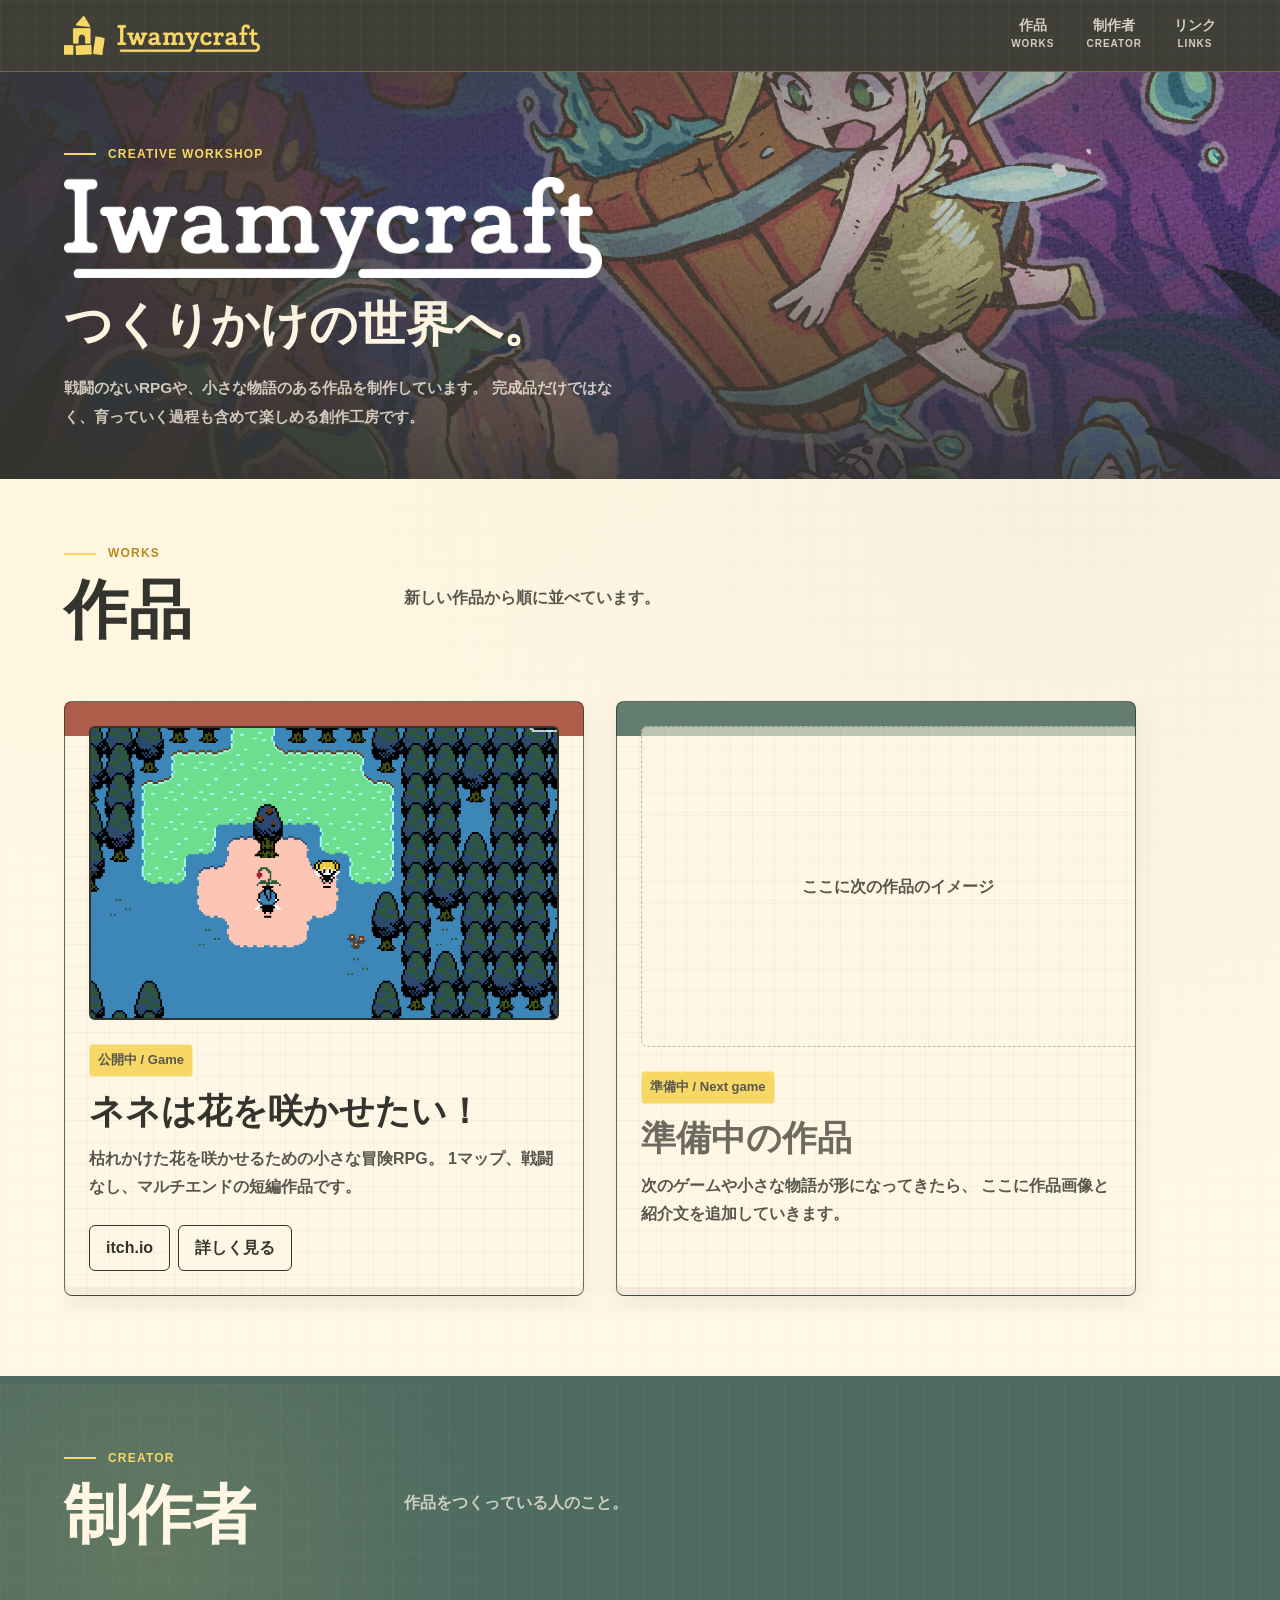
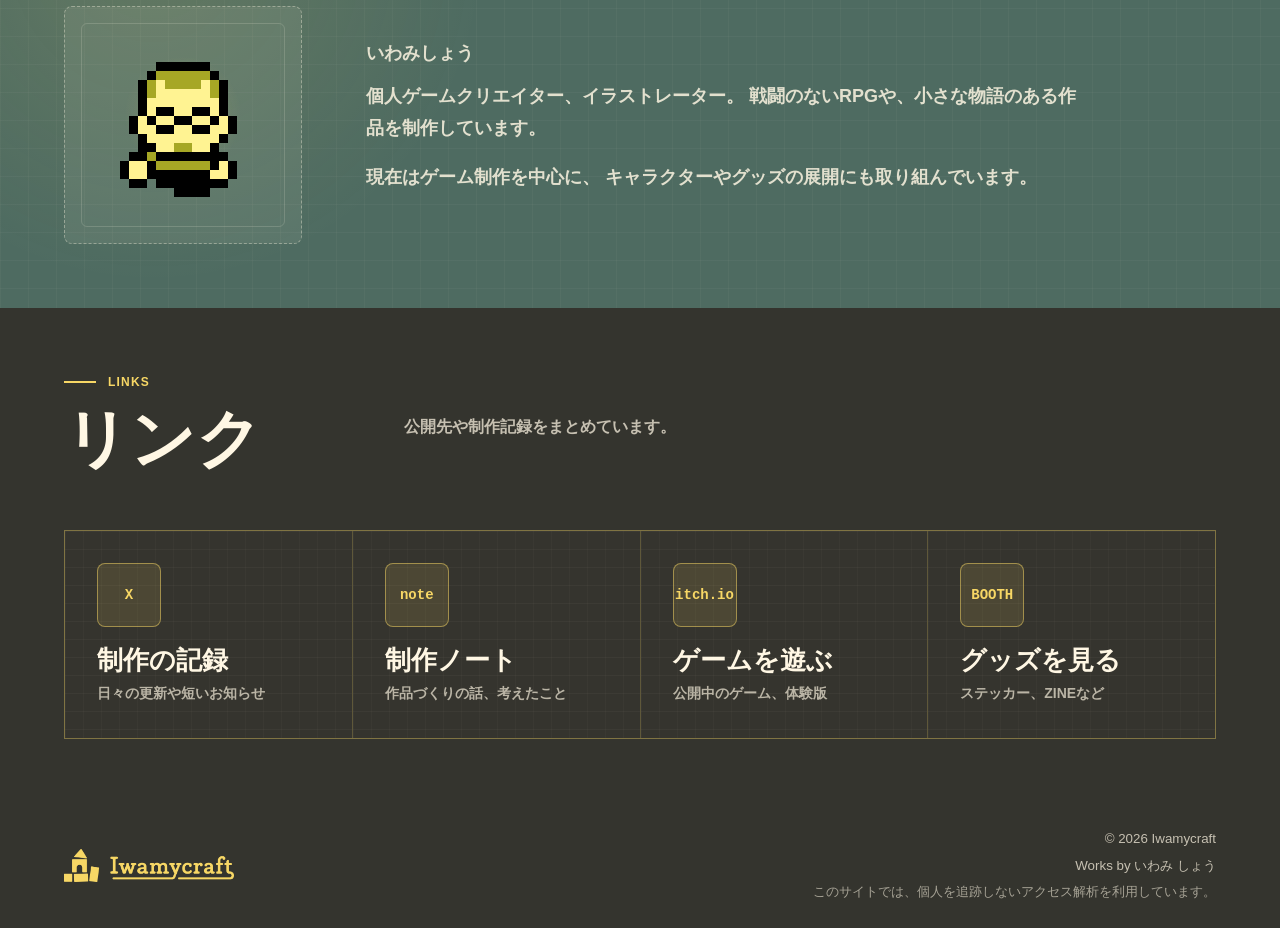
==== index.html @ f00e5c95 "update" ====
<!doctype html>
<html lang="ja">
  <head>
    <meta charset="utf-8">
    <meta name="viewport" content="width=device-width, initial-scale=1">
    <meta
      name="description"
      content="Iwamycraftは、ゲーム、キャラクター、イラスト、ドット絵などを制作する個人の創作工房です。"
    >
    <meta property="og:type" content="website">
    <meta property="og:title" content="Iwamycraft | つくりかけの世界へ">
    <meta
      property="og:description"
      content="完成品だけではなく、育っていく過程も含めて楽しめる創作工房ブランドです。"
    >
    <meta property="og:image" content="assets/ogp-logo-base.png">
    <meta name="twitter:card" content="summary_large_image">
    <title>Iwamycraft | つくりかけの世界へ</title>
    <link rel="icon" href="assets/favicon.ico" sizes="any">
    <link rel="icon" href="assets/favicon-16.png" type="image/png" sizes="16x16">
    <link rel="icon" href="assets/favicon-32.png" type="image/png" sizes="32x32">
    <link rel="icon" href="assets/favicon-192.png" type="image/png" sizes="192x192">
    <link rel="apple-touch-icon" href="assets/apple-touch-icon.png">
    <link rel="stylesheet" href="styles.css?v=20260613-design-system">
  </head>
  <body class="brand-site">
    <header class="site-header">
      <a class="brand" href="#top" aria-label="Iwamycraft home">
        <img src="assets/iwamycraft_logo_light.png" alt="Iwamycraft">
      </a>
      <nav class="site-nav" aria-label="主要ナビゲーション">
        <a href="#works"><span>作品</span><small>Works</small></a>
        <a href="#creator"><span>制作者</span><small>Creator</small></a>
        <a href="#links"><span>リンク</span><small>Links</small></a>
      </nav>
    </header>

    <main id="top">
      <section class="hero" aria-labelledby="hero-title">
        <figure class="hero-image" aria-labelledby="main-visual-title">
          <img src="assets/nene-flower-quest-main-visual.jpg" alt="ネネは花を咲かせたい！のメインビジュアル">
          <figcaption id="main-visual-title">ネネは花を咲かせたい！のメインビジュアル</figcaption>
        </figure>
        <div class="hero-copy">
          <p class="eyebrow">Creative workshop</p>
          <h1 id="hero-title" class="hero-title-logo">
            <img src="assets/iwamycraft_logotype_white.png" alt="Iwamycraft">
          </h1>
          <p class="tagline">つくりかけの世界へ。</p>
          <p class="lead">
            戦闘のないRPGや、小さな物語のある作品を制作しています。
            完成品だけではなく、育っていく過程も含めて楽しめる創作工房です。
          </p>
        </div>
      </section>

      <section class="section works" id="works" aria-labelledby="works-title">
        <div class="section-head">
          <p class="eyebrow">Works</p>
          <h2 id="works-title">作品</h2>
          <p>新しい作品から順に並べています。</p>
        </div>
        <div class="games-list" aria-label="ゲーム作品一覧">
          <article class="game-entry">
            <figure class="game-image has-image">
              <img src="assets/nene-flower-quest-gameplay.png" alt="ネネは花を咲かせたい！のゲーム画面">
            </figure>
            <div class="game-copy">
              <p class="status">公開中 / Game</p>
              <h3>ネネは花を咲かせたい！</h3>
              <p>
                枯れかけた花を咲かせるための小さな冒険RPG。
                1マップ、戦闘なし、マルチエンドの短編作品です。
              </p>
              <div class="game-actions" aria-label="作品リンク">
                <a class="text-link" href="#links">itch.io</a>
                <a class="text-link secondary" href="works/nene-flower-quest.html">詳しく見る</a>
              </div>
            </div>
          </article>
          <article class="game-entry is-upcoming">
            <figure class="game-image placeholder-image">
              <figcaption>ここに次の作品のイメージ</figcaption>
            </figure>
            <div class="game-copy">
              <p class="status">準備中 / Next game</p>
              <h3>準備中の作品</h3>
              <p>
                次のゲームや小さな物語が形になってきたら、
                ここに作品画像と紹介文を追加していきます。
              </p>
            </div>
          </article>
        </div>
      </section>

      <section class="section creator" id="creator" aria-labelledby="creator-title">
        <div class="section-head">
          <p class="eyebrow">Creator</p>
          <h2 id="creator-title">制作者</h2>
          <p>作品をつくっている人のこと。</p>
        </div>
        <div class="creator-body">
          <figure class="creator-portrait sprite-portrait" aria-label="いわみしょうの歩行ドット絵">
            <span class="creator-sprite" aria-hidden="true"></span>
            <figcaption>歩行ドット絵</figcaption>
          </figure>
          <div class="creator-copy">
            <p class="creator-name">いわみしょう</p>
            <p>
              個人ゲームクリエイター、イラストレーター。
              戦闘のないRPGや、小さな物語のある作品を制作しています。
            </p>
            <p>
              現在はゲーム制作を中心に、
              キャラクターやグッズの展開にも取り組んでいます。
            </p>
          </div>
        </div>
      </section>

      <section class="section follow" id="links" aria-labelledby="links-title">
        <div class="section-head">
          <p class="eyebrow">Links</p>
          <h2 id="links-title">リンク</h2>
          <p>公開先や制作記録をまとめています。</p>
        </div>
        <div class="follow-list" aria-label="外部リンク一覧">
          <a href="#links" aria-label="Xのリンクは準備中です">
            <span class="link-badge">X</span>
            <span class="link-copy">
              <strong>制作の記録</strong>
              <small>日々の更新や短いお知らせ</small>
            </span>
          </a>
          <a href="#links" aria-label="noteのリンクは準備中です">
            <span class="link-badge">note</span>
            <span class="link-copy">
              <strong>制作ノート</strong>
              <small>作品づくりの話、考えたこと</small>
            </span>
          </a>
          <a href="#links" aria-label="itch.ioのリンクは準備中です">
            <span class="link-badge">itch.io</span>
            <span class="link-copy">
              <strong>ゲームを遊ぶ</strong>
              <small>公開中のゲーム、体験版</small>
            </span>
          </a>
          <a href="#links" aria-label="BOOTHのリンクは準備中です">
            <span class="link-badge">BOOTH</span>
            <span class="link-copy">
              <strong>グッズを見る</strong>
              <small>ステッカー、ZINEなど</small>
            </span>
          </a>
        </div>
      </section>
    </main>

    <footer class="site-footer">
      <img src="assets/iwamycraft_logo_light.png" alt="Iwamycraft">
      <div class="footer-copy">
        <small>&copy; 2026 Iwamycraft</small>
        <small>Works by いわみ しょう</small>
        <small class="analytics-note">このサイトでは、個人を追跡しないアクセス解析を利用しています。</small>
      </div>
    </footer>

    <script>
      document.body.classList.add("js-ready");

      const revealTargets = document.querySelectorAll(
        ".section-head, .creator-portrait, .creator-copy, .follow-list a"
      );

      revealTargets.forEach((target) => {
        target.setAttribute("data-reveal", "");
      });

      const observer = new IntersectionObserver(
        (entries) => {
          entries.forEach((entry) => {
            if (entry.isIntersecting) {
              entry.target.classList.add("is-visible");
              observer.unobserve(entry.target);
            }
          });
        },
        { rootMargin: "0px 0px -12% 0px", threshold: 0.16 }
      );

      revealTargets.forEach((target) => observer.observe(target));
    </script>
    <!-- Cloudflare Web Analytics -->
    <script defer src="https://static.cloudflareinsights.com/beacon.min.js" data-cf-beacon='{"token":"ad9c7e18a9a74dd8a6b2a23b549dd7f2"}'></script>
    <!-- End Cloudflare Web Analytics -->
  </body>
</html>
---- styles.css ----
/* Hallmark · design-system apply: P4 H4 E4 S5 R4 V4 */
:root {
  color-scheme: light;

  --color-bg: #fff7e4;
  --color-paper: #f0dca9;
  --color-text: #34342e;
  --color-main: #f7d765;
  --color-accent-red: #a04432;
  --color-accent-green: #4e6b61;
  --color-white: #ffffff;
  --color-black: #000000;

  --ink: var(--color-text);
  --ink-rgb: 52 52 46;
  --ink-soft: #57574e;
  --paper: var(--color-bg);
  --paper-rgb: 255 247 228;
  --paper-soft: #fffdf7;
  --paper-aged: var(--color-paper);
  --mustard: var(--color-main);
  --mustard-rgb: 247 215 101;
  --mustard-deep: #b88921;
  --ochre: #72551a;
  --ochre-rgb: 184 137 33;
  --rust: var(--color-accent-red);
  --rust-rgb: 160 68 50;
  --moss: var(--color-accent-green);
  --moss-rgb: 78 107 97;
  --line: rgb(var(--ink-rgb) / 0.18);
  --line-strong: rgb(var(--ink-rgb) / 0.32);
  --shadow-soft: 0 18px 54px rgb(var(--ink-rgb) / 0.12);

  --space-1: 0.25rem;
  --space-2: 0.5rem;
  --space-3: 0.75rem;
  --space-4: 1rem;
  --space-6: 1.5rem;
  --space-8: 2rem;
  --space-10: 2.5rem;
  --space-12: 3rem;
  --space-16: 4rem;
  --space-24: 6rem;

  --space-xs: var(--space-2);
  --space-sm: var(--space-3);
  --space-md: var(--space-4);
  --space-lg: var(--space-6);
  --space-xl: var(--space-8);

  --radius-small: 4px;
  --radius-medium: 6px;
  --radius-large: 8px;
  --radius: var(--radius-large);
  --radius-inner: var(--radius-medium);

  --type-label: 0.75rem;
  --type-caption: 0.8125rem;
  --type-body-small: 0.875rem;
  --type-body: 1rem;
  --type-lead: 1.125rem;
  --type-heading-small: 1.25rem;
  --type-heading: 1.75rem;
  --type-heading-large: 2.5rem;
  --type-hero: 3.5rem;

  --layout-text: 720px;
  --layout-content: 1080px;
  --layout-wide: 1200px;
  --layout-narrow: 560px;

  --section-x: clamp(var(--space-4), 5vw, var(--space-16));
  --section-y: clamp(var(--space-12), 6vw, var(--space-16));
  --measure: var(--layout-wide);
  --font-body: -apple-system, BlinkMacSystemFont, "Hiragino Sans", "Noto Sans JP", "Segoe UI", sans-serif;
  --font-round: "Hiragino Maru Gothic ProN", "Yu Gothic", var(--font-body);
  --font-mono: ui-monospace, SFMono-Regular, Menlo, Consolas, monospace;
}

* {
  box-sizing: border-box;
}

html {
  overflow-x: clip;
  scroll-behavior: smooth;
  scroll-padding-top: 88px;
}

body {
  overflow-x: clip;
  margin: 0;
  color: var(--ink);
  background: var(--paper);
  font-family: var(--font-body);
  font-size: var(--type-body);
  line-height: 1.75;
}

a {
  color: inherit;
  text-decoration: none;
}

img {
  display: block;
  max-width: 100%;
}

h1,
h2,
h3,
p {
  margin-top: 0;
}

::selection {
  background: var(--mustard);
  color: var(--ink);
}

@keyframes maker-walk {
  from {
    background-position: 0 0;
  }

  to {
    background-position: -192px 0;
  }
}

.brand-site {
  padding-top: 72px;
  background:
    radial-gradient(circle at 14% 8%, rgb(var(--mustard-rgb) / 0.14), transparent 28%),
    radial-gradient(circle at 84% 18%, rgb(var(--moss-rgb) / 0.09), transparent 32%),
    linear-gradient(rgb(var(--ink-rgb) / 0.03) 1px, transparent 1px),
    linear-gradient(90deg, rgb(var(--ink-rgb) / 0.03) 1px, transparent 1px),
    var(--paper);
  background-size: auto, auto, 28px 28px, 28px 28px, auto;
}

.site-header {
  position: fixed;
  inset: 0 0 auto;
  z-index: 10;
  display: flex;
  align-items: center;
  justify-content: space-between;
  gap: var(--space-lg);
  min-height: 72px;
  padding:
    var(--space-2) max(var(--section-x), calc((100vw - var(--measure)) / 2));
  border-bottom: 1px solid rgb(var(--mustard-rgb) / 0.28);
  background:
    linear-gradient(rgb(var(--paper-rgb) / 0.035) 1px, transparent 1px),
    linear-gradient(90deg, rgb(var(--paper-rgb) / 0.035) 1px, transparent 1px),
    rgb(var(--ink-rgb) / 0.94);
  background-size: 18px 18px;
  backdrop-filter: blur(18px);
}

.brand img {
  width: min(196px, 44vw);
  height: auto;
}

.site-nav {
  display: flex;
  min-width: 0;
  justify-content: flex-end;
  gap: clamp(var(--space-4), 2.6vw, var(--space-8));
  color: rgb(var(--paper-rgb) / 0.78);
  font-weight: 900;
  white-space: nowrap;
}

.site-nav a {
  display: grid;
  justify-items: center;
  padding: var(--space-2) 0;
  border-bottom: 2px solid transparent;
  text-align: center;
  transition:
    border-color 140ms ease,
    color 140ms ease;
}

.site-nav span {
  font-size: var(--type-body-small);
  line-height: 1.35;
}

.site-nav small {
  font-size: 0.625rem;
  letter-spacing: 0.1em;
  text-transform: uppercase;
}

.site-nav a:hover,
.site-nav a:focus-visible {
  color: var(--mustard);
  border-color: var(--mustard);
  outline: none;
}

.section,
.site-footer {
  padding-right: max(var(--section-x), calc((100vw - var(--measure)) / 2));
  padding-left: max(var(--section-x), calc((100vw - var(--measure)) / 2));
}

.hero {
  position: relative;
  display: grid;
  min-height: clamp(320px, 42svh, 460px);
  align-items: center;
  overflow: hidden;
  padding:
    clamp(var(--space-8), 5vw, var(--space-16))
    max(var(--section-x), calc((100vw - var(--measure)) / 2))
    clamp(var(--space-6), 4vw, var(--space-12));
  color: var(--paper);
}

.hero::after {
  position: absolute;
  inset: 0;
  z-index: 1;
  pointer-events: none;
  background:
    linear-gradient(90deg, rgb(var(--ink-rgb) / 0.86) 0%, rgb(var(--ink-rgb) / 0.48) 43%, rgb(var(--ink-rgb) / 0.12) 100%),
    linear-gradient(180deg, rgb(var(--ink-rgb) / 0.26) 0%, transparent 32%, rgb(var(--ink-rgb) / 0.74) 100%),
    linear-gradient(rgb(var(--paper-rgb) / 0.04) 1px, transparent 1px),
    linear-gradient(90deg, rgb(var(--paper-rgb) / 0.035) 1px, transparent 1px);
  background-size: auto, auto, 10px 10px, 10px 10px;
  content: "";
}

.hero-image {
  position: absolute;
  inset: 0;
  margin: 0;
}

.hero-image img {
  width: 100%;
  height: 100%;
  object-fit: cover;
  image-rendering: auto;
}

.hero-image figcaption,
.sprite-portrait figcaption {
  position: absolute;
  width: 1px;
  height: 1px;
  overflow: hidden;
  clip: rect(0 0 0 0);
  white-space: nowrap;
}

.hero-copy {
  position: relative;
  z-index: 2;
  max-width: var(--layout-text);
}

.eyebrow {
  display: inline-flex;
  align-items: center;
  gap: var(--space-sm);
  margin-bottom: var(--space-3);
  color: var(--mustard-deep);
  font-size: var(--type-label);
  font-weight: 900;
  letter-spacing: 0.1em;
  text-transform: uppercase;
}

.eyebrow::before {
  width: var(--space-8);
  height: 2px;
  background: var(--mustard);
  content: "";
}

.hero .eyebrow {
  color: var(--mustard);
  text-shadow: 0 1px 16px rgb(var(--ink-rgb) / 0.42);
}

h1 {
  margin-bottom: var(--space-2);
  font-size: clamp(3.8rem, 8vw, 7rem);
  line-height: 0.96;
  letter-spacing: 0;
}

.hero-title-logo {
  margin-bottom: var(--space-4);
}

.hero-title-logo img {
  width: clamp(280px, 42vw, 620px);
  height: auto;
  filter: drop-shadow(0 10px 28px rgb(var(--ink-rgb) / 0.34));
}

h2 {
  margin-bottom: var(--space-4);
  font-size: clamp(var(--type-heading-large), 5vw, 4.5rem);
  line-height: 1.08;
  letter-spacing: 0;
  word-break: keep-all;
}

h3 {
  margin-bottom: var(--space-3);
  font-size: clamp(var(--type-heading), 3vw, 2.25rem);
  line-height: 1.25;
  letter-spacing: 0;
}

.tagline {
  margin: 0 0 var(--space-4);
  font-family: var(--font-round);
  font-size: clamp(1.65rem, 3.9vw, 3rem);
  font-weight: 800;
  line-height: 1.3;
}

.lead {
  width: min(36em, 100%);
  margin-bottom: 0;
  color: rgb(var(--paper-rgb) / 0.76);
  font-size: clamp(var(--type-body-small), 1.2vw, var(--type-body));
  font-weight: 600;
  line-height: 1.9;
}

.text-link {
  display: inline-flex;
  min-height: 40px;
  align-items: center;
  justify-content: center;
  padding: var(--space-2) var(--space-4);
  border: 1px solid var(--ink);
  border-radius: var(--radius-medium);
  font-weight: 900;
  white-space: nowrap;
  transition:
    background-color 140ms ease,
    color 140ms ease;
}

.text-link:hover,
.text-link:focus-visible {
  background: var(--ink);
  color: var(--paper);
  outline: none;
}

.section {
  position: relative;
  padding-top: var(--section-y);
  padding-bottom: var(--section-y);
}

.section-head {
  display: grid;
  grid-template-columns: minmax(210px, 0.34fr) minmax(0, 1fr);
  column-gap: clamp(var(--space-8), 5vw, var(--space-16));
  align-items: start;
  margin-bottom: clamp(var(--space-6), 4vw, var(--space-10));
}

.section-head .eyebrow {
  grid-column: 1 / -1;
}

.section-head p:last-child {
  max-width: 46em;
  margin-top: var(--space-2);
  color: var(--ink-soft);
  font-weight: 800;
}

.works {
  background: rgb(var(--paper-rgb) / 0.42);
  padding-bottom: clamp(var(--space-10), 5vw, var(--space-16));
}

.works + .creator {
  border-top: var(--space-2) solid var(--moss);
}

.games-list {
  display: flex;
  gap: clamp(var(--space-4), 3vw, var(--space-8));
  overflow-x: auto;
  overflow-y: hidden;
  overscroll-behavior-x: contain;
  padding-bottom: var(--space-4);
  scroll-padding-inline: 1px;
  scroll-snap-type: x mandatory;
  scrollbar-color: var(--mustard-deep) rgb(var(--ink-rgb) / 0.12);
}

.game-entry {
  position: relative;
  display: grid;
  grid-template-columns: 1fr;
  flex: 0 0 min(520px, 78vw);
  gap: clamp(var(--space-3), 2.4vw, var(--space-6));
  align-items: stretch;
  overflow: hidden;
  padding: clamp(var(--space-4), 2.4vw, var(--space-6));
  border: 1px solid rgb(var(--ink-rgb) / 0.72);
  border-radius: var(--radius-large);
  background:
    linear-gradient(180deg, rgb(var(--rust-rgb) / 0.86) 0 34px, transparent 34px),
    linear-gradient(rgb(var(--ink-rgb) / 0.035) 1px, transparent 1px),
    linear-gradient(90deg, rgb(var(--ink-rgb) / 0.035) 1px, transparent 1px),
    rgb(var(--paper-rgb) / 0.82);
  background-size: auto, 22px 22px, 22px 22px, auto;
  box-shadow:
    inset 0 -8px 0 rgb(var(--ink-rgb) / 0.05),
    0 10px 28px rgb(var(--ink-rgb) / 0.08);
  scroll-snap-align: start;
}

.games-list::-webkit-scrollbar {
  height: 10px;
}

.games-list::-webkit-scrollbar-track {
  background: rgb(var(--ink-rgb) / 0.08);
}

.games-list::-webkit-scrollbar-thumb {
  border: 2px solid var(--paper);
  border-radius: 999px;
  background: var(--mustard-deep);
}

.game-entry.is-upcoming {
  color: rgb(var(--ink-rgb) / 0.72);
  background:
    linear-gradient(180deg, rgb(var(--moss-rgb) / 0.88) 0 34px, transparent 34px),
    linear-gradient(rgb(var(--ink-rgb) / 0.035) 1px, transparent 1px),
    linear-gradient(90deg, rgb(var(--ink-rgb) / 0.035) 1px, transparent 1px),
    rgb(var(--paper-rgb) / 0.72);
  background-size: auto, 22px 22px, 22px 22px, auto;
}

.game-image {
  aspect-ratio: 16 / 10;
  overflow: hidden;
  margin: 0;
  border: 2px solid rgb(var(--ink-rgb) / 0.72);
  border-radius: var(--radius-medium);
  background: var(--ink);
}

.has-image img {
  width: 100%;
  height: 100%;
  object-fit: cover;
  image-rendering: pixelated;
}

.placeholder-image {
  display: grid;
  place-items: center;
  border: 1px dashed var(--line-strong);
  background:
    linear-gradient(rgb(var(--ink-rgb) / 0.035) 1px, transparent 1px),
    linear-gradient(90deg, rgb(var(--ink-rgb) / 0.035) 1px, transparent 1px),
    rgb(var(--paper-rgb) / 0.58);
  background-size: 22px 22px;
  color: var(--ink-soft);
  font-weight: 900;
  text-align: center;
}

.game-copy {
  position: relative;
  z-index: 2;
}

.game-copy p,
.creator-copy p:not(.eyebrow) {
  color: var(--ink-soft);
  font-weight: 700;
}

.game-copy h3 {
  font-size: clamp(var(--type-heading), 3vw, 2.2rem);
}

.game-actions {
  display: flex;
  flex-wrap: wrap;
  gap: var(--space-2);
  margin-top: clamp(var(--space-3), 2vw, var(--space-6));
}

.status {
  display: inline-flex;
  margin-bottom: var(--space-3);
  padding: var(--space-1) var(--space-2);
  border: 1px solid rgb(var(--paper-rgb) / 0.54);
  border-radius: var(--radius-small);
  background: var(--mustard);
  color: var(--ink);
  font-size: var(--type-caption);
  font-weight: 900;
}

.text-link.secondary {
  background: rgb(var(--paper-rgb) / 0.46);
  color: var(--ink);
}

.work-page {
  background:
    radial-gradient(circle at 16% 10%, rgb(var(--mustard-rgb) / 0.14), transparent 28%),
    linear-gradient(rgb(var(--ink-rgb) / 0.03) 1px, transparent 1px),
    linear-gradient(90deg, rgb(var(--ink-rgb) / 0.03) 1px, transparent 1px),
    var(--paper);
  background-size: auto, 28px 28px, 28px 28px, auto;
}

.work-hero,
.work-section {
  padding-right: max(var(--section-x), calc((100vw - var(--measure)) / 2));
  padding-left: max(var(--section-x), calc((100vw - var(--measure)) / 2));
}

.work-hero {
  display: grid;
  grid-template-columns: minmax(0, 1.02fr) minmax(320px, 0.72fr);
  gap: clamp(var(--space-8), 5vw, var(--space-16));
  align-items: end;
  padding-top: clamp(var(--space-10), 6vw, var(--space-24));
  padding-bottom: clamp(var(--space-12), 7vw, var(--space-24));
  border-bottom: 1px solid var(--line);
}

.work-hero-media {
  margin: 0;
  overflow: hidden;
  border: 1px solid var(--line-strong);
  border-radius: var(--radius);
  background: var(--ink);
  box-shadow: var(--shadow-soft);
}

.work-hero-media img {
  width: 100%;
  height: 100%;
  aspect-ratio: 4 / 3;
  object-fit: cover;
}

.work-hero-copy {
  min-width: 0;
}

.work-hero-copy h1 {
  margin-bottom: var(--space-4);
  font-size: clamp(var(--type-heading-large), 6.4vw, 5.25rem);
  line-height: 1.04;
  overflow-wrap: anywhere;
}

.work-hero-copy .lead {
  color: var(--ink-soft);
  font-weight: 800;
}

.back-link {
  display: inline-flex;
  margin-bottom: var(--space-8);
  color: var(--mustard-deep);
  font-size: var(--type-body-small);
  font-weight: 900;
}

.back-link:hover,
.back-link:focus-visible {
  color: var(--rust);
  outline: none;
}

.work-section {
  padding-top: var(--section-y);
  padding-bottom: var(--section-y);
}

.work-summary {
  background: rgb(var(--paper-rgb) / 0.46);
}

.summary-grid {
  display: grid;
  grid-template-columns: minmax(0, 0.9fr) minmax(280px, 0.7fr);
  gap: clamp(var(--space-8), 5vw, var(--space-16));
  align-items: start;
  border-top: 1px solid var(--line);
  padding-top: clamp(var(--space-6), 4vw, var(--space-10));
}

.summary-grid p {
  color: var(--ink-soft);
  font-weight: 700;
}

.spec-list {
  display: grid;
  margin: 0;
  border-top: 1px solid var(--line);
}

.spec-list div {
  display: grid;
  grid-template-columns: 90px minmax(0, 1fr);
  gap: var(--space-4);
  padding: var(--space-3) 0;
  border-bottom: 1px solid var(--line);
}

.spec-list dt {
  color: var(--mustard-deep);
  font-weight: 900;
}

.spec-list dd {
  margin: 0;
  color: var(--ink-soft);
  font-weight: 700;
}

.work-screens {
  background: var(--paper);
}

.screen-grid {
  display: grid;
  grid-template-columns: repeat(2, minmax(0, 1fr));
  gap: clamp(var(--space-4), 3vw, var(--space-8));
}

.screen-grid figure {
  margin: 0;
}

.screen-grid img {
  width: 100%;
  aspect-ratio: 16 / 10;
  object-fit: cover;
  border: 1px solid var(--line-strong);
  border-radius: var(--radius);
  background: var(--ink);
  image-rendering: pixelated;
}

.screen-grid figcaption {
  margin-top: var(--space-2);
  color: var(--ink-soft);
  font-size: var(--type-body-small);
  font-weight: 900;
}

.work-manual {
  background: var(--paper-aged);
}

.manual-placeholder {
  display: grid;
  min-height: clamp(260px, 36vw, 430px);
  place-items: center;
  align-content: center;
  gap: var(--space-2);
  padding: clamp(var(--space-6), 6vw, var(--space-16));
  border: 1px dashed rgb(var(--ink-rgb) / 0.42);
  border-radius: var(--radius);
  background:
    linear-gradient(rgb(var(--paper-rgb) / 0.44) 1px, transparent 1px),
    linear-gradient(90deg, rgb(var(--paper-rgb) / 0.38) 1px, transparent 1px),
    rgb(var(--paper-rgb) / 0.34);
  background-size: 22px 22px;
  text-align: center;
}

.manual-placeholder p {
  margin-bottom: 0;
  font-size: clamp(var(--type-heading-small), 3vw, 2rem);
  font-weight: 900;
}

.manual-placeholder small {
  color: var(--ink-soft);
  font-weight: 800;
}

.creator {
  background:
    radial-gradient(circle at 12% 32%, rgb(var(--mustard-rgb) / 0.12), transparent 28%),
    linear-gradient(rgb(var(--paper-rgb) / 0.035) 1px, transparent 1px),
    linear-gradient(90deg, rgb(var(--paper-rgb) / 0.03) 1px, transparent 1px),
    var(--moss);
  background-size: auto, 28px 28px, 28px 28px, auto;
  color: var(--paper);
}

.creator .eyebrow {
  color: var(--mustard);
}

.creator .section-head p:last-child {
  color: rgb(var(--paper-rgb) / 0.72);
}

.creator-body {
  display: grid;
  grid-template-columns: minmax(220px, 0.28fr) minmax(0, 1fr);
  gap: clamp(var(--space-8), 6vw, var(--space-16));
  align-items: center;
}

.sprite-portrait {
  position: relative;
  display: grid;
  place-items: center;
  aspect-ratio: 1;
  width: min(100%, 300px);
  margin: 0;
  overflow: hidden;
  border: 1px dashed rgb(var(--paper-rgb) / 0.36);
  border-radius: var(--radius);
  background:
    radial-gradient(circle at 50% 46%, rgb(var(--mustard-rgb) / 0.2), transparent 34%),
    rgb(var(--paper-rgb) / 0.08);
}

.sprite-portrait::before {
  position: absolute;
  inset: var(--space-4);
  border: 1px solid rgb(var(--paper-rgb) / 0.16);
  border-radius: var(--radius-inner);
  content: "";
}

.creator-sprite {
  position: relative;
  z-index: 1;
  display: block;
  width: 64px;
  height: 64px;
  background-image: url("assets/iwamy-sho-walk-sprite.png");
  background-position: 0 0;
  background-repeat: no-repeat;
  background-size: 192px 256px;
  image-rendering: pixelated;
  transform: scale(2.25);
  transform-origin: center;
  animation: maker-walk 0.72s steps(3) infinite;
}

.creator-copy {
  max-width: var(--layout-text);
}

.creator-copy h2 {
  font-size: clamp(3rem, 7vw, 5.2rem);
}

.creator-name {
  margin-bottom: var(--space-3);
  color: var(--mustard);
  font-size: var(--type-heading-small);
  font-weight: 900;
}

.creator-copy p:not(.eyebrow) {
  color: rgb(var(--paper-rgb) / 0.84);
  font-size: var(--type-lead);
}

.follow {
  position: relative;
  background: var(--ink);
  color: var(--paper);
}

.follow .eyebrow {
  color: var(--mustard);
}

.follow .section-head p:last-child {
  color: rgb(var(--paper-rgb) / 0.72);
}

.follow-list {
  display: grid;
  grid-template-columns: repeat(4, minmax(0, 1fr));
  gap: 1px;
  border: 1px solid rgb(var(--mustard-rgb) / 0.22);
  background: rgb(var(--mustard-rgb) / 0.22);
}

.follow-list a {
  display: grid;
  align-content: start;
  gap: var(--space-4);
  min-height: 190px;
  padding: clamp(var(--space-4), 3vw, var(--space-8));
  background:
    linear-gradient(rgb(var(--paper-rgb) / 0.035) 1px, transparent 1px),
    linear-gradient(90deg, rgb(var(--paper-rgb) / 0.025) 1px, transparent 1px),
    rgb(var(--ink-rgb) / 0.96);
  background-size: 18px 18px;
  transition:
    background-color 140ms ease,
    color 140ms ease;
}

.link-badge {
  display: inline-grid;
  width: var(--space-16);
  height: var(--space-16);
  place-items: center;
  border: 1px solid rgb(var(--mustard-rgb) / 0.5);
  border-radius: var(--radius);
  background: rgb(var(--mustard-rgb) / 0.12);
  color: var(--mustard);
  font-family: var(--font-mono);
  font-size: var(--type-body-small);
  font-weight: 900;
}

.link-copy {
  display: grid;
  gap: var(--space-1);
}

.follow-list strong {
  font-size: clamp(var(--type-heading-small), 2.2vw, 1.625rem);
  line-height: 1.35;
}

.follow-list small {
  color: rgb(var(--paper-rgb) / 0.66);
  font-size: var(--type-body-small);
  font-weight: 800;
  line-height: 1.7;
}

.follow-list a:hover,
.follow-list a:focus-visible {
  background-color: rgb(var(--mustard-rgb) / 0.08);
  color: var(--mustard);
  outline: none;
}

.site-footer {
  display: flex;
  align-items: center;
  justify-content: space-between;
  gap: var(--space-6);
  padding-top: var(--space-6);
  padding-bottom: var(--space-6);
  background: var(--ink);
  color: rgb(var(--paper-rgb) / 0.72);
}

.site-footer img {
  width: 170px;
}

.footer-copy {
  display: grid;
  gap: var(--space-1);
  justify-items: end;
  text-align: right;
}

.analytics-note {
  color: rgb(var(--paper-rgb) / 0.56);
  font-size: var(--type-caption);
}

.js-ready [data-reveal] {
  opacity: 0;
  transform: translateY(18px);
  transition:
    opacity 520ms ease,
    transform 520ms ease;
}

.js-ready [data-reveal].is-visible {
  opacity: 1;
  transform: translateY(0);
}

@media (max-width: 980px) {
  .work-hero,
  .summary-grid {
    grid-template-columns: 1fr;
  }

  .work-hero {
    align-items: start;
  }

  .work-hero-media {
    order: 2;
  }

  .creator-body {
    grid-template-columns: 1fr;
  }

  .section-head {
    grid-template-columns: minmax(130px, 0.36fr) minmax(0, 1fr);
    column-gap: clamp(var(--space-4), 4vw, var(--space-10));
  }

  .section-head .eyebrow {
    grid-column: 1 / -1;
  }

  .game-entry {
    flex-basis: min(460px, 82vw);
  }

  .hero {
    min-height: 360px;
    padding-bottom: var(--space-8);
  }

  .follow-list {
    grid-template-columns: repeat(2, minmax(0, 1fr));
  }
}

@media (max-width: 680px) {
  html {
    scroll-padding-top: 64px;
  }

  .brand-site {
    padding-top: 64px;
  }

  .site-header {
    gap: var(--space-2);
    min-height: 64px;
    padding: var(--space-2) var(--space-3);
  }

  .brand img {
    width: 128px;
  }

  .site-nav {
    gap: clamp(var(--space-2), 3vw, var(--space-4));
  }

  .site-nav span {
    font-size: var(--type-label);
  }

  .site-nav small {
    font-size: 0.5rem;
  }

  .hero {
    min-height: 360px;
    padding-top: var(--space-8);
    padding-bottom: var(--space-6);
  }

  .hero::after {
    background:
      linear-gradient(90deg, rgb(var(--ink-rgb) / 0.84) 0%, rgb(var(--ink-rgb) / 0.58) 58%, rgb(var(--ink-rgb) / 0.18) 100%),
      linear-gradient(180deg, rgb(var(--ink-rgb) / 0.18) 0%, transparent 28%, rgb(var(--ink-rgb) / 0.78) 100%),
      linear-gradient(rgb(var(--paper-rgb) / 0.04) 1px, transparent 1px),
      linear-gradient(90deg, rgb(var(--paper-rgb) / 0.035) 1px, transparent 1px);
    background-size: auto, auto, 10px 10px, 10px 10px;
  }

  h1 {
    font-size: 3.25rem;
  }

  .hero-title-logo img {
    width: min(86vw, 390px);
  }

  .tagline {
    font-size: 1.72rem;
  }

  .lead {
    line-height: 1.8;
  }

  .work-hero {
    gap: var(--space-6);
    padding-top: var(--space-8);
    padding-bottom: var(--space-10);
  }

  .work-hero-copy h1 {
    font-size: clamp(2.25rem, 11vw, 3.4rem);
  }

  .screen-grid {
    grid-template-columns: 1fr;
  }

  .spec-list div {
    grid-template-columns: 1fr;
    gap: var(--space-1);
  }

  .section-head {
    grid-template-columns: 1fr;
    row-gap: var(--space-2);
  }

  .section-head p:last-child {
    max-width: 22em;
    margin-top: 0;
    font-size: var(--type-body-small);
    line-height: 1.75;
  }

  .follow-list {
    grid-template-columns: 1fr;
  }

  .follow-list a {
    grid-template-columns: var(--space-16) minmax(0, 1fr);
    min-height: 0;
    align-items: center;
    gap: var(--space-4);
    padding: var(--space-4);
  }

  .link-badge {
    width: 56px;
    height: 56px;
    font-size: var(--type-caption);
  }

  .sprite-portrait {
    width: min(100%, 240px);
  }

  .creator-sprite {
    transform: scale(2);
  }

  .site-footer {
    align-items: flex-start;
    flex-direction: column;
  }

  .footer-copy {
    justify-items: start;
    text-align: left;
  }
}

@media (max-width: 360px) {
  .brand img {
    width: 112px;
  }

  .site-nav {
    gap: var(--space-1);
  }

  .site-nav span {
    font-size: 0.6875rem;
  }

  .site-nav small {
    display: none;
  }
}

@media (prefers-reduced-motion: reduce) {
  *,
  *::before,
  *::after {
    animation-duration: 1ms !important;
    scroll-behavior: auto !important;
    transition-duration: 1ms !important;
  }

  .creator-sprite {
    animation: none !important;
    background-position: -64px 0;
  }
}

.tone-page {
  padding-top: 0;
  background:
    linear-gradient(rgb(var(--ink-rgb) / 0.045) 1px, transparent 1px),
    linear-gradient(90deg, rgb(var(--ink-rgb) / 0.045) 1px, transparent 1px),
    var(--paper);
  background-size: 28px 28px;
}

.tone-hero,
.tone-section {
  padding: clamp(48px, 7vw, 96px) clamp(20px, 7vw, 108px);
}

.tone-hero {
  min-height: 72vh;
  display: grid;
  align-content: center;
  border-bottom: 1px solid var(--line);
}

.tone-back {
  position: absolute;
  left: clamp(20px, 7vw, 108px);
  top: 26px;
  font-weight: 900;
}

.tone-hero p:last-child {
  width: min(680px, 100%);
  color: var(--ink-soft);
  font-size: 1.16rem;
  font-weight: 800;
}

.palette-grid {
  display: grid;
  grid-template-columns: repeat(3, minmax(0, 1fr));
  gap: 16px;
  width: min(1120px, 100%);
  margin: 0 auto;
}

.color-card {
  min-height: 260px;
  display: grid;
  align-content: end;
  gap: 10px;
  padding: 20px;
  border: 1px solid var(--line);
  border-radius: var(--radius);
  background:
    linear-gradient(to bottom, var(--swatch) 0 44%, var(--paper-soft) 44% 100%);
  box-shadow: var(--shadow-soft);
}

.color-card span {
  color: var(--rust);
  font-family: var(--font-mono);
  font-weight: 900;
}

.color-card h3 {
  margin-bottom: 0;
  font-size: 1.34rem;
}

.color-card code {
  width: fit-content;
  padding: 4px 8px;
  border-radius: 6px;
  background: var(--ink);
  color: var(--paper);
  font-family: var(--font-mono);
  font-weight: 900;
}

.tone-notes {
  display: grid;
  grid-template-columns: minmax(220px, 0.6fr) minmax(0, 1fr);
  gap: clamp(28px, 6vw, 72px);
  background: var(--ink);
  color: var(--paper);
}

.tone-notes .eyebrow {
  color: var(--mustard);
}

.tone-notes ul {
  margin: 0;
  padding: 0;
  list-style: none;
}

.tone-notes li {
  padding: 16px 0;
  border-top: 1px solid rgb(var(--paper-rgb) / 0.18);
  color: rgb(var(--paper-rgb) / 0.82);
  font-weight: 800;
}

@media (max-width: 980px) {
  .palette-grid,
  .tone-notes {
    grid-template-columns: 1fr;
  }
}
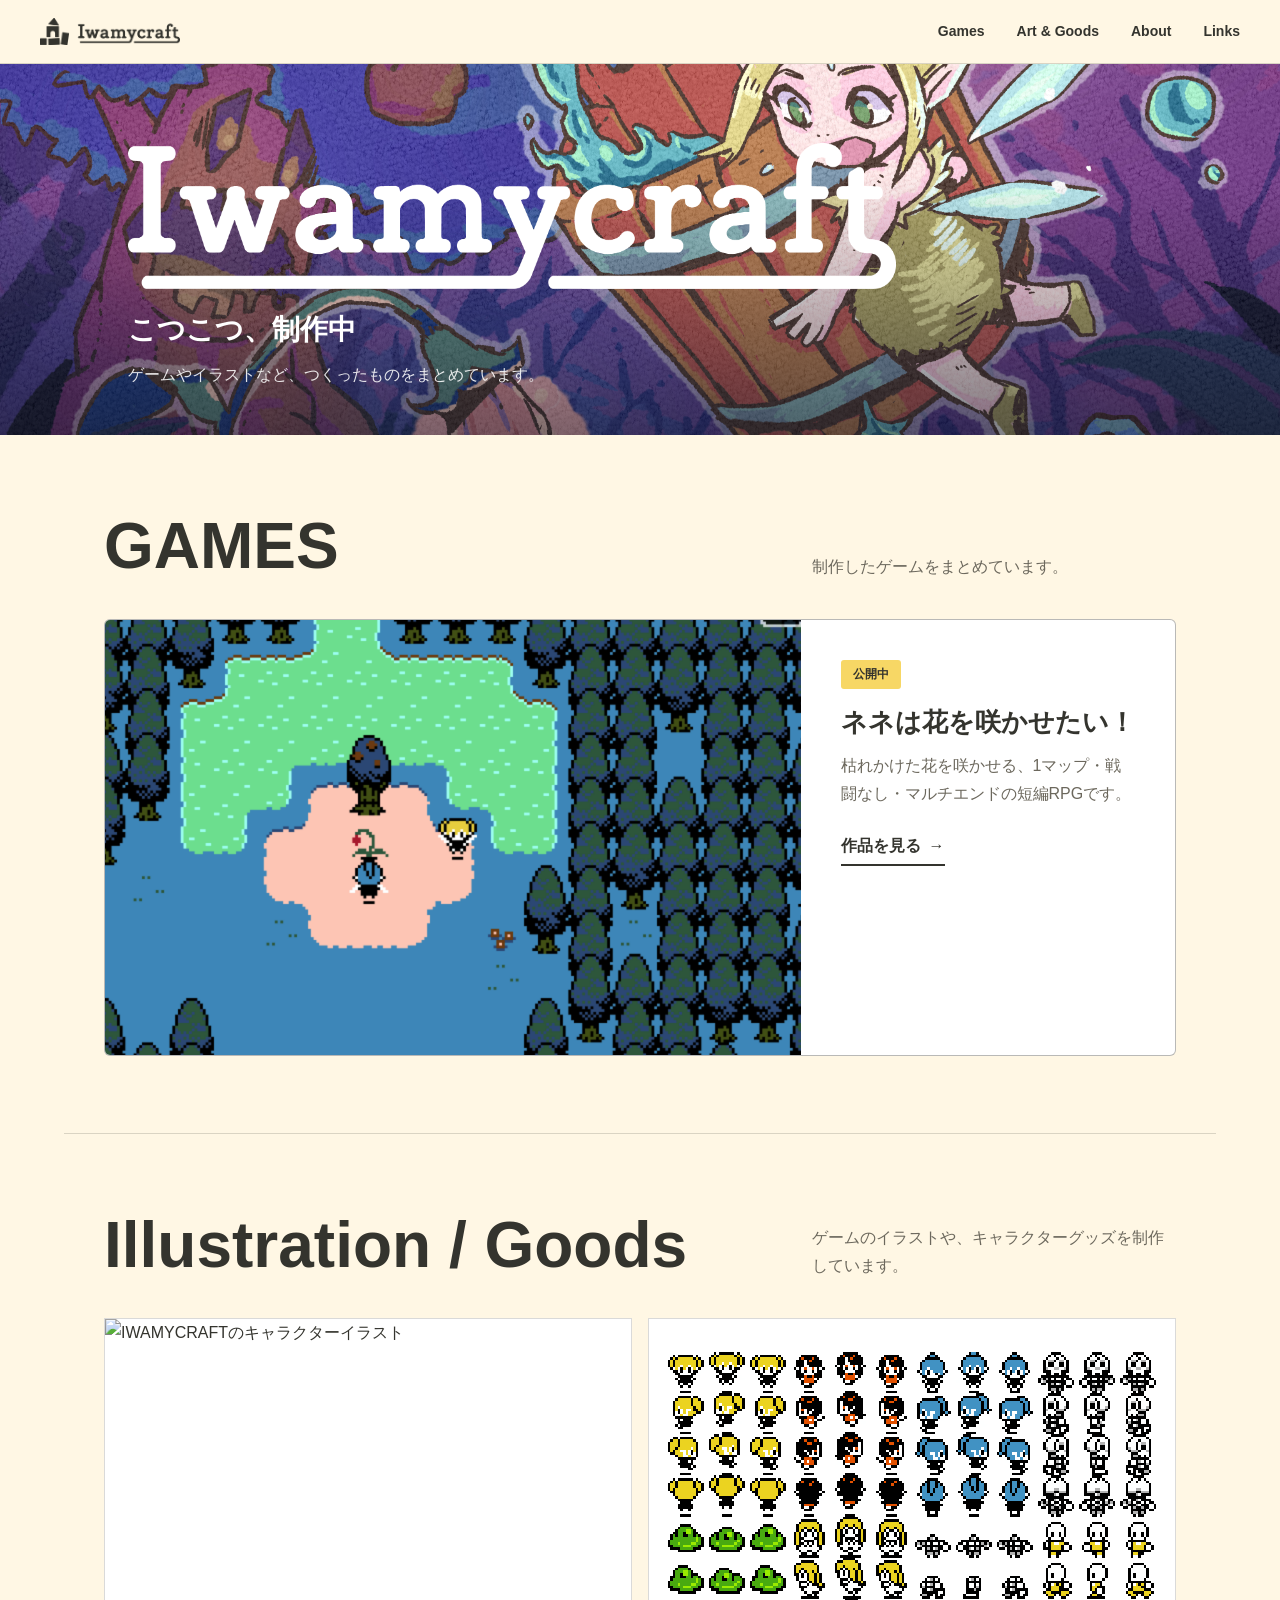
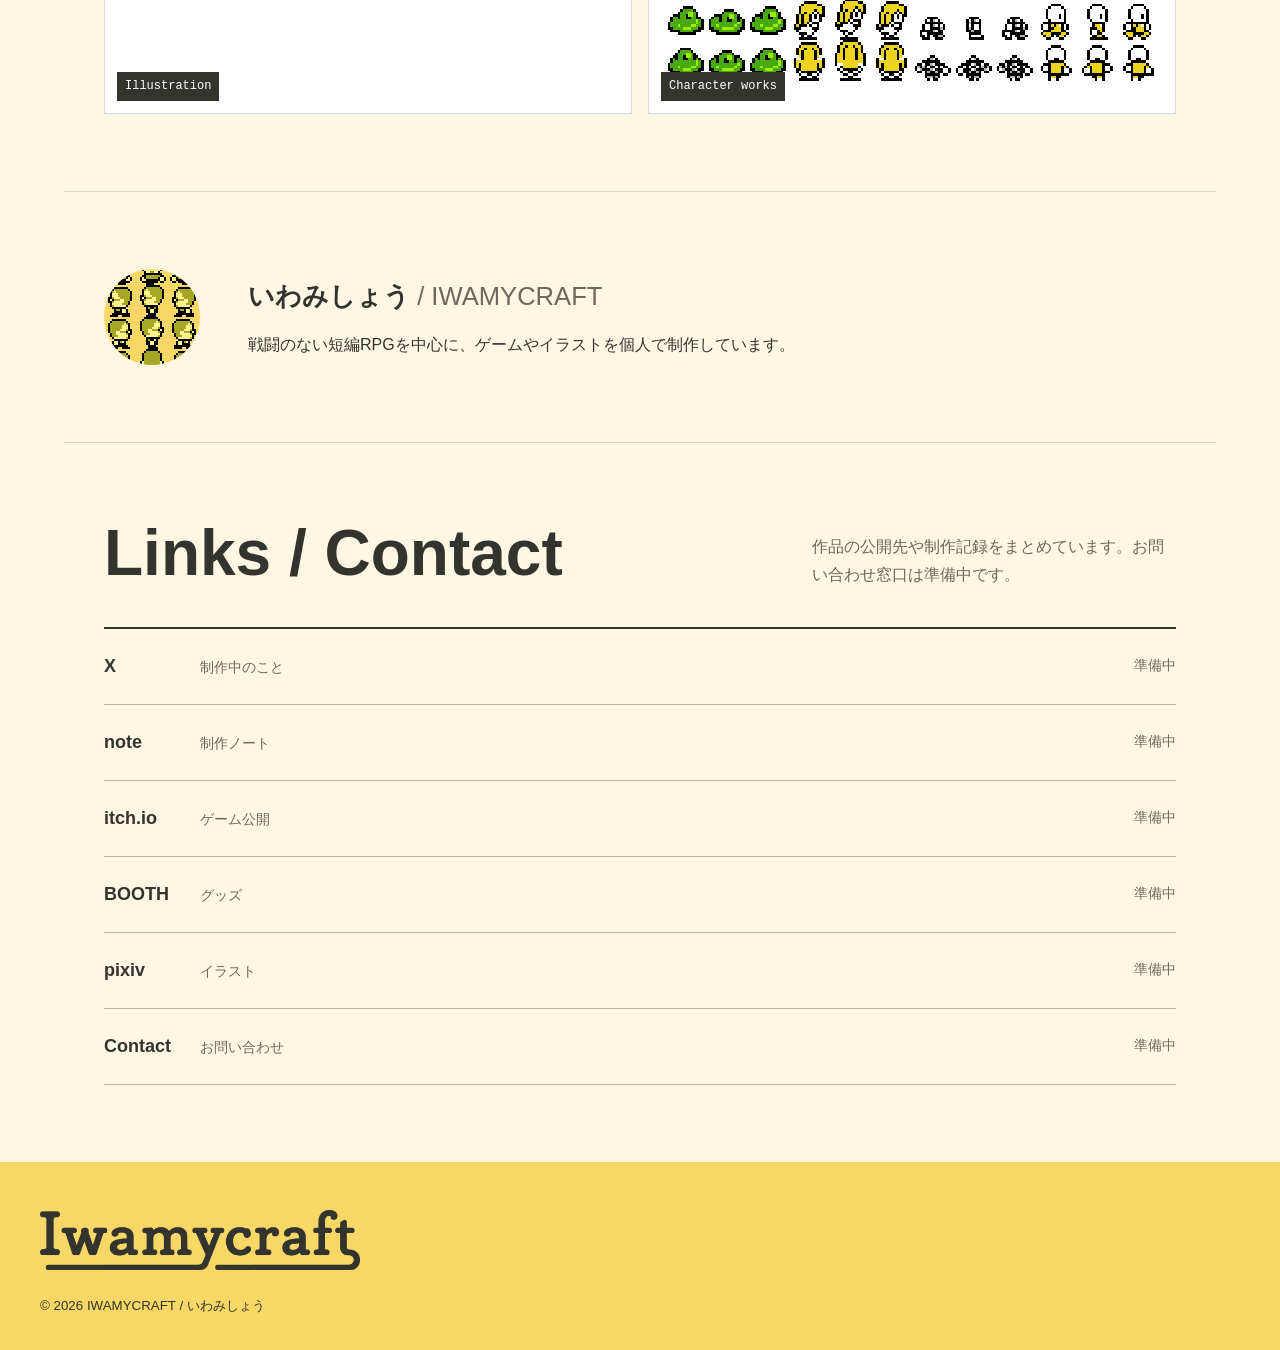
==== commit e909e3d4: "Redesign IWAMYCRAFT official site" ====
--- a/index.html
+++ b/index.html
@@ -2,198 +2,122 @@
 <html lang="ja">
   <head>
     <meta charset="utf-8">
-    <meta name="viewport" content="width=device-width, initial-scale=1">
-    <meta
-      name="description"
-      content="Iwamycraftは、ゲーム、キャラクター、イラスト、ドット絵などを制作する個人の創作工房です。"
-    >
+    <meta name="viewport" content="width=device-width, initial-scale=1, viewport-fit=cover">
+    <meta name="description" content="IWAMYCRAFTは、いわみしょうが個人でゲームやイラストを制作する活動名です。戦闘のない短編RPGを中心に制作しています。">
     <meta property="og:type" content="website">
-    <meta property="og:title" content="Iwamycraft | つくりかけの世界へ">
-    <meta
-      property="og:description"
-      content="完成品だけではなく、育っていく過程も含めて楽しめる創作工房ブランドです。"
-    >
+    <meta property="og:title" content="IWAMYCRAFT | こつこつ、制作中">
+    <meta property="og:description" content="戦闘のない短編RPGを中心に、ゲームやイラストを個人で制作しています。">
     <meta property="og:image" content="assets/ogp-logo-base.png">
     <meta name="twitter:card" content="summary_large_image">
-    <title>Iwamycraft | つくりかけの世界へ</title>
+    <title>IWAMYCRAFT | こつこつ、制作中</title>
     <link rel="icon" href="assets/favicon.ico" sizes="any">
-    <link rel="icon" href="assets/favicon-16.png" type="image/png" sizes="16x16">
     <link rel="icon" href="assets/favicon-32.png" type="image/png" sizes="32x32">
-    <link rel="icon" href="assets/favicon-192.png" type="image/png" sizes="192x192">
     <link rel="apple-touch-icon" href="assets/apple-touch-icon.png">
-    <link rel="stylesheet" href="styles.css?v=20260613-design-system">
+    <link rel="stylesheet" href="tokens.css?v=20260921">
+    <link rel="stylesheet" href="styles.css?v=20260921">
+    <script defer src="games-data.js?v=20260921"></script>
+    <script defer src="site.js?v=20260921"></script>
   </head>
-  <body class="brand-site">
+  <body>
+    <a class="skip-link" href="#main">本文へ移動</a>
     <header class="site-header">
-      <a class="brand" href="#top" aria-label="Iwamycraft home">
-        <img src="assets/iwamycraft_logo_light.png" alt="Iwamycraft">
+      <a class="brand" href="#top" aria-label="IWAMYCRAFT トップ">
+        <img src="assets/iwamycraft_logo_dark.png" width="772" height="292" alt="IWAMYCRAFT">
       </a>
       <nav class="site-nav" aria-label="主要ナビゲーション">
-        <a href="#works"><span>作品</span><small>Works</small></a>
-        <a href="#creator"><span>制作者</span><small>Creator</small></a>
-        <a href="#links"><span>リンク</span><small>Links</small></a>
+        <a href="#works">Games</a>
+        <a href="#art-goods">Art &amp; Goods</a>
+        <a href="#about">About</a>
+        <a href="#links">Links</a>
       </nav>
     </header>
 
-    <main id="top">
-      <section class="hero" aria-labelledby="hero-title">
-        <figure class="hero-image" aria-labelledby="main-visual-title">
-          <img src="assets/nene-flower-quest-main-visual.jpg" alt="ネネは花を咲かせたい！のメインビジュアル">
-          <figcaption id="main-visual-title">ネネは花を咲かせたい！のメインビジュアル</figcaption>
-        </figure>
+    <main id="main">
+      <section class="hero" id="top" aria-labelledby="hero-title">
+        <picture class="hero-media">
+          <source srcset="assets/hero-main.jpg" media="(min-width: 1px)" type="image/jpeg">
+          <img src="assets/nene-flower-quest-main-visual.jpg" width="4093" height="2894" alt="IWAMYCRAFTのメインビジュアル">
+        </picture>
+        <div class="hero-shade" aria-hidden="true"></div>
         <div class="hero-copy">
-          <p class="eyebrow">Creative workshop</p>
           <h1 id="hero-title" class="hero-title-logo">
-            <img src="assets/iwamycraft_logotype_white.png" alt="Iwamycraft">
+            <img src="assets/iwamycraft_logotype_white.png" width="2400" height="455" alt="IWAMYCRAFT">
           </h1>
-          <p class="tagline">つくりかけの世界へ。</p>
-          <p class="lead">
-            戦闘のないRPGや、小さな物語のある作品を制作しています。
-            完成品だけではなく、育っていく過程も含めて楽しめる創作工房です。
-          </p>
+          <p class="hero-tagline">こつこつ、制作中</p>
+          <p class="hero-intro">ゲームやイラストなど、つくったものをまとめています。</p>
         </div>
       </section>
 
-      <section class="section works" id="works" aria-labelledby="works-title">
-        <div class="section-head">
-          <p class="eyebrow">Works</p>
-          <h2 id="works-title">作品</h2>
-          <p>新しい作品から順に並べています。</p>
-        </div>
-        <div class="games-list" aria-label="ゲーム作品一覧">
-          <article class="game-entry">
-            <figure class="game-image has-image">
-              <img src="assets/nene-flower-quest-gameplay.png" alt="ネネは花を咲かせたい！のゲーム画面">
-            </figure>
-            <div class="game-copy">
-              <p class="status">公開中 / Game</p>
-              <h3>ネネは花を咲かせたい！</h3>
-              <p>
-                枯れかけた花を咲かせるための小さな冒険RPG。
-                1マップ、戦闘なし、マルチエンドの短編作品です。
-              </p>
-              <div class="game-actions" aria-label="作品リンク">
-                <a class="text-link" href="#links">itch.io</a>
-                <a class="text-link secondary" href="works/nene-flower-quest.html">詳しく見る</a>
+      <section class="section works-section" id="works" aria-labelledby="works-title">
+        <header class="section-heading">
+          <h2 id="works-title">Games</h2>
+          <p>制作したゲームをまとめています。</p>
+        </header>
+        <div class="games-grid" id="games-grid" aria-live="polite">
+          <article class="game-card game-card-static">
+            <a class="game-card-link" href="works/nene-flower-quest.html" aria-label="ネネは花を咲かせたい！の詳細を見る">
+              <figure class="game-card-media">
+                <img src="assets/nene-flower-quest-gameplay.png" width="1508" height="1112" alt="ネネは花を咲かせたい！のゲーム画面">
+              </figure>
+              <div class="game-card-copy">
+                <span class="status-label">公開中</span>
+                <h3>ネネは花を咲かせたい！</h3>
+                <p>枯れかけた花を咲かせる、1マップ・戦闘なし・マルチエンドの短編RPGです。</p>
+                <span class="inline-cta">作品を見る <span aria-hidden="true">→</span></span>
               </div>
-            </div>
-          </article>
-          <article class="game-entry is-upcoming">
-            <figure class="game-image placeholder-image">
-              <figcaption>ここに次の作品のイメージ</figcaption>
-            </figure>
-            <div class="game-copy">
-              <p class="status">準備中 / Next game</p>
-              <h3>準備中の作品</h3>
-              <p>
-                次のゲームや小さな物語が形になってきたら、
-                ここに作品画像と紹介文を追加していきます。
-              </p>
-            </div>
+            </a>
           </article>
         </div>
       </section>
 
-      <section class="section creator" id="creator" aria-labelledby="creator-title">
-        <div class="section-head">
-          <p class="eyebrow">Creator</p>
-          <h2 id="creator-title">制作者</h2>
-          <p>作品をつくっている人のこと。</p>
-        </div>
-        <div class="creator-body">
-          <figure class="creator-portrait sprite-portrait" aria-label="いわみしょうの歩行ドット絵">
-            <span class="creator-sprite" aria-hidden="true"></span>
-            <figcaption>歩行ドット絵</figcaption>
+      <section class="section art-section" id="art-goods" aria-labelledby="art-title">
+        <header class="section-heading compact-heading">
+          <h2 id="art-title">Illustration / Goods</h2>
+          <p>ゲームのイラストや、キャラクターグッズを制作しています。</p>
+        </header>
+        <div class="art-layout">
+          <figure class="art-feature">
+            <img src="assets/洞窟殺人事件イメージ.jpg" width="2000" height="2000" loading="lazy" alt="IWAMYCRAFTのキャラクターイラスト">
+            <figcaption>Illustration</figcaption>
           </figure>
-          <div class="creator-copy">
-            <p class="creator-name">いわみしょう</p>
-            <p>
-              個人ゲームクリエイター、イラストレーター。
-              戦闘のないRPGや、小さな物語のある作品を制作しています。
-            </p>
-            <p>
-              現在はゲーム制作を中心に、
-              キャラクターやグッズの展開にも取り組んでいます。
-            </p>
-          </div>
+          <figure class="art-detail">
+            <img src="assets/nene-flower-quest-character-sprites.png" width="768" height="512" loading="lazy" alt="ネネは花を咲かせたい！のキャラクタースプライト">
+            <figcaption>Character works</figcaption>
+          </figure>
         </div>
       </section>
 
-      <section class="section follow" id="links" aria-labelledby="links-title">
-        <div class="section-head">
-          <p class="eyebrow">Links</p>
-          <h2 id="links-title">リンク</h2>
-          <p>公開先や制作記録をまとめています。</p>
+      <section class="section about-section" id="about" aria-labelledby="about-title">
+        <div class="about-mark" aria-hidden="true">
+          <img src="assets/iwamy-sho-walk-sprite.png" width="256" height="256" alt="">
         </div>
-        <div class="follow-list" aria-label="外部リンク一覧">
-          <a href="#links" aria-label="Xのリンクは準備中です">
-            <span class="link-badge">X</span>
-            <span class="link-copy">
-              <strong>制作の記録</strong>
-              <small>日々の更新や短いお知らせ</small>
-            </span>
-          </a>
-          <a href="#links" aria-label="noteのリンクは準備中です">
-            <span class="link-badge">note</span>
-            <span class="link-copy">
-              <strong>制作ノート</strong>
-              <small>作品づくりの話、考えたこと</small>
-            </span>
-          </a>
-          <a href="#links" aria-label="itch.ioのリンクは準備中です">
-            <span class="link-badge">itch.io</span>
-            <span class="link-copy">
-              <strong>ゲームを遊ぶ</strong>
-              <small>公開中のゲーム、体験版</small>
-            </span>
-          </a>
-          <a href="#links" aria-label="BOOTHのリンクは準備中です">
-            <span class="link-badge">BOOTH</span>
-            <span class="link-copy">
-              <strong>グッズを見る</strong>
-              <small>ステッカー、ZINEなど</small>
-            </span>
-          </a>
+        <div class="about-copy">
+          <h2 id="about-title">いわみしょう <span>/ IWAMYCRAFT</span></h2>
+          <p>戦闘のない短編RPGを中心に、ゲームやイラストを個人で制作しています。</p>
         </div>
+      </section>
+
+      <section class="section links-section" id="links" aria-labelledby="links-title">
+        <header class="section-heading compact-heading">
+          <h2 id="links-title">Links / Contact</h2>
+          <p>作品の公開先や制作記録をまとめています。お問い合わせ窓口は準備中です。</p>
+        </header>
+        <ul class="link-list" aria-label="外部サービス一覧">
+          <li><span><strong>X</strong><small>制作中のこと</small></span><em>準備中</em></li>
+          <li><span><strong>note</strong><small>制作ノート</small></span><em>準備中</em></li>
+          <li><span><strong>itch.io</strong><small>ゲーム公開</small></span><em>準備中</em></li>
+          <li><span><strong>BOOTH</strong><small>グッズ</small></span><em>準備中</em></li>
+          <li><span><strong>pixiv</strong><small>イラスト</small></span><em>準備中</em></li>
+          <li><span><strong>Contact</strong><small>お問い合わせ</small></span><em>準備中</em></li>
+        </ul>
       </section>
     </main>
 
     <footer class="site-footer">
-      <img src="assets/iwamycraft_logo_light.png" alt="Iwamycraft">
-      <div class="footer-copy">
-        <small>&copy; 2026 Iwamycraft</small>
-        <small>Works by いわみ しょう</small>
-        <small class="analytics-note">このサイトでは、個人を追跡しないアクセス解析を利用しています。</small>
-      </div>
+      <img src="assets/iwamycraft_logotype_dark.png" width="1129" height="323" alt="IWAMYCRAFT">
+      <small>&copy; 2026 IWAMYCRAFT / いわみしょう</small>
     </footer>
 
-    <script>
-      document.body.classList.add("js-ready");
-
-      const revealTargets = document.querySelectorAll(
-        ".section-head, .creator-portrait, .creator-copy, .follow-list a"
-      );
-
-      revealTargets.forEach((target) => {
-        target.setAttribute("data-reveal", "");
-      });
-
-      const observer = new IntersectionObserver(
-        (entries) => {
-          entries.forEach((entry) => {
-            if (entry.isIntersecting) {
-              entry.target.classList.add("is-visible");
-              observer.unobserve(entry.target);
-            }
-          });
-        },
-        { rootMargin: "0px 0px -12% 0px", threshold: 0.16 }
-      );
-
-      revealTargets.forEach((target) => observer.observe(target));
-    </script>
-    <!-- Cloudflare Web Analytics -->
     <script defer src="https://static.cloudflareinsights.com/beacon.min.js" data-cf-beacon='{"token":"ad9c7e18a9a74dd8a6b2a23b549dd7f2"}'></script>
-    <!-- End Cloudflare Web Analytics -->
   </body>
 </html>
--- a/tokens.css
+++ b/tokens.css
@@ -0,0 +1,52 @@
+/* IWAMYCRAFT design tokens · neutral frame · warm yellow anchor */
+:root {
+  color-scheme: light;
+  --color-background: oklch(97.73% 0.0264 87.85);
+  --color-surface: oklch(100% 0 0);
+  --color-surface-warm: oklch(89.85% 0.0696 89.13);
+  --color-ink: oklch(32.3% 0.0103 106.97);
+  --color-muted: oklch(51.76% 0.0176 90.34);
+  --color-accent: oklch(88.44% 0.1372 93.74);
+  --color-accent-ink: oklch(32.3% 0.0103 106.97);
+  --color-rust: oklch(50.51% 0.1266 32.79);
+  --color-green: oklch(50.18% 0.0376 171.48);
+  --color-line: oklch(32.3% 0.0103 106.97 / 18%);
+  --color-line-strong: oklch(32.3% 0.0103 106.97 / 34%);
+  --color-overlay: oklch(18% 0.025 275 / 52%);
+  --color-focus: oklch(50.51% 0.1266 32.79);
+  --font-display: "Hiragino Maru Gothic ProN", "Hiragino Sans", "Yu Gothic", sans-serif;
+  --font-body: "Hiragino Sans", "Yu Gothic", -apple-system, BlinkMacSystemFont, "Segoe UI", sans-serif;
+  --font-editorial: "Hiragino Maru Gothic ProN", "Hiragino Sans", "Yu Gothic", sans-serif;
+  --font-mono: ui-monospace, SFMono-Regular, Menlo, Consolas, monospace;
+  --space-1: 0.25rem;
+  --space-2: 0.5rem;
+  --space-3: 0.75rem;
+  --space-4: 1rem;
+  --space-6: 1.5rem;
+  --space-8: 2rem;
+  --space-10: 2.5rem;
+  --space-12: 3rem;
+  --space-16: 4rem;
+  --space-20: 5rem;
+  --space-24: 6rem;
+  --text-xs: 0.75rem;
+  --text-sm: 0.875rem;
+  --text-body: 1rem;
+  --text-lead: 1.125rem;
+  --text-h3: clamp(1.25rem, 2vw, 1.625rem);
+  --text-h2: clamp(2rem, 5vw, 4.5rem);
+  --text-hero: clamp(2.5rem, 8vw, 7rem);
+  --radius-sm: 3px;
+  --radius-md: 6px;
+  --radius-lg: 8px;
+  --rule-thin: 1px;
+  --rule-bold: 2px;
+  --layout-content: 72rem;
+  --layout-text: 42rem;
+  --header-height: 4rem;
+  --ease-out: cubic-bezier(0.16, 1, 0.3, 1);
+  --ease-in: cubic-bezier(0.7, 0, 0.84, 0);
+  --ease-in-out: cubic-bezier(0.65, 0, 0.35, 1);
+  --dur-fast: 140ms;
+  --dur-normal: 240ms;
+}
--- a/styles.css
+++ b/styles.css
@@ -1,1219 +1,210 @@
-/* Hallmark · design-system apply: P4 H4 E4 S5 R4 V4 */
-:root {
-  color-scheme: light;
-
-  --color-bg: #fff7e4;
-  --color-paper: #f0dca9;
-  --color-text: #34342e;
-  --color-main: #f7d765;
-  --color-accent-red: #a04432;
-  --color-accent-green: #4e6b61;
-  --color-white: #ffffff;
-  --color-black: #000000;
-
-  --ink: var(--color-text);
-  --ink-rgb: 52 52 46;
-  --ink-soft: #57574e;
-  --paper: var(--color-bg);
-  --paper-rgb: 255 247 228;
-  --paper-soft: #fffdf7;
-  --paper-aged: var(--color-paper);
-  --mustard: var(--color-main);
-  --mustard-rgb: 247 215 101;
-  --mustard-deep: #b88921;
-  --ochre: #72551a;
-  --ochre-rgb: 184 137 33;
-  --rust: var(--color-accent-red);
-  --rust-rgb: 160 68 50;
-  --moss: var(--color-accent-green);
-  --moss-rgb: 78 107 97;
-  --line: rgb(var(--ink-rgb) / 0.18);
-  --line-strong: rgb(var(--ink-rgb) / 0.32);
-  --shadow-soft: 0 18px 54px rgb(var(--ink-rgb) / 0.12);
-
-  --space-1: 0.25rem;
-  --space-2: 0.5rem;
-  --space-3: 0.75rem;
-  --space-4: 1rem;
-  --space-6: 1.5rem;
-  --space-8: 2rem;
-  --space-10: 2.5rem;
-  --space-12: 3rem;
-  --space-16: 4rem;
-  --space-24: 6rem;
-
-  --space-xs: var(--space-2);
-  --space-sm: var(--space-3);
-  --space-md: var(--space-4);
-  --space-lg: var(--space-6);
-  --space-xl: var(--space-8);
-
-  --radius-small: 4px;
-  --radius-medium: 6px;
-  --radius-large: 8px;
-  --radius: var(--radius-large);
-  --radius-inner: var(--radius-medium);
-
-  --type-label: 0.75rem;
-  --type-caption: 0.8125rem;
-  --type-body-small: 0.875rem;
-  --type-body: 1rem;
-  --type-lead: 1.125rem;
-  --type-heading-small: 1.25rem;
-  --type-heading: 1.75rem;
-  --type-heading-large: 2.5rem;
-  --type-hero: 3.5rem;
-
-  --layout-text: 720px;
-  --layout-content: 1080px;
-  --layout-wide: 1200px;
-  --layout-narrow: 560px;
-
-  --section-x: clamp(var(--space-4), 5vw, var(--space-16));
-  --section-y: clamp(var(--space-12), 6vw, var(--space-16));
-  --measure: var(--layout-wide);
-  --font-body: -apple-system, BlinkMacSystemFont, "Hiragino Sans", "Noto Sans JP", "Segoe UI", sans-serif;
-  --font-round: "Hiragino Maru Gothic ProN", "Yu Gothic", var(--font-body);
-  --font-mono: ui-monospace, SFMono-Regular, Menlo, Consolas, monospace;
-}
-
-* {
-  box-sizing: border-box;
-}
-
-html {
-  overflow-x: clip;
-  scroll-behavior: smooth;
-  scroll-padding-top: 88px;
-}
-
+/* Hallmark · macrostructure: Portfolio Grid · tone: quiet independent label · anchor hue: warm yellow
+ * critique: P5 H5 E4 S5 R5 V4 · contrast: pass · nav: N9 · footer: Ft6 · mobile: pass (320/375/414/768)
+ */
+@import url("tokens.css");
+
+*, *::before, *::after { box-sizing: border-box; }
+html, body { overflow-x: clip; }
+html { scroll-behavior: smooth; scroll-padding-top: calc(var(--header-height) + var(--space-4)); }
 body {
-  overflow-x: clip;
   margin: 0;
-  color: var(--ink);
-  background: var(--paper);
+  color: var(--color-ink);
+  background: var(--color-background);
   font-family: var(--font-body);
-  font-size: var(--type-body);
+  font-size: var(--text-body);
   line-height: 1.75;
 }
-
-a {
-  color: inherit;
-  text-decoration: none;
-}
-
-img {
-  display: block;
-  max-width: 100%;
-}
-
-h1,
-h2,
-h3,
-p {
-  margin-top: 0;
-}
-
-::selection {
-  background: var(--mustard);
-  color: var(--ink);
-}
-
-@keyframes maker-walk {
-  from {
-    background-position: 0 0;
-  }
-
-  to {
-    background-position: -192px 0;
-  }
-}
-
-.brand-site {
-  padding-top: 72px;
-  background:
-    radial-gradient(circle at 14% 8%, rgb(var(--mustard-rgb) / 0.14), transparent 28%),
-    radial-gradient(circle at 84% 18%, rgb(var(--moss-rgb) / 0.09), transparent 32%),
-    linear-gradient(rgb(var(--ink-rgb) / 0.03) 1px, transparent 1px),
-    linear-gradient(90deg, rgb(var(--ink-rgb) / 0.03) 1px, transparent 1px),
-    var(--paper);
-  background-size: auto, auto, 28px 28px, 28px 28px, auto;
-}
+img { display: block; max-width: 100%; height: auto; }
+a { color: inherit; text-decoration: none; }
+button, a { -webkit-tap-highlight-color: transparent; }
+figure, h1, h2, h3, p, ul, dl, dd { margin: 0; }
+ul { padding: 0; list-style: none; }
+h1, h2, h3 { min-width: 0; overflow-wrap: anywhere; font-family: var(--font-display); font-weight: 700; letter-spacing: 0; }
+::selection { color: var(--color-accent-ink); background: var(--color-accent); }
+
+.skip-link {
+  position: fixed;
+  inset-block-start: var(--space-2);
+  inset-inline-start: var(--space-2);
+  z-index: 100;
+  padding: var(--space-2) var(--space-4);
+  color: var(--color-accent-ink);
+  background: var(--color-accent);
+  transform: translateY(-160%);
+}
+.skip-link:focus { transform: translateY(0); }
+:focus-visible { outline: 3px solid var(--color-focus); outline-offset: 4px; }
 
 .site-header {
-  position: fixed;
-  inset: 0 0 auto;
-  z-index: 10;
+  position: sticky;
+  inset-block-start: 0;
+  z-index: 20;
+  min-height: var(--header-height);
   display: flex;
   align-items: center;
   justify-content: space-between;
-  gap: var(--space-lg);
-  min-height: 72px;
-  padding:
-    var(--space-2) max(var(--section-x), calc((100vw - var(--measure)) / 2));
-  border-bottom: 1px solid rgb(var(--mustard-rgb) / 0.28);
-  background:
-    linear-gradient(rgb(var(--paper-rgb) / 0.035) 1px, transparent 1px),
-    linear-gradient(90deg, rgb(var(--paper-rgb) / 0.035) 1px, transparent 1px),
-    rgb(var(--ink-rgb) / 0.94);
-  background-size: 18px 18px;
-  backdrop-filter: blur(18px);
-}
-
-.brand img {
-  width: min(196px, 44vw);
-  height: auto;
-}
-
-.site-nav {
-  display: flex;
-  min-width: 0;
-  justify-content: flex-end;
-  gap: clamp(var(--space-4), 2.6vw, var(--space-8));
-  color: rgb(var(--paper-rgb) / 0.78);
-  font-weight: 900;
+  gap: var(--space-4);
+  padding-inline: clamp(var(--space-4), 4vw, var(--space-10));
+  background: var(--color-background);
+  border-block-end: var(--rule-thin) solid var(--color-line);
+}
+.brand { flex: 0 0 auto; padding-block: var(--space-2); }
+.brand img { width: 8.75rem; height: 2.5rem; object-fit: contain; object-position: left center; }
+.site-nav { display: flex; align-items: center; gap: clamp(var(--space-3), 3vw, var(--space-8)); overflow-x: auto; scrollbar-width: none; }
+.site-nav::-webkit-scrollbar { display: none; }
+.site-nav a {
+  position: relative;
+  min-height: 2.75rem;
+  display: inline-flex;
+  align-items: center;
+  font-size: var(--text-sm);
+  font-weight: 700;
   white-space: nowrap;
 }
-
-.site-nav a {
-  display: grid;
-  justify-items: center;
-  padding: var(--space-2) 0;
-  border-bottom: 2px solid transparent;
-  text-align: center;
-  transition:
-    border-color 140ms ease,
-    color 140ms ease;
-}
-
-.site-nav span {
-  font-size: var(--type-body-small);
-  line-height: 1.35;
-}
-
-.site-nav small {
-  font-size: 0.625rem;
-  letter-spacing: 0.1em;
-  text-transform: uppercase;
-}
-
-.site-nav a:hover,
-.site-nav a:focus-visible {
-  color: var(--mustard);
-  border-color: var(--mustard);
-  outline: none;
-}
-
-.section,
-.site-footer {
-  padding-right: max(var(--section-x), calc((100vw - var(--measure)) / 2));
-  padding-left: max(var(--section-x), calc((100vw - var(--measure)) / 2));
+.site-nav a::after {
+  content: "";
+  position: absolute;
+  inset: auto 0 0;
+  height: var(--rule-bold);
+  background: var(--color-rust);
+  transform: scaleX(0);
+  transform-origin: right;
+  transition: transform var(--dur-normal) var(--ease-out);
 }
 
 .hero {
   position: relative;
+  height: clamp(18rem, 29vw, 24rem);
+  min-height: 0;
   display: grid;
-  min-height: clamp(320px, 42svh, 460px);
-  align-items: center;
-  overflow: hidden;
-  padding:
-    clamp(var(--space-8), 5vw, var(--space-16))
-    max(var(--section-x), calc((100vw - var(--measure)) / 2))
-    clamp(var(--space-6), 4vw, var(--space-12));
-  color: var(--paper);
-}
-
-.hero::after {
-  position: absolute;
-  inset: 0;
-  z-index: 1;
-  pointer-events: none;
-  background:
-    linear-gradient(90deg, rgb(var(--ink-rgb) / 0.86) 0%, rgb(var(--ink-rgb) / 0.48) 43%, rgb(var(--ink-rgb) / 0.12) 100%),
-    linear-gradient(180deg, rgb(var(--ink-rgb) / 0.26) 0%, transparent 32%, rgb(var(--ink-rgb) / 0.74) 100%),
-    linear-gradient(rgb(var(--paper-rgb) / 0.04) 1px, transparent 1px),
-    linear-gradient(90deg, rgb(var(--paper-rgb) / 0.035) 1px, transparent 1px);
-  background-size: auto, auto, 10px 10px, 10px 10px;
-  content: "";
-}
-
-.hero-image {
-  position: absolute;
-  inset: 0;
-  margin: 0;
-}
-
-.hero-image img {
-  width: 100%;
-  height: 100%;
-  object-fit: cover;
-  image-rendering: auto;
-}
-
-.hero-image figcaption,
-.sprite-portrait figcaption {
-  position: absolute;
-  width: 1px;
-  height: 1px;
-  overflow: hidden;
-  clip: rect(0 0 0 0);
-  white-space: nowrap;
-}
-
+  align-items: end;
+  isolation: isolate;
+  color: var(--color-surface);
+  background: var(--color-ink);
+}
+.hero-media, .hero-media img, .hero-shade { position: absolute; inset: 0; width: 100%; height: 100%; }
+.hero-media { z-index: -2; overflow: hidden; }
+.hero-media img { object-fit: cover; object-position: 54% 42%; }
+.hero-shade { z-index: -1; background: linear-gradient(to top, var(--color-overlay), transparent 70%); }
 .hero-copy {
-  position: relative;
-  z-index: 2;
-  max-width: var(--layout-text);
-}
-
-.eyebrow {
-  display: inline-flex;
-  align-items: center;
-  gap: var(--space-sm);
-  margin-bottom: var(--space-3);
-  color: var(--mustard-deep);
-  font-size: var(--type-label);
-  font-weight: 900;
-  letter-spacing: 0.1em;
-  text-transform: uppercase;
-}
-
-.eyebrow::before {
-  width: var(--space-8);
-  height: 2px;
-  background: var(--mustard);
-  content: "";
-}
-
-.hero .eyebrow {
-  color: var(--mustard);
-  text-shadow: 0 1px 16px rgb(var(--ink-rgb) / 0.42);
-}
-
-h1 {
-  margin-bottom: var(--space-2);
-  font-size: clamp(3.8rem, 8vw, 7rem);
-  line-height: 0.96;
-  letter-spacing: 0;
-}
-
-.hero-title-logo {
-  margin-bottom: var(--space-4);
-}
-
-.hero-title-logo img {
-  width: clamp(280px, 42vw, 620px);
-  height: auto;
-  filter: drop-shadow(0 10px 28px rgb(var(--ink-rgb) / 0.34));
-}
-
-h2 {
-  margin-bottom: var(--space-4);
-  font-size: clamp(var(--type-heading-large), 5vw, 4.5rem);
-  line-height: 1.08;
-  letter-spacing: 0;
-  word-break: keep-all;
-}
-
-h3 {
-  margin-bottom: var(--space-3);
-  font-size: clamp(var(--type-heading), 3vw, 2.25rem);
-  line-height: 1.25;
-  letter-spacing: 0;
-}
-
-.tagline {
-  margin: 0 0 var(--space-4);
-  font-family: var(--font-round);
-  font-size: clamp(1.65rem, 3.9vw, 3rem);
-  font-weight: 800;
-  line-height: 1.3;
-}
-
-.lead {
-  width: min(36em, 100%);
-  margin-bottom: 0;
-  color: rgb(var(--paper-rgb) / 0.76);
-  font-size: clamp(var(--type-body-small), 1.2vw, var(--type-body));
-  font-weight: 600;
-  line-height: 1.9;
-}
-
-.text-link {
-  display: inline-flex;
-  min-height: 40px;
-  align-items: center;
-  justify-content: center;
-  padding: var(--space-2) var(--space-4);
-  border: 1px solid var(--ink);
-  border-radius: var(--radius-medium);
-  font-weight: 900;
-  white-space: nowrap;
-  transition:
-    background-color 140ms ease,
-    color 140ms ease;
-}
-
-.text-link:hover,
-.text-link:focus-visible {
-  background: var(--ink);
-  color: var(--paper);
-  outline: none;
-}
-
-.section {
-  position: relative;
-  padding-top: var(--section-y);
-  padding-bottom: var(--section-y);
-}
-
-.section-head {
-  display: grid;
-  grid-template-columns: minmax(210px, 0.34fr) minmax(0, 1fr);
-  column-gap: clamp(var(--space-8), 5vw, var(--space-16));
-  align-items: start;
-  margin-bottom: clamp(var(--space-6), 4vw, var(--space-10));
-}
-
-.section-head .eyebrow {
-  grid-column: 1 / -1;
-}
-
-.section-head p:last-child {
-  max-width: 46em;
-  margin-top: var(--space-2);
-  color: var(--ink-soft);
-  font-weight: 800;
-}
-
-.works {
-  background: rgb(var(--paper-rgb) / 0.42);
-  padding-bottom: clamp(var(--space-10), 5vw, var(--space-16));
-}
-
-.works + .creator {
-  border-top: var(--space-2) solid var(--moss);
-}
-
-.games-list {
-  display: flex;
-  gap: clamp(var(--space-4), 3vw, var(--space-8));
-  overflow-x: auto;
-  overflow-y: hidden;
-  overscroll-behavior-x: contain;
-  padding-bottom: var(--space-4);
-  scroll-padding-inline: 1px;
-  scroll-snap-type: x mandatory;
-  scrollbar-color: var(--mustard-deep) rgb(var(--ink-rgb) / 0.12);
-}
-
-.game-entry {
-  position: relative;
-  display: grid;
-  grid-template-columns: 1fr;
-  flex: 0 0 min(520px, 78vw);
-  gap: clamp(var(--space-3), 2.4vw, var(--space-6));
-  align-items: stretch;
-  overflow: hidden;
-  padding: clamp(var(--space-4), 2.4vw, var(--space-6));
-  border: 1px solid rgb(var(--ink-rgb) / 0.72);
-  border-radius: var(--radius-large);
-  background:
-    linear-gradient(180deg, rgb(var(--rust-rgb) / 0.86) 0 34px, transparent 34px),
-    linear-gradient(rgb(var(--ink-rgb) / 0.035) 1px, transparent 1px),
-    linear-gradient(90deg, rgb(var(--ink-rgb) / 0.035) 1px, transparent 1px),
-    rgb(var(--paper-rgb) / 0.82);
-  background-size: auto, 22px 22px, 22px 22px, auto;
-  box-shadow:
-    inset 0 -8px 0 rgb(var(--ink-rgb) / 0.05),
-    0 10px 28px rgb(var(--ink-rgb) / 0.08);
-  scroll-snap-align: start;
-}
-
-.games-list::-webkit-scrollbar {
-  height: 10px;
-}
-
-.games-list::-webkit-scrollbar-track {
-  background: rgb(var(--ink-rgb) / 0.08);
-}
-
-.games-list::-webkit-scrollbar-thumb {
-  border: 2px solid var(--paper);
-  border-radius: 999px;
-  background: var(--mustard-deep);
-}
-
-.game-entry.is-upcoming {
-  color: rgb(var(--ink-rgb) / 0.72);
-  background:
-    linear-gradient(180deg, rgb(var(--moss-rgb) / 0.88) 0 34px, transparent 34px),
-    linear-gradient(rgb(var(--ink-rgb) / 0.035) 1px, transparent 1px),
-    linear-gradient(90deg, rgb(var(--ink-rgb) / 0.035) 1px, transparent 1px),
-    rgb(var(--paper-rgb) / 0.72);
-  background-size: auto, 22px 22px, 22px 22px, auto;
-}
-
-.game-image {
-  aspect-ratio: 16 / 10;
-  overflow: hidden;
-  margin: 0;
-  border: 2px solid rgb(var(--ink-rgb) / 0.72);
-  border-radius: var(--radius-medium);
-  background: var(--ink);
-}
-
-.has-image img {
-  width: 100%;
-  height: 100%;
-  object-fit: cover;
-  image-rendering: pixelated;
-}
-
-.placeholder-image {
-  display: grid;
-  place-items: center;
-  border: 1px dashed var(--line-strong);
-  background:
-    linear-gradient(rgb(var(--ink-rgb) / 0.035) 1px, transparent 1px),
-    linear-gradient(90deg, rgb(var(--ink-rgb) / 0.035) 1px, transparent 1px),
-    rgb(var(--paper-rgb) / 0.58);
-  background-size: 22px 22px;
-  color: var(--ink-soft);
-  font-weight: 900;
-  text-align: center;
-}
-
-.game-copy {
-  position: relative;
-  z-index: 2;
-}
-
-.game-copy p,
-.creator-copy p:not(.eyebrow) {
-  color: var(--ink-soft);
-  font-weight: 700;
-}
-
-.game-copy h3 {
-  font-size: clamp(var(--type-heading), 3vw, 2.2rem);
-}
-
-.game-actions {
-  display: flex;
-  flex-wrap: wrap;
-  gap: var(--space-2);
-  margin-top: clamp(var(--space-3), 2vw, var(--space-6));
-}
-
-.status {
-  display: inline-flex;
-  margin-bottom: var(--space-3);
-  padding: var(--space-1) var(--space-2);
-  border: 1px solid rgb(var(--paper-rgb) / 0.54);
-  border-radius: var(--radius-small);
-  background: var(--mustard);
-  color: var(--ink);
-  font-size: var(--type-caption);
-  font-weight: 900;
-}
-
-.text-link.secondary {
-  background: rgb(var(--paper-rgb) / 0.46);
-  color: var(--ink);
-}
-
-.work-page {
-  background:
-    radial-gradient(circle at 16% 10%, rgb(var(--mustard-rgb) / 0.14), transparent 28%),
-    linear-gradient(rgb(var(--ink-rgb) / 0.03) 1px, transparent 1px),
-    linear-gradient(90deg, rgb(var(--ink-rgb) / 0.03) 1px, transparent 1px),
-    var(--paper);
-  background-size: auto, 28px 28px, 28px 28px, auto;
-}
-
-.work-hero,
-.work-section {
-  padding-right: max(var(--section-x), calc((100vw - var(--measure)) / 2));
-  padding-left: max(var(--section-x), calc((100vw - var(--measure)) / 2));
-}
-
-.work-hero {
-  display: grid;
-  grid-template-columns: minmax(0, 1.02fr) minmax(320px, 0.72fr);
-  gap: clamp(var(--space-8), 5vw, var(--space-16));
-  align-items: end;
-  padding-top: clamp(var(--space-10), 6vw, var(--space-24));
-  padding-bottom: clamp(var(--space-12), 7vw, var(--space-24));
-  border-bottom: 1px solid var(--line);
-}
-
-.work-hero-media {
-  margin: 0;
-  overflow: hidden;
-  border: 1px solid var(--line-strong);
-  border-radius: var(--radius);
-  background: var(--ink);
-  box-shadow: var(--shadow-soft);
-}
-
-.work-hero-media img {
-  width: 100%;
-  height: 100%;
-  aspect-ratio: 4 / 3;
-  object-fit: cover;
-}
-
-.work-hero-copy {
-  min-width: 0;
-}
-
-.work-hero-copy h1 {
-  margin-bottom: var(--space-4);
-  font-size: clamp(var(--type-heading-large), 6.4vw, 5.25rem);
-  line-height: 1.04;
-  overflow-wrap: anywhere;
-}
-
-.work-hero-copy .lead {
-  color: var(--ink-soft);
-  font-weight: 800;
-}
-
-.back-link {
-  display: inline-flex;
-  margin-bottom: var(--space-8);
-  color: var(--mustard-deep);
-  font-size: var(--type-body-small);
-  font-weight: 900;
-}
-
-.back-link:hover,
-.back-link:focus-visible {
-  color: var(--rust);
-  outline: none;
-}
-
-.work-section {
-  padding-top: var(--section-y);
-  padding-bottom: var(--section-y);
-}
-
-.work-summary {
-  background: rgb(var(--paper-rgb) / 0.46);
-}
-
-.summary-grid {
-  display: grid;
-  grid-template-columns: minmax(0, 0.9fr) minmax(280px, 0.7fr);
-  gap: clamp(var(--space-8), 5vw, var(--space-16));
-  align-items: start;
-  border-top: 1px solid var(--line);
-  padding-top: clamp(var(--space-6), 4vw, var(--space-10));
-}
-
-.summary-grid p {
-  color: var(--ink-soft);
-  font-weight: 700;
-}
-
-.spec-list {
-  display: grid;
-  margin: 0;
-  border-top: 1px solid var(--line);
-}
-
-.spec-list div {
-  display: grid;
-  grid-template-columns: 90px minmax(0, 1fr);
-  gap: var(--space-4);
-  padding: var(--space-3) 0;
-  border-bottom: 1px solid var(--line);
-}
-
-.spec-list dt {
-  color: var(--mustard-deep);
-  font-weight: 900;
-}
-
-.spec-list dd {
-  margin: 0;
-  color: var(--ink-soft);
-  font-weight: 700;
-}
-
-.work-screens {
-  background: var(--paper);
-}
-
-.screen-grid {
-  display: grid;
-  grid-template-columns: repeat(2, minmax(0, 1fr));
-  gap: clamp(var(--space-4), 3vw, var(--space-8));
-}
-
-.screen-grid figure {
-  margin: 0;
-}
-
-.screen-grid img {
-  width: 100%;
-  aspect-ratio: 16 / 10;
-  object-fit: cover;
-  border: 1px solid var(--line-strong);
-  border-radius: var(--radius);
-  background: var(--ink);
-  image-rendering: pixelated;
-}
-
-.screen-grid figcaption {
-  margin-top: var(--space-2);
-  color: var(--ink-soft);
-  font-size: var(--type-body-small);
-  font-weight: 900;
-}
-
-.work-manual {
-  background: var(--paper-aged);
-}
-
-.manual-placeholder {
-  display: grid;
-  min-height: clamp(260px, 36vw, 430px);
-  place-items: center;
-  align-content: center;
-  gap: var(--space-2);
-  padding: clamp(var(--space-6), 6vw, var(--space-16));
-  border: 1px dashed rgb(var(--ink-rgb) / 0.42);
-  border-radius: var(--radius);
-  background:
-    linear-gradient(rgb(var(--paper-rgb) / 0.44) 1px, transparent 1px),
-    linear-gradient(90deg, rgb(var(--paper-rgb) / 0.38) 1px, transparent 1px),
-    rgb(var(--paper-rgb) / 0.34);
-  background-size: 22px 22px;
-  text-align: center;
-}
-
-.manual-placeholder p {
-  margin-bottom: 0;
-  font-size: clamp(var(--type-heading-small), 3vw, 2rem);
-  font-weight: 900;
-}
-
-.manual-placeholder small {
-  color: var(--ink-soft);
-  font-weight: 800;
-}
-
-.creator {
-  background:
-    radial-gradient(circle at 12% 32%, rgb(var(--mustard-rgb) / 0.12), transparent 28%),
-    linear-gradient(rgb(var(--paper-rgb) / 0.035) 1px, transparent 1px),
-    linear-gradient(90deg, rgb(var(--paper-rgb) / 0.03) 1px, transparent 1px),
-    var(--moss);
-  background-size: auto, 28px 28px, 28px 28px, auto;
-  color: var(--paper);
-}
-
-.creator .eyebrow {
-  color: var(--mustard);
-}
-
-.creator .section-head p:last-child {
-  color: rgb(var(--paper-rgb) / 0.72);
-}
-
-.creator-body {
-  display: grid;
-  grid-template-columns: minmax(220px, 0.28fr) minmax(0, 1fr);
-  gap: clamp(var(--space-8), 6vw, var(--space-16));
-  align-items: center;
-}
-
-.sprite-portrait {
-  position: relative;
-  display: grid;
-  place-items: center;
-  aspect-ratio: 1;
-  width: min(100%, 300px);
-  margin: 0;
-  overflow: hidden;
-  border: 1px dashed rgb(var(--paper-rgb) / 0.36);
-  border-radius: var(--radius);
-  background:
-    radial-gradient(circle at 50% 46%, rgb(var(--mustard-rgb) / 0.2), transparent 34%),
-    rgb(var(--paper-rgb) / 0.08);
-}
-
-.sprite-portrait::before {
-  position: absolute;
-  inset: var(--space-4);
-  border: 1px solid rgb(var(--paper-rgb) / 0.16);
-  border-radius: var(--radius-inner);
-  content: "";
-}
-
-.creator-sprite {
-  position: relative;
-  z-index: 1;
-  display: block;
-  width: 64px;
-  height: 64px;
-  background-image: url("assets/iwamy-sho-walk-sprite.png");
-  background-position: 0 0;
-  background-repeat: no-repeat;
-  background-size: 192px 256px;
-  image-rendering: pixelated;
-  transform: scale(2.25);
-  transform-origin: center;
-  animation: maker-walk 0.72s steps(3) infinite;
-}
-
-.creator-copy {
-  max-width: var(--layout-text);
-}
-
-.creator-copy h2 {
-  font-size: clamp(3rem, 7vw, 5.2rem);
-}
-
-.creator-name {
-  margin-bottom: var(--space-3);
-  color: var(--mustard);
-  font-size: var(--type-heading-small);
-  font-weight: 900;
-}
-
-.creator-copy p:not(.eyebrow) {
-  color: rgb(var(--paper-rgb) / 0.84);
-  font-size: var(--type-lead);
-}
-
-.follow {
-  position: relative;
-  background: var(--ink);
-  color: var(--paper);
-}
-
-.follow .eyebrow {
-  color: var(--mustard);
-}
-
-.follow .section-head p:last-child {
-  color: rgb(var(--paper-rgb) / 0.72);
-}
-
-.follow-list {
-  display: grid;
-  grid-template-columns: repeat(4, minmax(0, 1fr));
-  gap: 1px;
-  border: 1px solid rgb(var(--mustard-rgb) / 0.22);
-  background: rgb(var(--mustard-rgb) / 0.22);
-}
-
-.follow-list a {
-  display: grid;
-  align-content: start;
-  gap: var(--space-4);
-  min-height: 190px;
-  padding: clamp(var(--space-4), 3vw, var(--space-8));
-  background:
-    linear-gradient(rgb(var(--paper-rgb) / 0.035) 1px, transparent 1px),
-    linear-gradient(90deg, rgb(var(--paper-rgb) / 0.025) 1px, transparent 1px),
-    rgb(var(--ink-rgb) / 0.96);
-  background-size: 18px 18px;
-  transition:
-    background-color 140ms ease,
-    color 140ms ease;
-}
-
-.link-badge {
-  display: inline-grid;
-  width: var(--space-16);
-  height: var(--space-16);
-  place-items: center;
-  border: 1px solid rgb(var(--mustard-rgb) / 0.5);
-  border-radius: var(--radius);
-  background: rgb(var(--mustard-rgb) / 0.12);
-  color: var(--mustard);
-  font-family: var(--font-mono);
-  font-size: var(--type-body-small);
-  font-weight: 900;
-}
-
-.link-copy {
-  display: grid;
-  gap: var(--space-1);
-}
-
-.follow-list strong {
-  font-size: clamp(var(--type-heading-small), 2.2vw, 1.625rem);
-  line-height: 1.35;
-}
-
-.follow-list small {
-  color: rgb(var(--paper-rgb) / 0.66);
-  font-size: var(--type-body-small);
-  font-weight: 800;
-  line-height: 1.7;
-}
-
-.follow-list a:hover,
-.follow-list a:focus-visible {
-  background-color: rgb(var(--mustard-rgb) / 0.08);
-  color: var(--mustard);
-  outline: none;
-}
-
-.site-footer {
-  display: flex;
-  align-items: center;
-  justify-content: space-between;
-  gap: var(--space-6);
-  padding-top: var(--space-6);
-  padding-bottom: var(--space-6);
-  background: var(--ink);
-  color: rgb(var(--paper-rgb) / 0.72);
-}
-
-.site-footer img {
-  width: 170px;
-}
-
-.footer-copy {
-  display: grid;
-  gap: var(--space-1);
-  justify-items: end;
-  text-align: right;
-}
-
-.analytics-note {
-  color: rgb(var(--paper-rgb) / 0.56);
-  font-size: var(--type-caption);
-}
-
-.js-ready [data-reveal] {
-  opacity: 0;
-  transform: translateY(18px);
-  transition:
-    opacity 520ms ease,
-    transform 520ms ease;
-}
-
-.js-ready [data-reveal].is-visible {
-  opacity: 1;
-  transform: translateY(0);
-}
-
-@media (max-width: 980px) {
-  .work-hero,
-  .summary-grid {
-    grid-template-columns: 1fr;
-  }
-
-  .work-hero {
-    align-items: start;
-  }
-
-  .work-hero-media {
-    order: 2;
-  }
-
-  .creator-body {
-    grid-template-columns: 1fr;
-  }
-
-  .section-head {
-    grid-template-columns: minmax(130px, 0.36fr) minmax(0, 1fr);
-    column-gap: clamp(var(--space-4), 4vw, var(--space-10));
-  }
-
-  .section-head .eyebrow {
-    grid-column: 1 / -1;
-  }
-
-  .game-entry {
-    flex-basis: min(460px, 82vw);
-  }
-
-  .hero {
-    min-height: 360px;
-    padding-bottom: var(--space-8);
-  }
-
-  .follow-list {
-    grid-template-columns: repeat(2, minmax(0, 1fr));
-  }
-}
-
-@media (max-width: 680px) {
-  html {
-    scroll-padding-top: 64px;
-  }
-
-  .brand-site {
-    padding-top: 64px;
-  }
-
-  .site-header {
-    gap: var(--space-2);
-    min-height: 64px;
-    padding: var(--space-2) var(--space-3);
-  }
-
-  .brand img {
-    width: 128px;
-  }
-
-  .site-nav {
-    gap: clamp(var(--space-2), 3vw, var(--space-4));
-  }
-
-  .site-nav span {
-    font-size: var(--type-label);
-  }
-
-  .site-nav small {
-    font-size: 0.5rem;
-  }
-
-  .hero {
-    min-height: 360px;
-    padding-top: var(--space-8);
-    padding-bottom: var(--space-6);
-  }
-
-  .hero::after {
-    background:
-      linear-gradient(90deg, rgb(var(--ink-rgb) / 0.84) 0%, rgb(var(--ink-rgb) / 0.58) 58%, rgb(var(--ink-rgb) / 0.18) 100%),
-      linear-gradient(180deg, rgb(var(--ink-rgb) / 0.18) 0%, transparent 28%, rgb(var(--ink-rgb) / 0.78) 100%),
-      linear-gradient(rgb(var(--paper-rgb) / 0.04) 1px, transparent 1px),
-      linear-gradient(90deg, rgb(var(--paper-rgb) / 0.035) 1px, transparent 1px);
-    background-size: auto, auto, 10px 10px, 10px 10px;
-  }
-
-  h1 {
-    font-size: 3.25rem;
-  }
-
-  .hero-title-logo img {
-    width: min(86vw, 390px);
-  }
-
-  .tagline {
-    font-size: 1.72rem;
-  }
-
-  .lead {
-    line-height: 1.8;
-  }
-
-  .work-hero {
-    gap: var(--space-6);
-    padding-top: var(--space-8);
-    padding-bottom: var(--space-10);
-  }
-
-  .work-hero-copy h1 {
-    font-size: clamp(2.25rem, 11vw, 3.4rem);
-  }
-
-  .screen-grid {
-    grid-template-columns: 1fr;
-  }
-
-  .spec-list div {
-    grid-template-columns: 1fr;
-    gap: var(--space-1);
-  }
-
-  .section-head {
-    grid-template-columns: 1fr;
-    row-gap: var(--space-2);
-  }
-
-  .section-head p:last-child {
-    max-width: 22em;
-    margin-top: 0;
-    font-size: var(--type-body-small);
-    line-height: 1.75;
-  }
-
-  .follow-list {
-    grid-template-columns: 1fr;
-  }
-
-  .follow-list a {
-    grid-template-columns: var(--space-16) minmax(0, 1fr);
-    min-height: 0;
-    align-items: center;
-    gap: var(--space-4);
-    padding: var(--space-4);
-  }
-
-  .link-badge {
-    width: 56px;
-    height: 56px;
-    font-size: var(--type-caption);
-  }
-
-  .sprite-portrait {
-    width: min(100%, 240px);
-  }
-
-  .creator-sprite {
-    transform: scale(2);
-  }
-
-  .site-footer {
-    align-items: flex-start;
-    flex-direction: column;
-  }
-
-  .footer-copy {
-    justify-items: start;
-    text-align: left;
-  }
-}
-
-@media (max-width: 360px) {
-  .brand img {
-    width: 112px;
-  }
-
-  .site-nav {
-    gap: var(--space-1);
-  }
-
-  .site-nav span {
-    font-size: 0.6875rem;
-  }
-
-  .site-nav small {
-    display: none;
-  }
+  width: min(100%, var(--layout-content));
+  margin-inline: auto;
+  padding: var(--space-8) clamp(var(--space-4), 5vw, var(--space-16)) var(--space-12);
+}
+.hero-copy h1 { width: min(48rem, 72vw); max-width: none; line-height: 1; }
+.hero-title-logo img { width: 100%; height: auto; }
+.hero-tagline { margin-block-start: var(--space-4); font-family: var(--font-editorial); font-size: clamp(1.125rem, 3vw, 1.75rem); font-weight: 700; }
+.hero-intro { max-width: 32rem; margin-block-start: var(--space-2); font-size: clamp(var(--text-sm), 1.5vw, var(--text-body)); font-weight: 400; line-height: 1.6; opacity: 0.88; }
+.section { width: min(100%, var(--layout-content)); margin-inline: auto; padding: clamp(var(--space-12), 6vw, var(--space-20)) clamp(var(--space-4), 5vw, var(--space-10)); }
+.section + .section { border-block-start: var(--rule-thin) solid var(--color-line); }
+.section-heading { display: grid; grid-template-columns: minmax(0, 1.3fr) minmax(16rem, 0.7fr); align-items: end; gap: clamp(var(--space-4), 2.5vw, var(--space-8)); margin-block-end: clamp(var(--space-6), 3vw, var(--space-10)); }
+.section-heading h2 { font-size: var(--text-h2); line-height: 1.08; text-transform: uppercase; }
+.section-heading p { max-width: var(--layout-text); color: var(--color-muted); }
+.compact-heading h2 { text-transform: none; }
+
+.games-grid { display: grid; gap: var(--space-8); }
+.game-card { min-width: 0; background: var(--color-surface); border: var(--rule-thin) solid var(--color-line-strong); border-radius: var(--radius-md); overflow: clip; }
+.game-card-link { display: grid; min-width: 0; color: inherit; }
+.game-card-media { min-width: 0; aspect-ratio: 16 / 10; overflow: hidden; background: var(--color-surface-warm); }
+.game-card-media img { width: 100%; height: 100%; object-fit: cover; transition: transform var(--dur-normal) var(--ease-out); }
+.game-card-copy { display: flex; flex-direction: column; align-items: flex-start; padding: clamp(var(--space-6), 4vw, var(--space-10)); }
+.status-label { display: inline-block; margin-block-end: var(--space-4); padding: var(--space-1) var(--space-3); color: var(--color-accent-ink); background: var(--color-accent); border-radius: var(--radius-sm); font-size: var(--text-xs); font-weight: 800; }
+.game-card-copy h3 { font-size: var(--text-h3); line-height: 1.35; }
+.game-card-copy p { max-width: 42rem; margin-block-start: var(--space-3); color: var(--color-muted); }
+.inline-cta { display: inline-flex; align-items: center; gap: var(--space-2); margin-block-start: var(--space-6); padding-block-end: var(--space-1); border-block-end: var(--rule-bold) solid var(--color-ink); font-weight: 800; white-space: nowrap; }
+
+.art-layout { display: grid; gap: var(--space-4); }
+.art-layout figure { min-width: 0; border: var(--rule-thin) solid var(--color-line); background: var(--color-surface); }
+.art-layout figure { position: relative; overflow: clip; }
+.art-layout figure img { width: 100%; height: 100%; object-fit: cover; }
+.art-layout figcaption { position: absolute; inset: auto auto var(--space-3) var(--space-3); padding: var(--space-1) var(--space-2); color: var(--color-surface); background: var(--color-ink); font-family: var(--font-mono); font-size: var(--text-xs); }
+.art-feature { aspect-ratio: 4 / 3; }
+.art-detail { aspect-ratio: 4 / 3; image-rendering: pixelated; }
+.art-detail img { object-fit: contain !important; padding: var(--space-4); }
+.about-section { display: grid; grid-template-columns: auto minmax(0, 1fr); align-items: center; gap: clamp(var(--space-6), 5vw, var(--space-12)); }
+.about-mark { width: 6rem; aspect-ratio: 1; overflow: hidden; border-radius: 50%; background: var(--color-accent); }
+.about-mark img { width: 100%; height: 100%; object-fit: cover; image-rendering: pixelated; }
+.about-copy h2 { font-size: var(--text-h3); }
+.about-copy h2 span { color: var(--color-muted); font-weight: 500; }
+.about-copy p { max-width: var(--layout-text); margin-block-start: var(--space-3); font-family: var(--font-editorial); }
+
+.link-list { border-block-start: var(--rule-bold) solid var(--color-ink); }
+.link-list li { min-height: 4.75rem; display: flex; align-items: center; justify-content: space-between; gap: var(--space-4); padding-block: var(--space-3); border-block-end: var(--rule-thin) solid var(--color-line-strong); }
+.link-list span { display: flex; align-items: baseline; gap: var(--space-4); min-width: 0; }
+.link-list strong { min-width: 5rem; font-size: var(--text-lead); }
+.link-list small, .link-list em { color: var(--color-muted); font-size: var(--text-sm); font-style: normal; }
+.link-list em { flex: 0 0 auto; font-family: var(--font-mono); white-space: nowrap; }
+
+.site-footer { padding: var(--space-12) clamp(var(--space-4), 5vw, var(--space-10)) max(var(--space-8), env(safe-area-inset-bottom)); background: var(--color-accent); color: var(--color-accent-ink); }
+.site-footer img { width: min(20rem, 70vw); }
+.site-footer small { display: block; margin-block-start: var(--space-6); }
+
+.work-page .site-header { position: relative; }
+.work-hero { width: min(100%, var(--layout-content)); margin-inline: auto; padding: var(--space-8) clamp(var(--space-4), 5vw, var(--space-10)) var(--space-16); }
+.work-hero-media { aspect-ratio: 16 / 10; overflow: clip; border-radius: var(--radius-md); background: var(--color-surface-warm); }
+.work-hero-media img { width: 100%; height: 100%; object-fit: cover; }
+.work-hero-copy { max-width: 48rem; margin-block-start: var(--space-8); }
+.back-link, .primary-link, .secondary-link, .text-link { display: inline-flex; align-items: center; min-height: 2.75rem; font-weight: 800; white-space: nowrap; }
+.back-link { margin-block-end: var(--space-6); border-block-end: var(--rule-thin) solid var(--color-line-strong); }
+.work-hero-copy h1 { font-size: clamp(2rem, 6vw, 4.5rem); line-height: 1.08; }
+.work-lead { margin-block-start: var(--space-4); font-size: var(--text-lead); }
+.work-actions { display: flex; flex-wrap: wrap; gap: var(--space-3); margin-block-start: var(--space-8); }
+.primary-link, .text-link { padding-inline: var(--space-5, 1.25rem); color: var(--color-accent-ink); background: var(--color-accent); border: var(--rule-bold) solid var(--color-ink); border-radius: var(--radius-sm); }
+.secondary-link, .text-link.secondary { padding-inline: var(--space-5, 1.25rem); background: transparent; border: var(--rule-thin) solid var(--color-line-strong); border-radius: var(--radius-sm); }
+.work-section { width: min(100%, var(--layout-content)); margin-inline: auto; padding: var(--space-16) clamp(var(--space-4), 5vw, var(--space-10)); border-block-start: var(--rule-thin) solid var(--color-line); }
+.work-section h2 { font-size: clamp(1.75rem, 4vw, 3rem); line-height: 1.15; }
+.summary-grid { display: grid; gap: var(--space-8); }
+.summary-copy { max-width: var(--layout-text); }
+.summary-copy p { margin-block-start: var(--space-4); }
+.spec-list { border-block-start: var(--rule-bold) solid var(--color-ink); }
+.spec-list div { display: grid; grid-template-columns: 6rem minmax(0, 1fr); gap: var(--space-4); padding-block: var(--space-3); border-block-end: var(--rule-thin) solid var(--color-line); }
+.spec-list dt { font-weight: 800; }
+.screen-grid { display: grid; gap: var(--space-4); margin-block-start: var(--space-8); }
+.screen-grid figure { min-width: 0; }
+.screen-grid img { width: 100%; aspect-ratio: 4 / 3; object-fit: cover; border: var(--rule-thin) solid var(--color-line-strong); }
+.screen-grid figcaption { margin-block-start: var(--space-2); color: var(--color-muted); font-size: var(--text-sm); }
+.character-panel { display: grid; gap: var(--space-8); margin-block-start: var(--space-8); padding: var(--space-6); background: var(--color-surface); border: var(--rule-thin) solid var(--color-line); }
+.character-panel img { width: 100%; image-rendering: pixelated; }
+.placeholder-note { margin-block-start: var(--space-6); padding: var(--space-4); border-inline-start: var(--rule-bold) solid var(--color-rust); color: var(--color-muted); }
+
+.not-found { min-height: calc(100svh - var(--header-height)); display: grid; align-items: center; gap: var(--space-8); width: min(100%, var(--layout-content)); margin-inline: auto; padding: var(--space-16) clamp(var(--space-4), 5vw, var(--space-10)); }
+.not-found-copy h1 { font-size: clamp(2rem, 7vw, 5rem); line-height: 1.05; }
+.not-found-copy .lead { margin-block-start: var(--space-4); max-width: var(--layout-text); }
+.game-actions { display: flex; flex-wrap: wrap; gap: var(--space-3); margin-block-start: var(--space-6); }
+.not-found-mark { text-align: center; }
+.not-found-mark img { width: min(12rem, 50vw); margin-inline: auto; }
+.not-found-mark figcaption { font-family: var(--font-mono); font-size: var(--text-h2); font-weight: 900; }
+.eyebrow { color: var(--color-rust); font-family: var(--font-mono); font-size: var(--text-sm); font-weight: 800; }
+
+@media (hover: hover) and (pointer: fine) {
+  .site-nav a:hover::after { transform: scaleX(1); transform-origin: left; }
+  .game-card-link:hover .game-card-media img { transform: scale(1.025); }
+  .game-card-link:hover .inline-cta { color: var(--color-rust); }
+}
+
+@media (min-width: 40rem) {
+  .game-card-link { grid-template-columns: minmax(0, 1.3fr) minmax(18rem, 0.7fr); }
+  .art-layout { grid-template-columns: repeat(2, minmax(0, 1fr)); }
+  .summary-grid, .character-panel { grid-template-columns: minmax(0, 1.2fr) minmax(16rem, 0.8fr); }
+  .screen-grid { grid-template-columns: repeat(2, minmax(0, 1fr)); }
+  .not-found { grid-template-columns: minmax(0, 1.2fr) minmax(12rem, 0.8fr); }
+}
+
+@media (max-width: 47.99rem) {
+  .site-header { align-items: flex-start; flex-direction: column; padding-block: var(--space-2); }
+  .brand img { width: 7.5rem; height: 2rem; }
+  .site-nav { width: 100%; }
+  .site-nav a { min-height: 2.25rem; font-size: var(--text-xs); }
+  .section-heading { grid-template-columns: minmax(0, 1fr); gap: var(--space-3); }
+  .hero { height: clamp(18rem, 88vw, 21rem); min-height: 0; }
+  .hero-media img { object-position: 60% 45%; }
+  .hero-copy { padding-block-start: var(--space-8); padding-block-end: var(--space-10); }
+  .about-section { grid-template-columns: minmax(0, 1fr); }
+  .about-mark { width: 4.5rem; }
+  .link-list span { flex-direction: column; align-items: flex-start; gap: 0; }
 }
 
 @media (prefers-reduced-motion: reduce) {
-  *,
-  *::before,
-  *::after {
-    animation-duration: 1ms !important;
-    scroll-behavior: auto !important;
-    transition-duration: 1ms !important;
-  }
-
-  .creator-sprite {
-    animation: none !important;
-    background-position: -64px 0;
-  }
-}
-
-.tone-page {
-  padding-top: 0;
-  background:
-    linear-gradient(rgb(var(--ink-rgb) / 0.045) 1px, transparent 1px),
-    linear-gradient(90deg, rgb(var(--ink-rgb) / 0.045) 1px, transparent 1px),
-    var(--paper);
-  background-size: 28px 28px;
-}
-
-.tone-hero,
-.tone-section {
-  padding: clamp(48px, 7vw, 96px) clamp(20px, 7vw, 108px);
-}
-
-.tone-hero {
-  min-height: 72vh;
-  display: grid;
-  align-content: center;
-  border-bottom: 1px solid var(--line);
-}
-
-.tone-back {
-  position: absolute;
-  left: clamp(20px, 7vw, 108px);
-  top: 26px;
-  font-weight: 900;
-}
-
-.tone-hero p:last-child {
-  width: min(680px, 100%);
-  color: var(--ink-soft);
-  font-size: 1.16rem;
-  font-weight: 800;
-}
-
-.palette-grid {
-  display: grid;
-  grid-template-columns: repeat(3, minmax(0, 1fr));
-  gap: 16px;
-  width: min(1120px, 100%);
-  margin: 0 auto;
-}
-
-.color-card {
-  min-height: 260px;
-  display: grid;
-  align-content: end;
-  gap: 10px;
-  padding: 20px;
-  border: 1px solid var(--line);
-  border-radius: var(--radius);
-  background:
-    linear-gradient(to bottom, var(--swatch) 0 44%, var(--paper-soft) 44% 100%);
-  box-shadow: var(--shadow-soft);
-}
-
-.color-card span {
-  color: var(--rust);
-  font-family: var(--font-mono);
-  font-weight: 900;
-}
-
-.color-card h3 {
-  margin-bottom: 0;
-  font-size: 1.34rem;
-}
-
-.color-card code {
-  width: fit-content;
-  padding: 4px 8px;
-  border-radius: 6px;
-  background: var(--ink);
-  color: var(--paper);
-  font-family: var(--font-mono);
-  font-weight: 900;
-}
-
-.tone-notes {
-  display: grid;
-  grid-template-columns: minmax(220px, 0.6fr) minmax(0, 1fr);
-  gap: clamp(28px, 6vw, 72px);
-  background: var(--ink);
-  color: var(--paper);
-}
-
-.tone-notes .eyebrow {
-  color: var(--mustard);
-}
-
-.tone-notes ul {
-  margin: 0;
-  padding: 0;
-  list-style: none;
-}
-
-.tone-notes li {
-  padding: 16px 0;
-  border-top: 1px solid rgb(var(--paper-rgb) / 0.18);
-  color: rgb(var(--paper-rgb) / 0.82);
-  font-weight: 800;
-}
-
-@media (max-width: 980px) {
-  .palette-grid,
-  .tone-notes {
-    grid-template-columns: 1fr;
-  }
-}
+  html { scroll-behavior: auto; }
+  *, *::before, *::after { scroll-behavior: auto !important; transition-duration: 0.01ms !important; animation-duration: 0.01ms !important; animation-iteration-count: 1 !important; }
+}
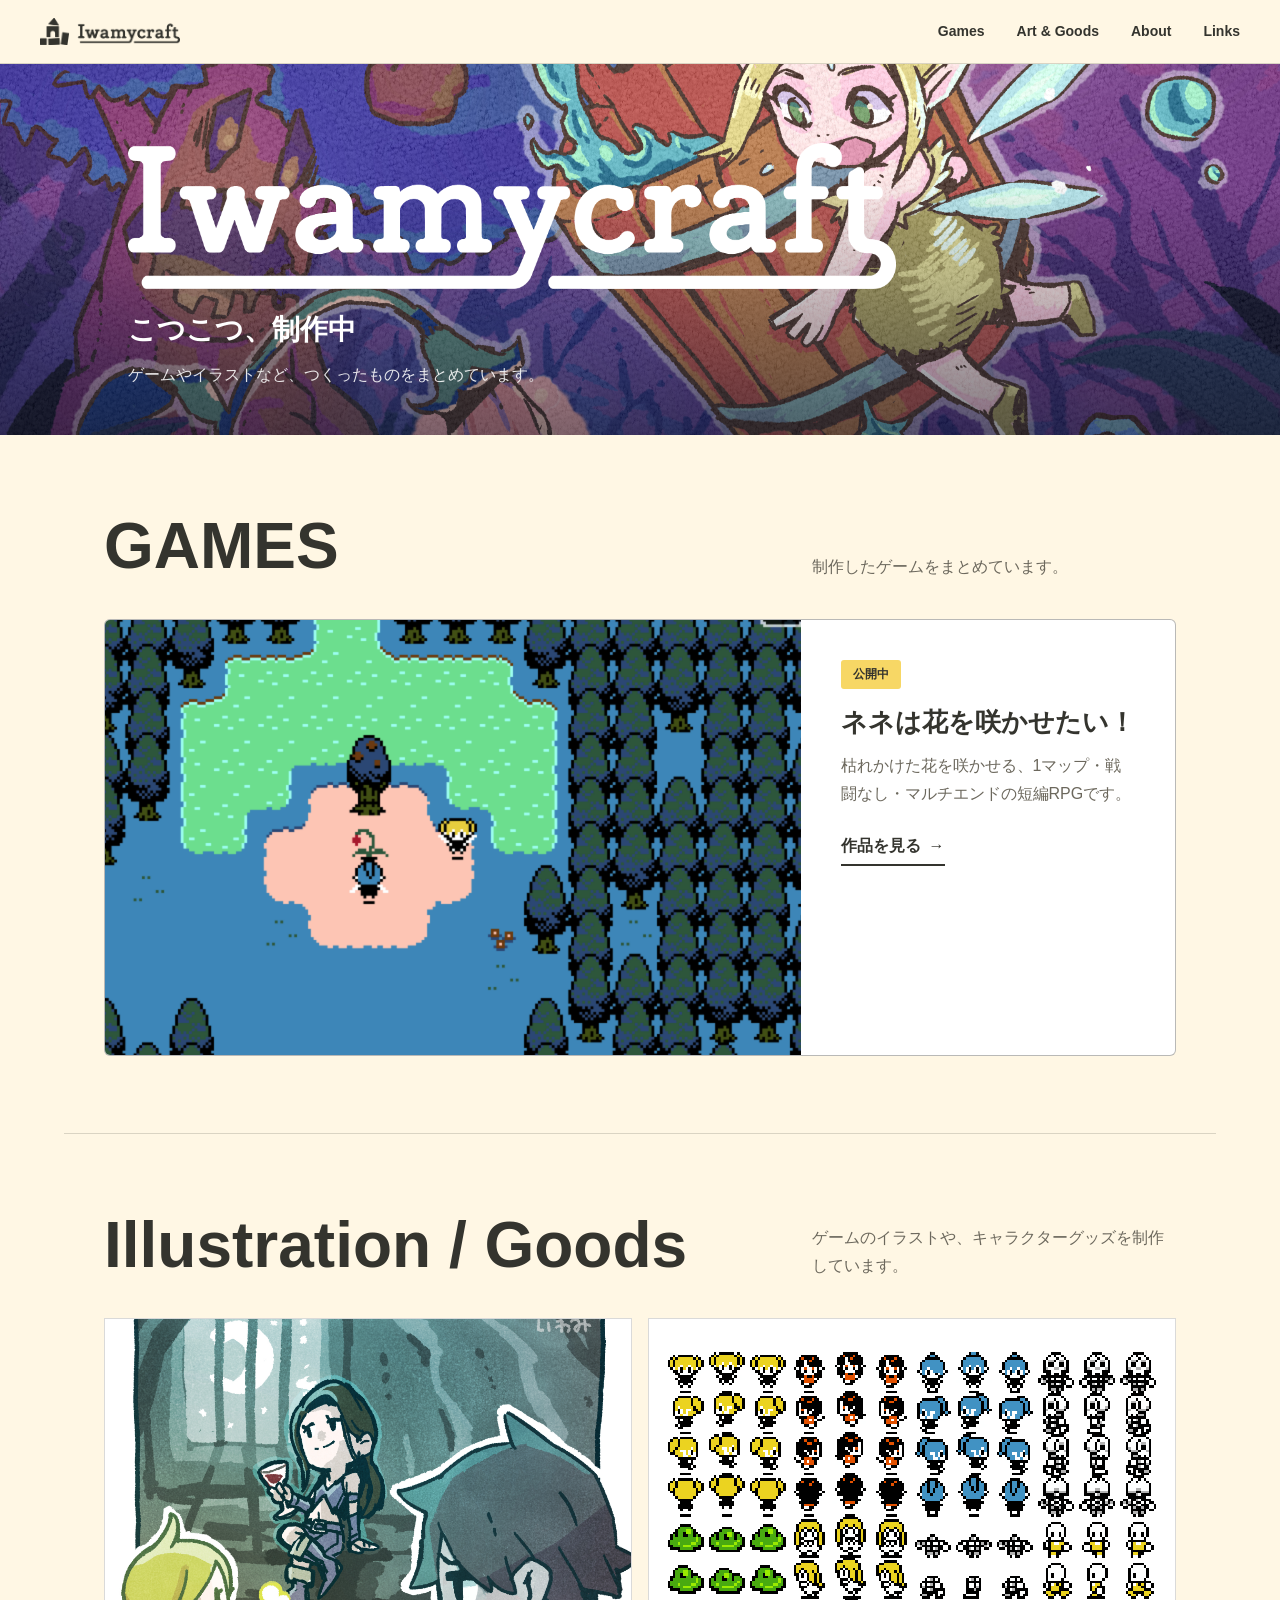
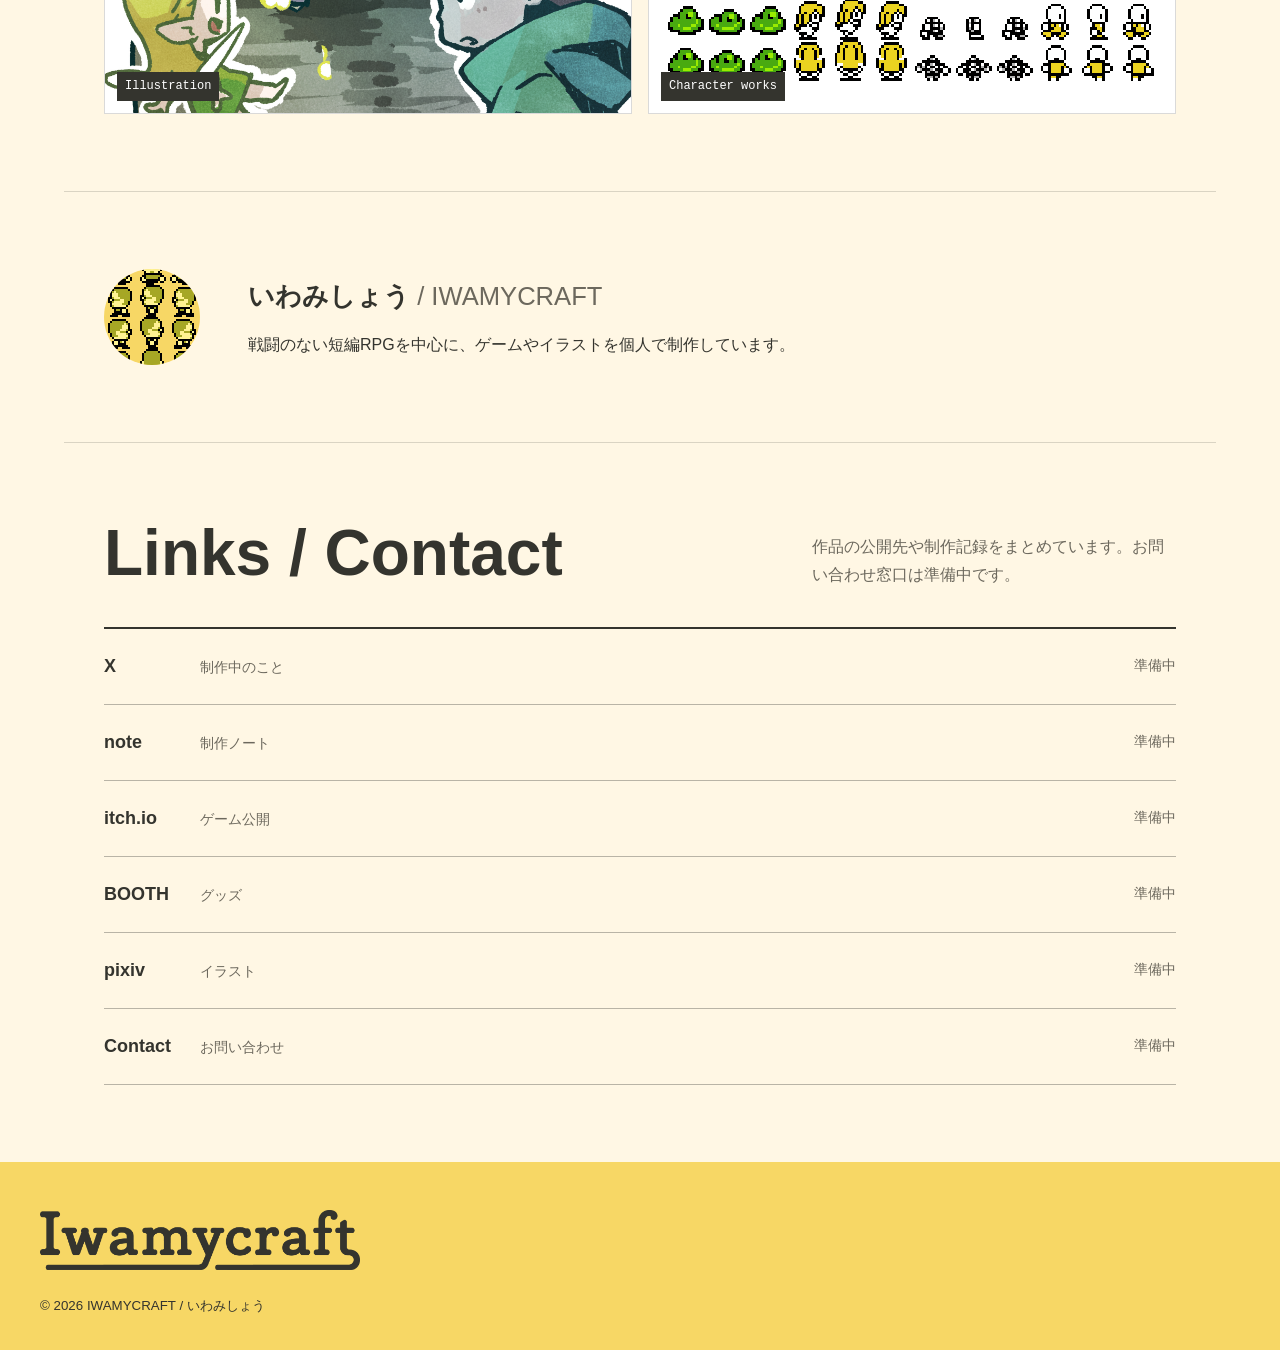
==== commit 95a55030: "Fix illustration asset path" ====
--- a/index.html
+++ b/index.html
@@ -77,7 +77,7 @@
         </header>
         <div class="art-layout">
           <figure class="art-feature">
-            <img src="assets/洞窟殺人事件イメージ.jpg" width="2000" height="2000" loading="lazy" alt="IWAMYCRAFTのキャラクターイラスト">
+            <img src="assets/iwamycraft-character-illustration.jpg" width="2000" height="2000" loading="lazy" alt="IWAMYCRAFTのキャラクターイラスト">
             <figcaption>Illustration</figcaption>
           </figure>
           <figure class="art-detail">
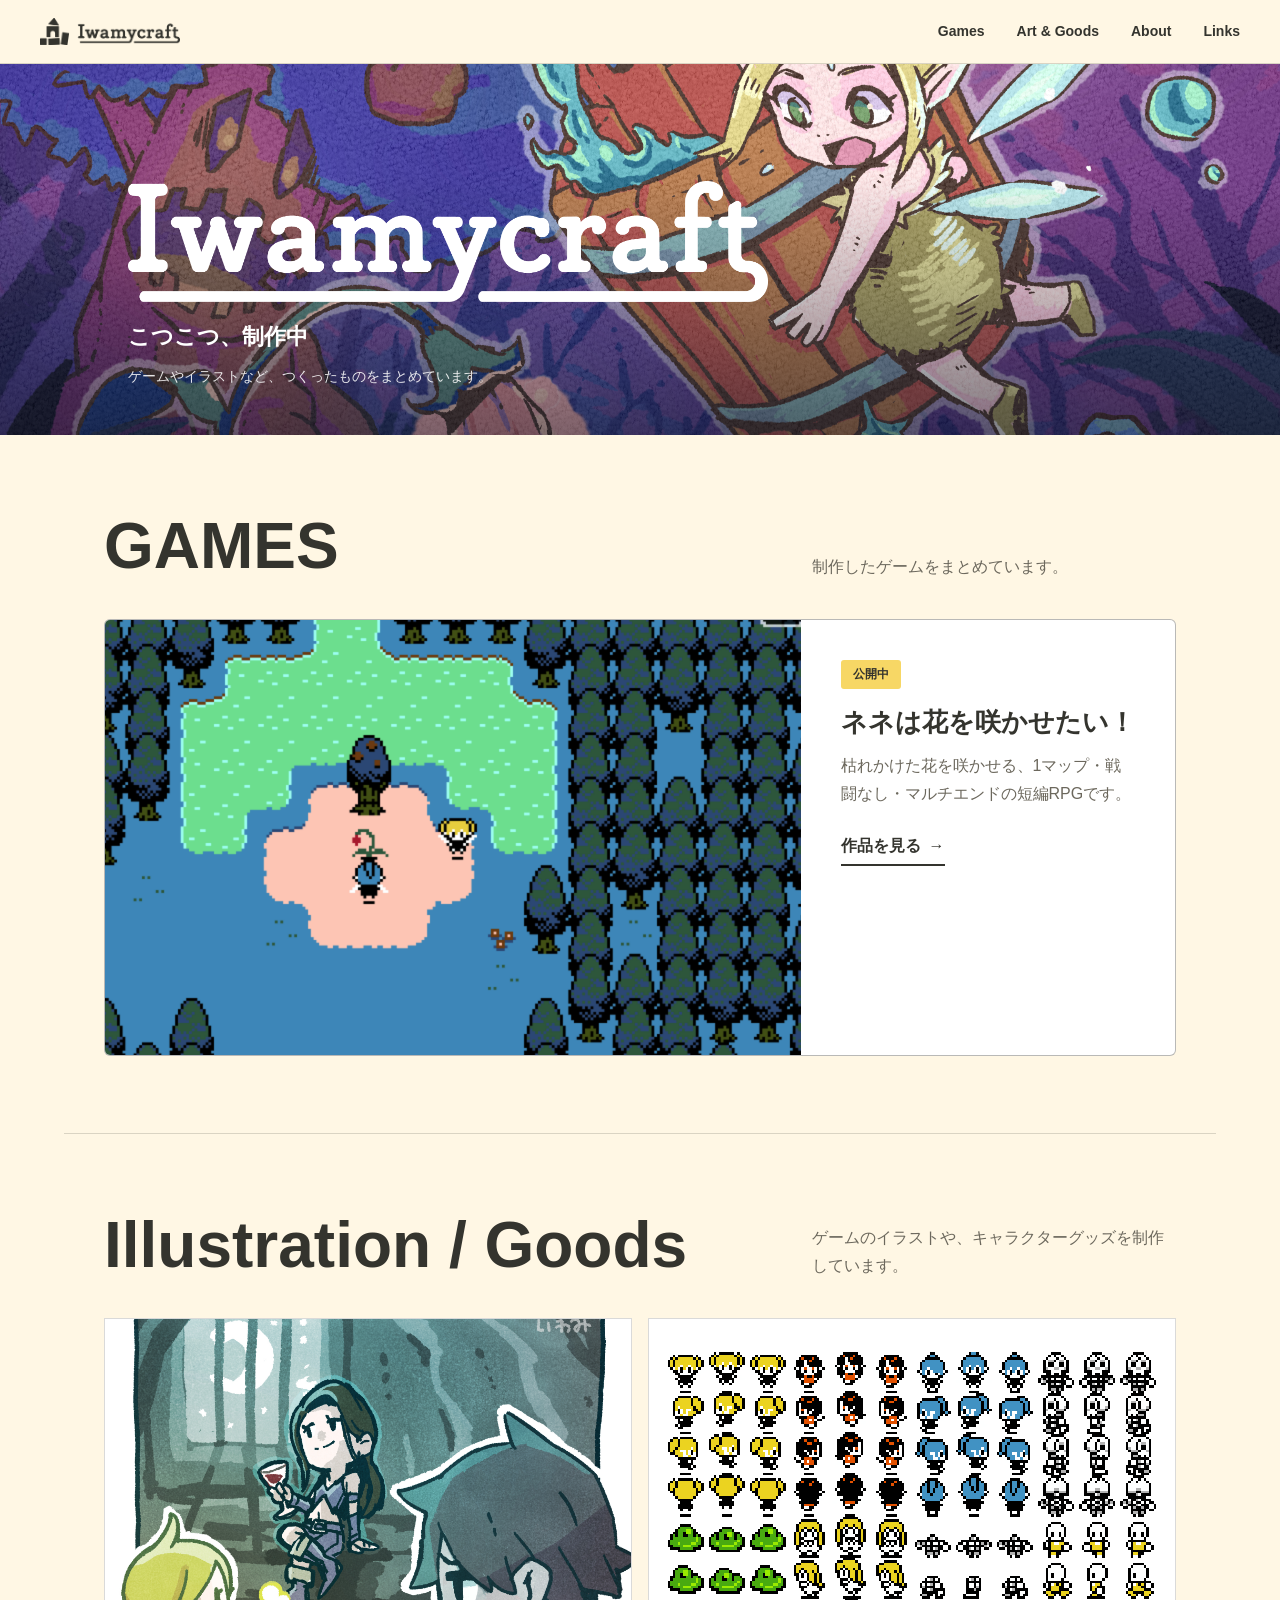
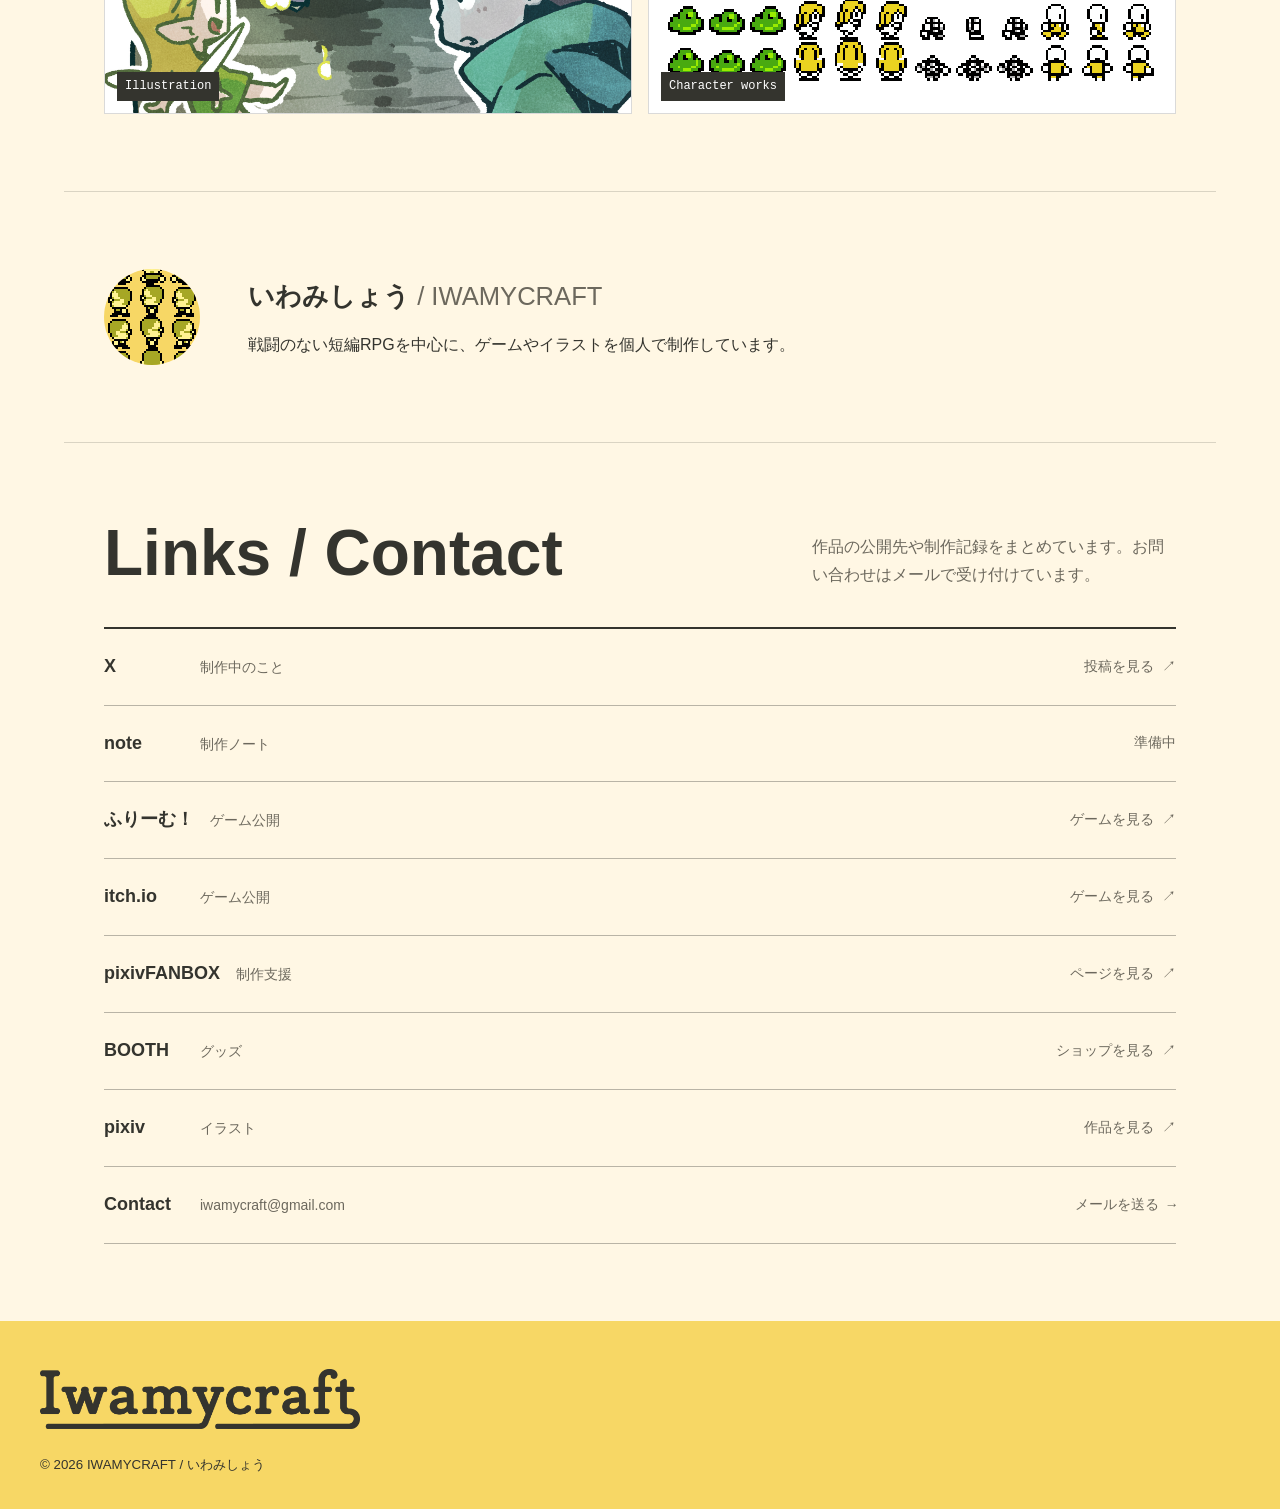
==== commit c6edc80c: "img" ====
--- a/index.html
+++ b/index.html
@@ -100,15 +100,52 @@
       <section class="section links-section" id="links" aria-labelledby="links-title">
         <header class="section-heading compact-heading">
           <h2 id="links-title">Links / Contact</h2>
-          <p>作品の公開先や制作記録をまとめています。お問い合わせ窓口は準備中です。</p>
+          <p>作品の公開先や制作記録をまとめています。お問い合わせはメールで受け付けています。</p>
         </header>
         <ul class="link-list" aria-label="外部サービス一覧">
-          <li><span><strong>X</strong><small>制作中のこと</small></span><em>準備中</em></li>
+          <li class="link-item-active">
+            <a class="link-list-link" href="https://twitter.com/iwamy_s" target="_blank" rel="noopener noreferrer">
+              <span><strong>X</strong><small>制作中のこと</small></span>
+              <em>投稿を見る ↗</em>
+            </a>
+          </li>
           <li><span><strong>note</strong><small>制作ノート</small></span><em>準備中</em></li>
-          <li><span><strong>itch.io</strong><small>ゲーム公開</small></span><em>準備中</em></li>
-          <li><span><strong>BOOTH</strong><small>グッズ</small></span><em>準備中</em></li>
-          <li><span><strong>pixiv</strong><small>イラスト</small></span><em>準備中</em></li>
-          <li><span><strong>Contact</strong><small>お問い合わせ</small></span><em>準備中</em></li>
+          <li class="link-item-active">
+            <a class="link-list-link" href="https://www.freem.ne.jp/brand/13383" target="_blank" rel="noopener noreferrer">
+              <span><strong>ふりーむ！</strong><small>ゲーム公開</small></span>
+              <em>ゲームを見る ↗</em>
+            </a>
+          </li>
+          <li class="link-item-active">
+            <a class="link-list-link" href="https://iwamycraft.itch.io" target="_blank" rel="noopener noreferrer">
+              <span><strong>itch.io</strong><small>ゲーム公開</small></span>
+              <em>ゲームを見る ↗</em>
+            </a>
+          </li>
+          <li class="link-item-active">
+            <a class="link-list-link" href="https://iwamysho.fanbox.cc/" target="_blank" rel="noopener noreferrer">
+              <span><strong>pixivFANBOX</strong><small>制作支援</small></span>
+              <em>ページを見る ↗</em>
+            </a>
+          </li>
+          <li class="link-item-active">
+            <a class="link-list-link" href="https://iwamycraft.booth.pm/" target="_blank" rel="noopener noreferrer">
+              <span><strong>BOOTH</strong><small>グッズ</small></span>
+              <em>ショップを見る ↗</em>
+            </a>
+          </li>
+          <li class="link-item-active">
+            <a class="link-list-link" href="https://www.pixiv.net/users/88117464" target="_blank" rel="noopener noreferrer">
+              <span><strong>pixiv</strong><small>イラスト</small></span>
+              <em>作品を見る ↗</em>
+            </a>
+          </li>
+          <li class="link-item-active">
+            <a class="link-list-link" href="mailto:iwamycraft@gmail.com?subject=IWAMYCRAFT%E3%81%B8%E3%81%AE%E3%81%8A%E5%95%8F%E3%81%84%E5%90%88%E3%82%8F%E3%81%9B">
+              <span><strong>Contact</strong><small>iwamycraft@gmail.com</small></span>
+              <em>メールを送る →</em>
+            </a>
+          </li>
         </ul>
       </section>
     </main>
--- a/styles.css
+++ b/styles.css
@@ -91,10 +91,10 @@
   margin-inline: auto;
   padding: var(--space-8) clamp(var(--space-4), 5vw, var(--space-16)) var(--space-12);
 }
-.hero-copy h1 { width: min(48rem, 72vw); max-width: none; line-height: 1; }
+.hero-copy h1 { width: min(40rem, 58vw); max-width: none; line-height: 1; }
 .hero-title-logo img { width: 100%; height: auto; }
-.hero-tagline { margin-block-start: var(--space-4); font-family: var(--font-editorial); font-size: clamp(1.125rem, 3vw, 1.75rem); font-weight: 700; }
-.hero-intro { max-width: 32rem; margin-block-start: var(--space-2); font-size: clamp(var(--text-sm), 1.5vw, var(--text-body)); font-weight: 400; line-height: 1.6; opacity: 0.88; }
+.hero-tagline { margin-block-start: var(--space-4); font-family: var(--font-editorial); font-size: clamp(1rem, 2vw, 1.375rem); font-weight: 700; }
+.hero-intro { max-width: 28rem; margin-block-start: var(--space-2); font-size: var(--text-sm); font-weight: 400; line-height: 1.6; opacity: 0.88; }
 .section { width: min(100%, var(--layout-content)); margin-inline: auto; padding: clamp(var(--space-12), 6vw, var(--space-20)) clamp(var(--space-4), 5vw, var(--space-10)); }
 .section + .section { border-block-start: var(--rule-thin) solid var(--color-line); }
 .section-heading { display: grid; grid-template-columns: minmax(0, 1.3fr) minmax(16rem, 0.7fr); align-items: end; gap: clamp(var(--space-4), 2.5vw, var(--space-8)); margin-block-end: clamp(var(--space-6), 3vw, var(--space-10)); }
@@ -130,6 +130,8 @@
 
 .link-list { border-block-start: var(--rule-bold) solid var(--color-ink); }
 .link-list li { min-height: 4.75rem; display: flex; align-items: center; justify-content: space-between; gap: var(--space-4); padding-block: var(--space-3); border-block-end: var(--rule-thin) solid var(--color-line-strong); }
+.link-list .link-item-active { padding-block: 0; }
+.link-list-link { width: 100%; min-height: 4.75rem; display: flex; align-items: center; justify-content: space-between; gap: var(--space-4); }
 .link-list span { display: flex; align-items: baseline; gap: var(--space-4); min-width: 0; }
 .link-list strong { min-width: 5rem; font-size: var(--text-lead); }
 .link-list small, .link-list em { color: var(--color-muted); font-size: var(--text-sm); font-style: normal; }
@@ -199,9 +201,11 @@
   .hero { height: clamp(18rem, 88vw, 21rem); min-height: 0; }
   .hero-media img { object-position: 60% 45%; }
   .hero-copy { padding-block-start: var(--space-8); padding-block-end: var(--space-10); }
+  .hero-copy h1 { width: min(26rem, 72vw); }
   .about-section { grid-template-columns: minmax(0, 1fr); }
   .about-mark { width: 4.5rem; }
   .link-list span { flex-direction: column; align-items: flex-start; gap: 0; }
+  .link-list-link { align-items: center; }
 }
 
 @media (prefers-reduced-motion: reduce) {
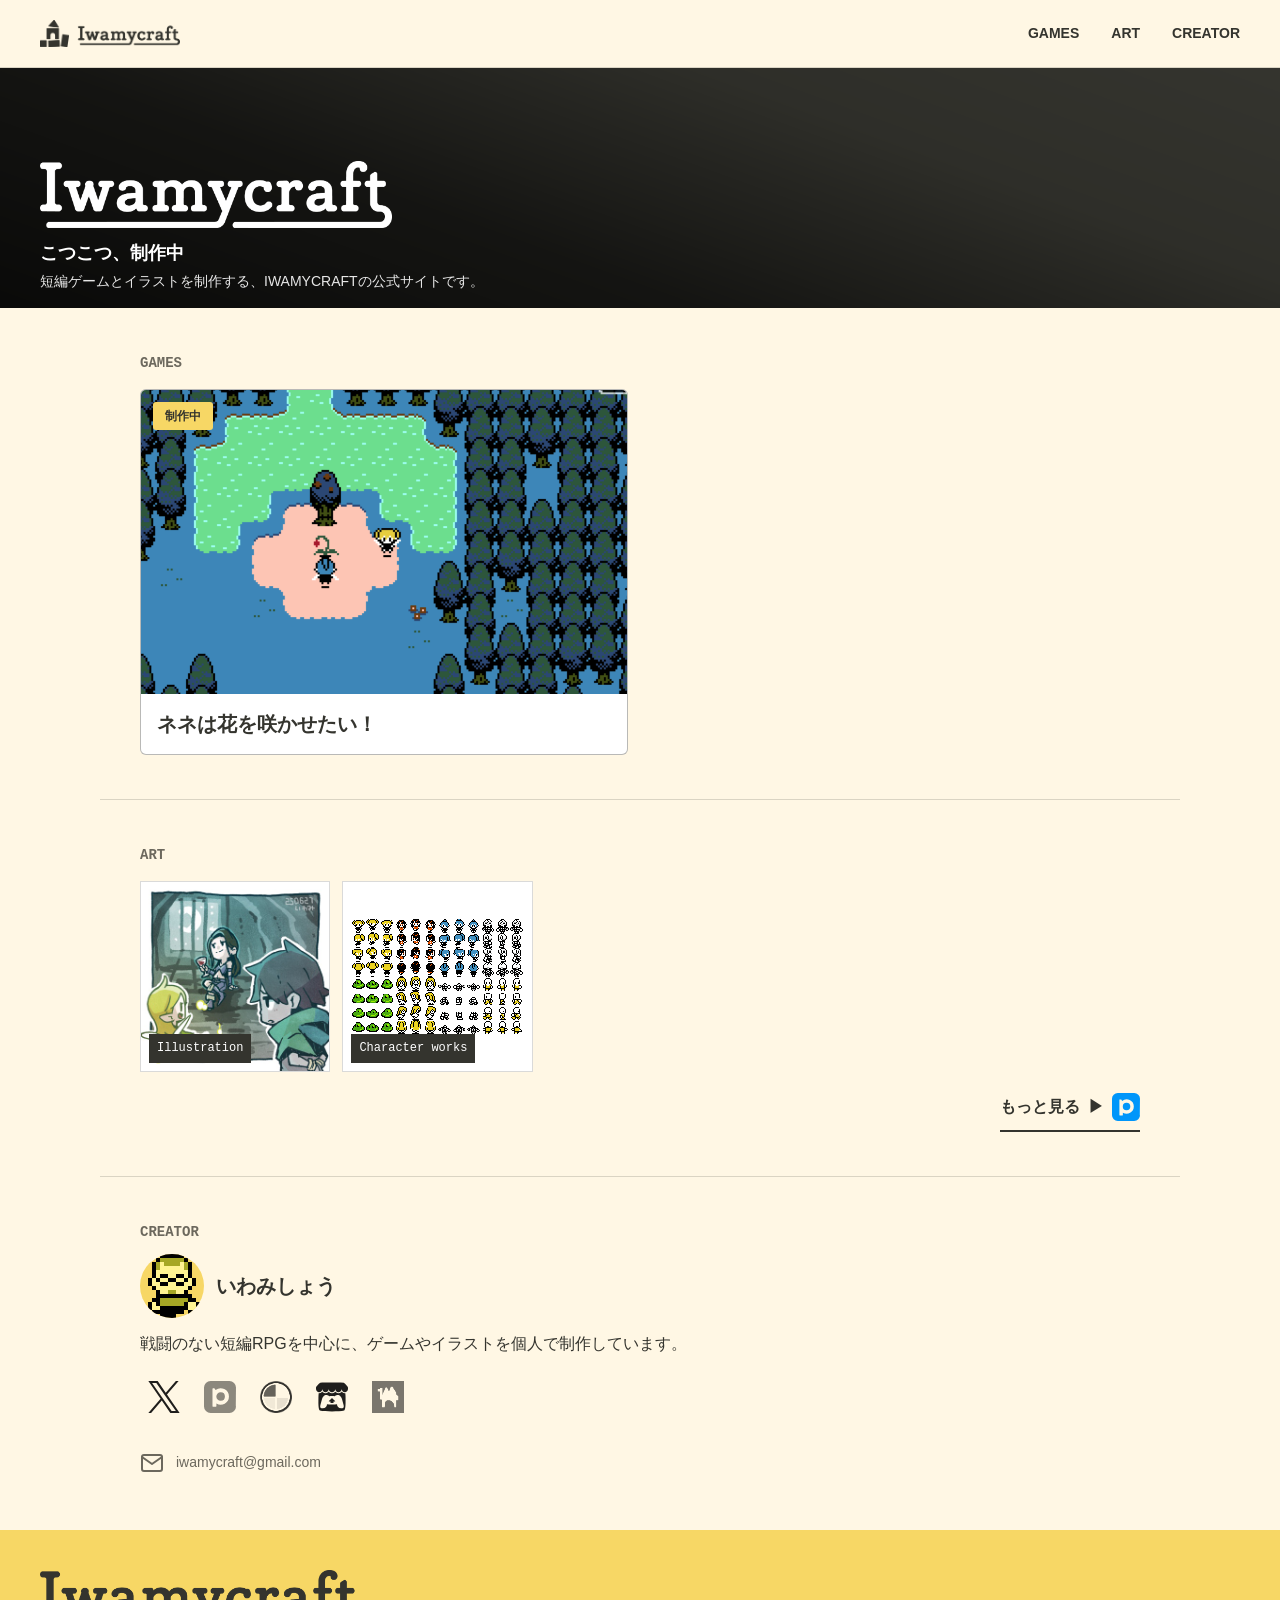
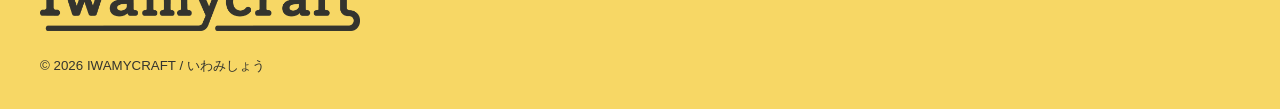
==== commit d346c9c6: "Redesign IWAMYCRAFT homepage" ====
--- a/index.html
+++ b/index.html
@@ -7,16 +7,21 @@
     <meta property="og:type" content="website">
     <meta property="og:title" content="IWAMYCRAFT | こつこつ、制作中">
     <meta property="og:description" content="戦闘のない短編RPGを中心に、ゲームやイラストを個人で制作しています。">
-    <meta property="og:image" content="assets/ogp-logo-base.png">
+    <meta property="og:url" content="https://www.iwamycraft.com/">
+    <meta property="og:image" content="https://www.iwamycraft.com/assets/ogp-logo-base.png">
+    <meta property="og:image:alt" content="IWAMYCRAFTのロゴ">
     <meta name="twitter:card" content="summary_large_image">
+    <meta name="twitter:image" content="https://www.iwamycraft.com/assets/ogp-logo-base.png">
+    <meta name="twitter:image:alt" content="IWAMYCRAFTのロゴ">
     <title>IWAMYCRAFT | こつこつ、制作中</title>
+    <link rel="canonical" href="https://www.iwamycraft.com/">
     <link rel="icon" href="assets/favicon.ico" sizes="any">
     <link rel="icon" href="assets/favicon-32.png" type="image/png" sizes="32x32">
     <link rel="apple-touch-icon" href="assets/apple-touch-icon.png">
-    <link rel="stylesheet" href="tokens.css?v=20260921">
-    <link rel="stylesheet" href="styles.css?v=20260921">
-    <script defer src="games-data.js?v=20260921"></script>
-    <script defer src="site.js?v=20260921"></script>
+    <link rel="stylesheet" href="tokens.css?v=20260930-7">
+    <link rel="stylesheet" href="styles.css?v=20260930-8">
+    <script defer src="games-data.js?v=20260930-7"></script>
+    <script defer src="site.js?v=20260930-7"></script>
   </head>
   <body>
     <a class="skip-link" href="#main">本文へ移動</a>
@@ -25,18 +30,18 @@
         <img src="assets/iwamycraft_logo_dark.png" width="772" height="292" alt="IWAMYCRAFT">
       </a>
       <nav class="site-nav" aria-label="主要ナビゲーション">
-        <a href="#works">Games</a>
-        <a href="#art-goods">Art &amp; Goods</a>
-        <a href="#about">About</a>
-        <a href="#links">Links</a>
+        <a href="#works">GAMES</a>
+        <a href="#illustration">ART</a>
+        <a href="#about">CREATOR</a>
       </nav>
     </header>
 
     <main id="main">
       <section class="hero" id="top" aria-labelledby="hero-title">
         <picture class="hero-media">
-          <source srcset="assets/hero-main.jpg" media="(min-width: 1px)" type="image/jpeg">
-          <img src="assets/nene-flower-quest-main-visual.jpg" width="4093" height="2894" alt="IWAMYCRAFTのメインビジュアル">
+          <source srcset="assets/hero-mobile.jpg" media="(max-width: 47.99rem)" type="image/jpeg">
+          <source srcset="assets/hero-desktop.jpg" media="(min-width: 48rem)" type="image/jpeg">
+          <img src="assets/hero-desktop.jpg" width="2400" height="480" alt="IWAMYCRAFTのメインビジュアル" decoding="async" fetchpriority="high">
         </picture>
         <div class="hero-shade" aria-hidden="true"></div>
         <div class="hero-copy">
@@ -44,109 +49,92 @@
             <img src="assets/iwamycraft_logotype_white.png" width="2400" height="455" alt="IWAMYCRAFT">
           </h1>
           <p class="hero-tagline">こつこつ、制作中</p>
-          <p class="hero-intro">ゲームやイラストなど、つくったものをまとめています。</p>
+          <p class="hero-intro">短編ゲームとイラストを制作する、IWAMYCRAFTの公式サイトです。</p>
         </div>
       </section>
 
       <section class="section works-section" id="works" aria-labelledby="works-title">
         <header class="section-heading">
-          <h2 id="works-title">Games</h2>
-          <p>制作したゲームをまとめています。</p>
+          <h2 id="works-title">GAMES</h2>
         </header>
         <div class="games-grid" id="games-grid" aria-live="polite">
           <article class="game-card game-card-static">
             <a class="game-card-link" href="works/nene-flower-quest.html" aria-label="ネネは花を咲かせたい！の詳細を見る">
               <figure class="game-card-media">
-                <img src="assets/nene-flower-quest-gameplay.png" width="1508" height="1112" alt="ネネは花を咲かせたい！のゲーム画面">
+                <img src="assets/nene-flower-quest-gameplay.png" width="1508" height="1112" loading="lazy" decoding="async" alt="ネネは花を咲かせたい！のゲーム画面">
+                <span class="status-label">制作中</span>
               </figure>
               <div class="game-card-copy">
-                <span class="status-label">公開中</span>
                 <h3>ネネは花を咲かせたい！</h3>
-                <p>枯れかけた花を咲かせる、1マップ・戦闘なし・マルチエンドの短編RPGです。</p>
-                <span class="inline-cta">作品を見る <span aria-hidden="true">→</span></span>
               </div>
             </a>
           </article>
         </div>
       </section>
 
-      <section class="section art-section" id="art-goods" aria-labelledby="art-title">
+      <section class="section art-section" id="illustration" aria-labelledby="art-title">
         <header class="section-heading compact-heading">
-          <h2 id="art-title">Illustration / Goods</h2>
-          <p>ゲームのイラストや、キャラクターグッズを制作しています。</p>
+          <h2 id="art-title">ART</h2>
         </header>
         <div class="art-layout">
-          <figure class="art-feature">
-            <img src="assets/iwamycraft-character-illustration.jpg" width="2000" height="2000" loading="lazy" alt="IWAMYCRAFTのキャラクターイラスト">
-            <figcaption>Illustration</figcaption>
-          </figure>
-          <figure class="art-detail">
-            <img src="assets/nene-flower-quest-character-sprites.png" width="768" height="512" loading="lazy" alt="ネネは花を咲かせたい！のキャラクタースプライト">
-            <figcaption>Character works</figcaption>
-          </figure>
+          <button class="illustration-thumb art-feature" type="button" data-gallery-index="0" data-full-src="assets/iwamycraft-character-illustration.jpg" aria-label="IWAMYCRAFTのキャラクターイラストを大きく表示">
+            <img src="assets/iwamycraft-character-illustration-thumb.jpg" width="400" height="400" loading="lazy" decoding="async" alt="IWAMYCRAFTのキャラクターイラスト">
+            <span class="illustration-caption">Illustration</span>
+          </button>
+          <button class="illustration-thumb art-detail" type="button" data-gallery-index="1" data-full-src="assets/nene-flower-quest-character-sprites.png" aria-label="ネネは花を咲かせたい！のキャラクタースプライトを大きく表示">
+            <img src="assets/nene-flower-quest-character-sprites.png" width="768" height="512" loading="lazy" decoding="async" alt="ネネは花を咲かせたい！のキャラクタースプライト">
+            <span class="illustration-caption">Character works</span>
+          </button>
         </div>
+        <a class="illustration-more" href="https://www.pixiv.net/users/88117464" target="_blank" rel="noopener noreferrer" aria-label="pixivでもっと見る">
+          <span>もっと見る</span><span aria-hidden="true">▶︎</span><img src="assets/social/pixiv.svg" width="28" height="28" alt="">
+        </a>
       </section>
 
+      <dialog class="lightbox" id="illustration-lightbox" aria-labelledby="lightbox-caption">
+        <div class="lightbox-shell">
+          <button class="lightbox-close" type="button" aria-label="閉じる" title="閉じる">
+            <svg viewBox="0 0 24 24" aria-hidden="true"><path d="M18 6 6 18M6 6l12 12"/></svg>
+          </button>
+          <button class="lightbox-nav lightbox-prev" type="button" aria-label="前の画像" title="前の画像">
+            <svg viewBox="0 0 24 24" aria-hidden="true"><path d="m15 18-6-6 6-6"/></svg>
+          </button>
+          <figure class="lightbox-figure">
+            <div class="lightbox-media"><img decoding="async" alt=""></div>
+            <figcaption id="lightbox-caption"></figcaption>
+          </figure>
+          <button class="lightbox-nav lightbox-next" type="button" aria-label="次の画像" title="次の画像">
+            <svg viewBox="0 0 24 24" aria-hidden="true"><path d="m9 18 6-6-6-6"/></svg>
+          </button>
+        </div>
+      </dialog>
+
       <section class="section about-section" id="about" aria-labelledby="about-title">
-        <div class="about-mark" aria-hidden="true">
-          <img src="assets/iwamy-sho-walk-sprite.png" width="256" height="256" alt="">
-        </div>
         <div class="about-copy">
-          <h2 id="about-title">いわみしょう <span>/ IWAMYCRAFT</span></h2>
+          <h2 id="about-title">CREATOR</h2>
+          <div class="about-identity">
+            <div class="about-mark" aria-hidden="true">
+              <span class="about-sprite"></span>
+            </div>
+            <h3>いわみしょう</h3>
+          </div>
           <p>戦闘のない短編RPGを中心に、ゲームやイラストを個人で制作しています。</p>
         </div>
       </section>
 
       <section class="section links-section" id="links" aria-labelledby="links-title">
-        <header class="section-heading compact-heading">
-          <h2 id="links-title">Links / Contact</h2>
-          <p>作品の公開先や制作記録をまとめています。お問い合わせはメールで受け付けています。</p>
-        </header>
-        <ul class="link-list" aria-label="外部サービス一覧">
-          <li class="link-item-active">
-            <a class="link-list-link" href="https://twitter.com/iwamy_s" target="_blank" rel="noopener noreferrer">
-              <span><strong>X</strong><small>制作中のこと</small></span>
-              <em>投稿を見る ↗</em>
-            </a>
-          </li>
-          <li><span><strong>note</strong><small>制作ノート</small></span><em>準備中</em></li>
-          <li class="link-item-active">
-            <a class="link-list-link" href="https://www.freem.ne.jp/brand/13383" target="_blank" rel="noopener noreferrer">
-              <span><strong>ふりーむ！</strong><small>ゲーム公開</small></span>
-              <em>ゲームを見る ↗</em>
-            </a>
-          </li>
-          <li class="link-item-active">
-            <a class="link-list-link" href="https://iwamycraft.itch.io" target="_blank" rel="noopener noreferrer">
-              <span><strong>itch.io</strong><small>ゲーム公開</small></span>
-              <em>ゲームを見る ↗</em>
-            </a>
-          </li>
-          <li class="link-item-active">
-            <a class="link-list-link" href="https://iwamysho.fanbox.cc/" target="_blank" rel="noopener noreferrer">
-              <span><strong>pixivFANBOX</strong><small>制作支援</small></span>
-              <em>ページを見る ↗</em>
-            </a>
-          </li>
-          <li class="link-item-active">
-            <a class="link-list-link" href="https://iwamycraft.booth.pm/" target="_blank" rel="noopener noreferrer">
-              <span><strong>BOOTH</strong><small>グッズ</small></span>
-              <em>ショップを見る ↗</em>
-            </a>
-          </li>
-          <li class="link-item-active">
-            <a class="link-list-link" href="https://www.pixiv.net/users/88117464" target="_blank" rel="noopener noreferrer">
-              <span><strong>pixiv</strong><small>イラスト</small></span>
-              <em>作品を見る ↗</em>
-            </a>
-          </li>
-          <li class="link-item-active">
-            <a class="link-list-link" href="mailto:iwamycraft@gmail.com?subject=IWAMYCRAFT%E3%81%B8%E3%81%AE%E3%81%8A%E5%95%8F%E3%81%84%E5%90%88%E3%82%8F%E3%81%9B">
-              <span><strong>Contact</strong><small>iwamycraft@gmail.com</small></span>
-              <em>メールを送る →</em>
-            </a>
-          </li>
+        <h2 class="visually-hidden" id="links-title">LINKS</h2>
+        <ul class="social-icon-list" aria-label="外部サービス一覧">
+          <li><a class="social-icon-link" href="https://twitter.com/iwamy_s" target="_blank" rel="noopener noreferrer" aria-label="X" title="X"><img src="assets/social/x.svg" width="48" height="48" alt=""></a></li>
+          <li><a class="social-icon-link" href="https://www.pixiv.net/users/88117464" target="_blank" rel="noopener noreferrer" aria-label="pixiv" title="pixiv"><img src="assets/social/pixiv.svg" width="48" height="48" alt=""></a></li>
+          <li><a class="social-icon-link" href="https://www.freem.ne.jp/brand/13383" target="_blank" rel="noopener noreferrer" aria-label="ふりーむ！" title="ふりーむ！"><img src="assets/social/freem.png" width="180" height="180" alt=""></a></li>
+          <li><a class="social-icon-link" href="https://iwamycraft.itch.io" target="_blank" rel="noopener noreferrer" aria-label="itch.io" title="itch.io"><img src="assets/social/itchio.svg" width="48" height="48" alt=""></a></li>
+          <li><a class="social-icon-link" href="https://iwamycraft.booth.pm/" target="_blank" rel="noopener noreferrer" aria-label="BOOTH" title="BOOTH"><img src="assets/social/booth.png" width="180" height="180" alt=""></a></li>
         </ul>
+        <a class="email-link" href="mailto:iwamycraft@gmail.com?subject=IWAMYCRAFT%E3%81%B8%E3%81%AE%E3%81%8A%E5%95%8F%E3%81%84%E5%90%88%E3%82%8F%E3%81%9B">
+          <svg viewBox="0 0 24 24" aria-hidden="true"><path d="M4 4h16c1.1 0 2 .9 2 2v12c0 1.1-.9 2-2 2H4c-1.1 0-2-.9-2-2V6c0-1.1.9-2 2-2Z"/><path d="m22 6-10 7L2 6"/></svg>
+          <span>iwamycraft@gmail.com</span>
+        </a>
       </section>
     </main>
 
--- a/tokens.css
+++ b/tokens.css
@@ -13,6 +13,9 @@
   --color-line: oklch(32.3% 0.0103 106.97 / 18%);
   --color-line-strong: oklch(32.3% 0.0103 106.97 / 34%);
   --color-overlay: oklch(18% 0.025 275 / 52%);
+  --color-hero-shade-deep: oklch(0% 0 0 / 82%);
+  --color-hero-shade-mid: oklch(0% 0 0 / 62%);
+  --color-hero-shade-light: oklch(0% 0 0 / 12%);
   --color-focus: oklch(50.51% 0.1266 32.79);
   --font-display: "Hiragino Maru Gothic ProN", "Hiragino Sans", "Yu Gothic", sans-serif;
   --font-body: "Hiragino Sans", "Yu Gothic", -apple-system, BlinkMacSystemFont, "Segoe UI", sans-serif;
@@ -22,6 +25,7 @@
   --space-2: 0.5rem;
   --space-3: 0.75rem;
   --space-4: 1rem;
+  --space-5: 1.25rem;
   --space-6: 1.5rem;
   --space-8: 2rem;
   --space-10: 2.5rem;
@@ -33,17 +37,23 @@
   --text-sm: 0.875rem;
   --text-body: 1rem;
   --text-lead: 1.125rem;
-  --text-h3: clamp(1.25rem, 2vw, 1.625rem);
-  --text-h2: clamp(2rem, 5vw, 4.5rem);
-  --text-hero: clamp(2.5rem, 8vw, 7rem);
+  --text-h2: 0.875rem;
+  --text-work-card-title: 1.25rem;
+  --text-creator-name: 1.25rem;
+  --text-h3: 1.25rem;
+  --text-heading: clamp(1.75rem, 3vw, 2.5rem);
+  --text-heading-large: clamp(2rem, 4vw, 2.5rem);
+  --text-hero: clamp(2.5rem, 6vw, 3.5rem);
+  --text-page-title: clamp(2rem, 5vw, 3.5rem);
   --radius-sm: 3px;
   --radius-md: 6px;
   --radius-lg: 8px;
   --rule-thin: 1px;
   --rule-bold: 2px;
-  --layout-content: 72rem;
-  --layout-text: 42rem;
-  --header-height: 4rem;
+  --layout-content: 67.5rem;
+  --layout-text: 45rem;
+  --header-height: 4.25rem;
+  --section-space-y: clamp(2rem, 3.5vw, 3rem);
   --ease-out: cubic-bezier(0.16, 1, 0.3, 1);
   --ease-in: cubic-bezier(0.7, 0, 0.84, 0);
   --ease-in-out: cubic-bezier(0.65, 0, 0.35, 1);
--- a/styles.css
+++ b/styles.css
@@ -1,8 +1,7 @@
-/* Hallmark · macrostructure: Portfolio Grid · tone: quiet independent label · anchor hue: warm yellow
- * critique: P5 H5 E4 S5 R5 V4 · contrast: pass · nav: N9 · footer: Ft6 · mobile: pass (320/375/414/768)
+/* Hallmark · pre-emit critique: P5 H4 E4 S5 R5 V4
+ * macrostructure: Portfolio Grid · tone: quiet independent label · anchor hue: warm yellow
+ * nav: N9 · footer: Ft6 · visual QA pending after 2026-09-30 update
  */
-@import url("tokens.css");
-
 *, *::before, *::after { box-sizing: border-box; }
 html, body { overflow-x: clip; }
 html { scroll-behavior: smooth; scroll-padding-top: calc(var(--header-height) + var(--space-4)); }
@@ -12,7 +11,7 @@
   background: var(--color-background);
   font-family: var(--font-body);
   font-size: var(--text-body);
-  line-height: 1.75;
+  line-height: 1.7;
 }
 img { display: block; max-width: 100%; height: auto; }
 a { color: inherit; text-decoration: none; }
@@ -21,6 +20,7 @@
 ul { padding: 0; list-style: none; }
 h1, h2, h3 { min-width: 0; overflow-wrap: anywhere; font-family: var(--font-display); font-weight: 700; letter-spacing: 0; }
 ::selection { color: var(--color-accent-ink); background: var(--color-accent); }
+.visually-hidden { position: absolute !important; width: 1px !important; height: 1px !important; padding: 0 !important; margin: -1px !important; overflow: hidden !important; clip: rect(0, 0, 0, 0) !important; white-space: nowrap !important; border: 0 !important; }
 
 .skip-link {
   position: fixed;
@@ -39,7 +39,7 @@
   position: sticky;
   inset-block-start: 0;
   z-index: 20;
-  min-height: var(--header-height);
+  height: var(--header-height);
   display: flex;
   align-items: center;
   justify-content: space-between;
@@ -74,7 +74,8 @@
 
 .hero {
   position: relative;
-  height: clamp(18rem, 29vw, 24rem);
+  width: 100%;
+  height: clamp(12rem, 20vw, 15rem);
   min-height: 0;
   display: grid;
   align-items: end;
@@ -85,79 +86,131 @@
 .hero-media, .hero-media img, .hero-shade { position: absolute; inset: 0; width: 100%; height: 100%; }
 .hero-media { z-index: -2; overflow: hidden; }
 .hero-media img { object-fit: cover; object-position: 54% 42%; }
-.hero-shade { z-index: -1; background: linear-gradient(to top, var(--color-overlay), transparent 70%); }
+.hero-shade { z-index: -1; background: linear-gradient(20deg, var(--color-hero-shade-deep) 0%, var(--color-hero-shade-mid) 36%, var(--color-hero-shade-light) 70%, transparent 100%); mix-blend-mode: multiply; }
 .hero-copy {
-  width: min(100%, var(--layout-content));
-  margin-inline: auto;
-  padding: var(--space-8) clamp(var(--space-4), 5vw, var(--space-16)) var(--space-12);
-}
-.hero-copy h1 { width: min(40rem, 58vw); max-width: none; line-height: 1; }
+  width: 100%;
+  padding: var(--space-4) clamp(var(--space-4), 5vw, var(--space-10));
+}
+.hero-copy h1 { width: min(22rem, 45vw); max-width: none; line-height: 1; }
 .hero-title-logo img { width: 100%; height: auto; }
-.hero-tagline { margin-block-start: var(--space-4); font-family: var(--font-editorial); font-size: clamp(1rem, 2vw, 1.375rem); font-weight: 700; }
-.hero-intro { max-width: 28rem; margin-block-start: var(--space-2); font-size: var(--text-sm); font-weight: 400; line-height: 1.6; opacity: 0.88; }
-.section { width: min(100%, var(--layout-content)); margin-inline: auto; padding: clamp(var(--space-12), 6vw, var(--space-20)) clamp(var(--space-4), 5vw, var(--space-10)); }
+.hero-tagline { margin-block-start: var(--space-3); font-family: var(--font-editorial); font-size: var(--text-lead); font-weight: 700; line-height: 1.5; }
+.hero-intro { max-width: 30rem; margin-block-start: var(--space-1); font-size: var(--text-sm); font-weight: 400; line-height: 1.5; opacity: 0.9; }
+.section { width: min(100%, var(--layout-content)); margin-inline: auto; padding: var(--section-space-y) clamp(var(--space-4), 5vw, var(--space-10)); }
 .section + .section { border-block-start: var(--rule-thin) solid var(--color-line); }
-.section-heading { display: grid; grid-template-columns: minmax(0, 1.3fr) minmax(16rem, 0.7fr); align-items: end; gap: clamp(var(--space-4), 2.5vw, var(--space-8)); margin-block-end: clamp(var(--space-6), 3vw, var(--space-10)); }
-.section-heading h2 { font-size: var(--text-h2); line-height: 1.08; text-transform: uppercase; }
-.section-heading p { max-width: var(--layout-text); color: var(--color-muted); }
-.compact-heading h2 { text-transform: none; }
-
-.games-grid { display: grid; gap: var(--space-8); }
+.section-heading { margin-block-end: var(--space-4); }
+.section-heading h2, .about-copy h2 { color: var(--color-muted); font-family: var(--font-mono); font-size: var(--text-h2); font-weight: 800; line-height: 1.25rem; text-transform: uppercase; }
+.section-heading p { max-width: var(--layout-text); margin-block-start: var(--space-2); color: var(--color-muted); }
+
+.games-grid { display: grid; gap: var(--space-6); }
 .game-card { min-width: 0; background: var(--color-surface); border: var(--rule-thin) solid var(--color-line-strong); border-radius: var(--radius-md); overflow: clip; }
-.game-card-link { display: grid; min-width: 0; color: inherit; }
-.game-card-media { min-width: 0; aspect-ratio: 16 / 10; overflow: hidden; background: var(--color-surface-warm); }
+.game-card-link { display: block; min-width: 0; color: inherit; }
+.game-card-link:focus-visible { outline-offset: -3px; }
+.game-card-media { position: relative; min-width: 0; aspect-ratio: 16 / 10; overflow: hidden; background: var(--color-surface-warm); }
 .game-card-media img { width: 100%; height: 100%; object-fit: cover; transition: transform var(--dur-normal) var(--ease-out); }
-.game-card-copy { display: flex; flex-direction: column; align-items: flex-start; padding: clamp(var(--space-6), 4vw, var(--space-10)); }
-.status-label { display: inline-block; margin-block-end: var(--space-4); padding: var(--space-1) var(--space-3); color: var(--color-accent-ink); background: var(--color-accent); border-radius: var(--radius-sm); font-size: var(--text-xs); font-weight: 800; }
-.game-card-copy h3 { font-size: var(--text-h3); line-height: 1.35; }
-.game-card-copy p { max-width: 42rem; margin-block-start: var(--space-3); color: var(--color-muted); }
-.inline-cta { display: inline-flex; align-items: center; gap: var(--space-2); margin-block-start: var(--space-6); padding-block-end: var(--space-1); border-block-end: var(--rule-bold) solid var(--color-ink); font-weight: 800; white-space: nowrap; }
-
-.art-layout { display: grid; gap: var(--space-4); }
-.art-layout figure { min-width: 0; border: var(--rule-thin) solid var(--color-line); background: var(--color-surface); }
-.art-layout figure { position: relative; overflow: clip; }
-.art-layout figure img { width: 100%; height: 100%; object-fit: cover; }
-.art-layout figcaption { position: absolute; inset: auto auto var(--space-3) var(--space-3); padding: var(--space-1) var(--space-2); color: var(--color-surface); background: var(--color-ink); font-family: var(--font-mono); font-size: var(--text-xs); }
-.art-feature { aspect-ratio: 4 / 3; }
-.art-detail { aspect-ratio: 4 / 3; image-rendering: pixelated; }
-.art-detail img { object-fit: contain !important; padding: var(--space-4); }
-.about-section { display: grid; grid-template-columns: auto minmax(0, 1fr); align-items: center; gap: clamp(var(--space-6), 5vw, var(--space-12)); }
-.about-mark { width: 6rem; aspect-ratio: 1; overflow: hidden; border-radius: 50%; background: var(--color-accent); }
-.about-mark img { width: 100%; height: 100%; object-fit: cover; image-rendering: pixelated; }
-.about-copy h2 { font-size: var(--text-h3); }
-.about-copy h2 span { color: var(--color-muted); font-weight: 500; }
+.game-card-copy { padding: var(--space-4); }
+.status-label { position: absolute; inset-block-start: var(--space-3); inset-inline-start: var(--space-3); z-index: 1; display: inline-block; padding: var(--space-1) var(--space-3); color: var(--color-accent-ink); background: var(--color-accent); border-radius: var(--radius-sm); font-size: var(--text-xs); font-weight: 800; }
+.game-card-copy h3 { font-size: var(--text-work-card-title); line-height: 1.4; }
+
+.art-layout { display: grid; grid-template-columns: repeat(5, minmax(0, 1fr)); gap: var(--space-3); }
+.illustration-thumb { position: relative; min-width: 0; padding: 0; overflow: clip; color: inherit; background: var(--color-surface); border: var(--rule-thin) solid var(--color-line); font: inherit; text-align: start; cursor: zoom-in; }
+.illustration-thumb img { width: 100%; height: 100%; object-fit: cover; transition: transform var(--dur-normal) var(--ease-out); }
+.illustration-caption { position: absolute; inset: auto var(--space-2) var(--space-2); width: fit-content; max-width: calc(100% - var(--space-4)); padding: var(--space-1) var(--space-2); color: var(--color-surface); background: var(--color-ink); font-family: var(--font-mono); font-size: var(--text-xs); overflow: hidden; text-overflow: ellipsis; white-space: nowrap; }
+.art-feature, .art-detail { aspect-ratio: 1; }
+.art-detail { image-rendering: pixelated; }
+.art-detail img { object-fit: contain !important; padding: var(--space-2); }
+.illustration-more { width: fit-content; display: flex; align-items: center; gap: var(--space-2); min-height: 2.75rem; margin-block-start: var(--space-4); margin-inline-start: auto; padding-block-end: var(--space-1); border-block-end: var(--rule-bold) solid var(--color-ink); font-weight: 800; }
+.illustration-more img { width: 1.75rem; height: 1.75rem; object-fit: contain; }
+.lightbox { width: min(calc(100% - var(--space-8)), 64rem); max-width: none; padding: 0; color: var(--color-ink); background: transparent; border: 0; overflow: visible; }
+.lightbox::backdrop { background: var(--color-overlay); }
+.lightbox[open] { animation: lightbox-in var(--dur-normal) var(--ease-out) both; }
+.lightbox.is-closing { animation: lightbox-out 180ms var(--ease-in) both; }
+.lightbox-shell { position: relative; height: min(82svh, 46rem); padding: var(--space-10) clamp(var(--space-12), 6vw, var(--space-20)) var(--space-4); background: var(--color-surface); border-radius: var(--radius-md); }
+.lightbox-figure { height: 100%; min-width: 0; display: grid; grid-template-rows: minmax(0, 1fr) 2.5rem; }
+.lightbox-media { min-width: 0; min-height: 0; display: grid; place-items: center; overflow: hidden; }
+.lightbox-media img { width: 100%; height: 100%; object-fit: contain; }
+.lightbox-figure figcaption { display: grid; place-items: center; color: var(--color-muted); font-size: var(--text-sm); text-align: center; }
+.lightbox-figure.is-switching-next .lightbox-media img { animation: image-next 300ms var(--ease-out) both; }
+.lightbox-figure.is-switching-prev .lightbox-media img { animation: image-prev 300ms var(--ease-out) both; }
+.lightbox-close, .lightbox-nav { display: grid; place-items: center; width: 2.75rem; height: 2.75rem; padding: 0; color: var(--color-ink); background: var(--color-background); border: 0; border-radius: 50%; cursor: pointer; transition: background-color var(--dur-fast) var(--ease-out), transform var(--dur-fast) var(--ease-out); }
+.lightbox-close { position: absolute; inset-block-start: var(--space-2); inset-inline-end: var(--space-2); z-index: 1; }
+.lightbox-nav { position: absolute; inset-block-start: 50%; z-index: 1; transform: translateY(-50%); }
+.lightbox-prev { inset-inline-start: var(--space-3); }
+.lightbox-next { inset-inline-end: var(--space-3); }
+.lightbox-close svg, .lightbox-nav svg, .email-link svg { width: 1.5rem; height: 1.5rem; fill: none; stroke: currentColor; stroke-width: 2; stroke-linecap: round; stroke-linejoin: round; }
+
+@keyframes lightbox-in {
+  from { opacity: 0; transform: translateY(var(--space-3)) scale(0.985); }
+  to { opacity: 1; transform: translateY(0) scale(1); }
+}
+@keyframes lightbox-out {
+  from { opacity: 1; transform: translateY(0) scale(1); }
+  to { opacity: 0; transform: translateY(var(--space-2)) scale(0.99); }
+}
+@keyframes image-next {
+  from { opacity: 0; transform: translateX(var(--space-4)) scale(0.99); }
+  to { opacity: 1; transform: translateX(0) scale(1); }
+}
+@keyframes image-prev {
+  from { opacity: 0; transform: translateX(calc(var(--space-4) * -1)) scale(0.99); }
+  to { opacity: 1; transform: translateX(0) scale(1); }
+}
+@keyframes creator-walk {
+  0%, 24.99% { background-position: 0 0; }
+  25%, 49.99% { background-position: 50% 0; }
+  50%, 74.99% { background-position: 100% 0; }
+  75%, 100% { background-position: 50% 0; }
+}
+.about-section { display: block; border-block-start: var(--rule-thin) solid var(--color-line); }
+.about-identity { display: flex; align-items: center; gap: var(--space-3); margin-block-start: var(--space-3); }
+.about-mark { width: 4rem; aspect-ratio: 1; overflow: hidden; border-radius: 50%; background: var(--color-accent); }
+.about-sprite {
+  display: block;
+  width: 100%;
+  height: 100%;
+  background-image: url("assets/iwamy-sho-walk-sprite.png");
+  background-repeat: no-repeat;
+  background-size: 300% 400%;
+  background-position: 50% 0;
+  image-rendering: pixelated;
+  animation: creator-walk 800ms linear infinite;
+}
+.about-copy h3 { font-size: var(--text-creator-name); line-height: 1.4; }
 .about-copy p { max-width: var(--layout-text); margin-block-start: var(--space-3); font-family: var(--font-editorial); }
 
-.link-list { border-block-start: var(--rule-bold) solid var(--color-ink); }
-.link-list li { min-height: 4.75rem; display: flex; align-items: center; justify-content: space-between; gap: var(--space-4); padding-block: var(--space-3); border-block-end: var(--rule-thin) solid var(--color-line-strong); }
-.link-list .link-item-active { padding-block: 0; }
-.link-list-link { width: 100%; min-height: 4.75rem; display: flex; align-items: center; justify-content: space-between; gap: var(--space-4); }
-.link-list span { display: flex; align-items: baseline; gap: var(--space-4); min-width: 0; }
-.link-list strong { min-width: 5rem; font-size: var(--text-lead); }
-.link-list small, .link-list em { color: var(--color-muted); font-size: var(--text-sm); font-style: normal; }
-.link-list em { flex: 0 0 auto; font-family: var(--font-mono); white-space: nowrap; }
-
-.site-footer { padding: var(--space-12) clamp(var(--space-4), 5vw, var(--space-10)) max(var(--space-8), env(safe-area-inset-bottom)); background: var(--color-accent); color: var(--color-accent-ink); }
+.about-section { padding-block-end: var(--space-4); }
+.links-section { padding-block-start: 0; border-block-start: 0 !important; }
+.social-icon-list { display: flex; flex-wrap: nowrap; align-items: center; gap: var(--space-2); }
+.social-icon-link { width: 3rem; height: 3rem; display: grid; place-items: center; background: transparent; transition: transform var(--dur-fast) var(--ease-out), opacity var(--dur-fast) var(--ease-out); }
+.social-icon-link img { width: 2rem; height: 2rem; object-fit: contain; mix-blend-mode: multiply; filter: grayscale(1) contrast(1.8); opacity: 0.88; transition: filter var(--dur-fast) var(--ease-out), opacity var(--dur-fast) var(--ease-out); }
+.email-link { width: fit-content; display: inline-flex; align-items: center; gap: var(--space-3); min-height: 2.75rem; margin-block-start: var(--space-5); color: var(--color-muted); font-size: var(--text-sm); overflow-wrap: anywhere; transition: color var(--dur-fast) var(--ease-out); }
+.email-link svg { flex: 0 0 auto; }
+
+.site-footer { padding: var(--space-10) clamp(var(--space-4), 5vw, var(--space-10)) max(var(--space-8), env(safe-area-inset-bottom)); background: var(--color-accent); color: var(--color-accent-ink); }
 .site-footer img { width: min(20rem, 70vw); }
 .site-footer small { display: block; margin-block-start: var(--space-6); }
 
 .work-page .site-header { position: relative; }
-.work-hero { width: min(100%, var(--layout-content)); margin-inline: auto; padding: var(--space-8) clamp(var(--space-4), 5vw, var(--space-10)) var(--space-16); }
+.work-hero { width: min(100%, var(--layout-content)); margin-inline: auto; padding: var(--space-6) clamp(var(--space-4), 5vw, var(--space-10)) var(--space-12); }
 .work-hero-media { aspect-ratio: 16 / 10; overflow: clip; border-radius: var(--radius-md); background: var(--color-surface-warm); }
 .work-hero-media img { width: 100%; height: 100%; object-fit: cover; }
-.work-hero-copy { max-width: 48rem; margin-block-start: var(--space-8); }
+.work-hero-copy { max-width: 48rem; margin-block-start: var(--space-6); }
 .back-link, .primary-link, .secondary-link, .text-link { display: inline-flex; align-items: center; min-height: 2.75rem; font-weight: 800; white-space: nowrap; }
-.back-link { margin-block-end: var(--space-6); border-block-end: var(--rule-thin) solid var(--color-line-strong); }
-.work-hero-copy h1 { font-size: clamp(2rem, 6vw, 4.5rem); line-height: 1.08; }
+.back-link { margin-block-end: var(--space-4); border-block-end: var(--rule-thin) solid var(--color-line-strong); }
+.work-hero-copy h1 { font-size: var(--text-page-title); line-height: 1.12; }
 .work-lead { margin-block-start: var(--space-4); font-size: var(--text-lead); }
 .work-actions { display: flex; flex-wrap: wrap; gap: var(--space-3); margin-block-start: var(--space-8); }
+.work-status { width: fit-content; margin-block-start: var(--space-6); padding: var(--space-2) var(--space-4); color: var(--color-accent-ink); background: var(--color-accent); border-radius: var(--radius-sm); font-size: var(--text-sm); font-weight: 800; }
 .primary-link, .text-link { padding-inline: var(--space-5, 1.25rem); color: var(--color-accent-ink); background: var(--color-accent); border: var(--rule-bold) solid var(--color-ink); border-radius: var(--radius-sm); }
 .secondary-link, .text-link.secondary { padding-inline: var(--space-5, 1.25rem); background: transparent; border: var(--rule-thin) solid var(--color-line-strong); border-radius: var(--radius-sm); }
-.work-section { width: min(100%, var(--layout-content)); margin-inline: auto; padding: var(--space-16) clamp(var(--space-4), 5vw, var(--space-10)); border-block-start: var(--rule-thin) solid var(--color-line); }
-.work-section h2 { font-size: clamp(1.75rem, 4vw, 3rem); line-height: 1.15; }
+.work-section { width: min(100%, var(--layout-content)); margin-inline: auto; padding: var(--section-space-y) clamp(var(--space-4), 5vw, var(--space-10)); border-block-start: var(--rule-thin) solid var(--color-line); }
+.work-section h2 { color: var(--color-muted); font-family: var(--font-mono); font-size: var(--text-h2); font-weight: 800; line-height: 1.25rem; }
+.work-section > .summary-grid,
+.work-section > .spec-list,
+.work-section > .character-panel,
+.work-section > p { margin-block-start: var(--space-5); }
 .summary-grid { display: grid; gap: var(--space-8); }
 .summary-copy { max-width: var(--layout-text); }
-.summary-copy p { margin-block-start: var(--space-4); }
+.summary-copy p { margin-block-start: 0; }
 .spec-list { border-block-start: var(--rule-bold) solid var(--color-ink); }
 .spec-list div { display: grid; grid-template-columns: 6rem minmax(0, 1fr); gap: var(--space-4); padding-block: var(--space-3); border-block-end: var(--rule-thin) solid var(--color-line); }
 .spec-list dt { font-weight: 800; }
@@ -167,6 +220,7 @@
 .screen-grid figcaption { margin-block-start: var(--space-2); color: var(--color-muted); font-size: var(--text-sm); }
 .character-panel { display: grid; gap: var(--space-8); margin-block-start: var(--space-8); padding: var(--space-6); background: var(--color-surface); border: var(--rule-thin) solid var(--color-line); }
 .character-panel img { width: 100%; image-rendering: pixelated; }
+.character-panel h3 + p { margin-block-start: var(--space-3); }
 .placeholder-note { margin-block-start: var(--space-6); padding: var(--space-4); border-inline-start: var(--rule-bold) solid var(--color-rust); color: var(--color-muted); }
 
 .not-found { min-height: calc(100svh - var(--header-height)); display: grid; align-items: center; gap: var(--space-8); width: min(100%, var(--layout-content)); margin-inline: auto; padding: var(--space-16) clamp(var(--space-4), 5vw, var(--space-10)); }
@@ -175,40 +229,55 @@
 .game-actions { display: flex; flex-wrap: wrap; gap: var(--space-3); margin-block-start: var(--space-6); }
 .not-found-mark { text-align: center; }
 .not-found-mark img { width: min(12rem, 50vw); margin-inline: auto; }
-.not-found-mark figcaption { font-family: var(--font-mono); font-size: var(--text-h2); font-weight: 900; }
+.not-found-mark figcaption { font-family: var(--font-mono); font-size: var(--text-heading-large); font-weight: 900; }
 .eyebrow { color: var(--color-rust); font-family: var(--font-mono); font-size: var(--text-sm); font-weight: 800; }
 
 @media (hover: hover) and (pointer: fine) {
   .site-nav a:hover::after { transform: scaleX(1); transform-origin: left; }
   .game-card-link:hover .game-card-media img { transform: scale(1.025); }
-  .game-card-link:hover .inline-cta { color: var(--color-rust); }
-}
+  .illustration-thumb:hover img { transform: scale(1.02); }
+  .illustration-more:hover, .email-link:hover { color: var(--color-rust); border-color: var(--color-rust); }
+  .lightbox-close:hover, .lightbox-nav:hover { background: var(--color-accent); }
+  .social-icon-link:hover { transform: translateY(-2px); }
+  .social-icon-link:hover img { filter: none; opacity: 1; }
+}
+
+.site-nav a:active, .illustration-more:active, .email-link:active { color: var(--color-rust); border-color: var(--color-rust); }
+.social-icon-link:focus-visible img, .social-icon-link:active img { filter: none; opacity: 1; }
+.social-icon-link:active { transform: translateY(0); }
 
 @media (min-width: 40rem) {
-  .game-card-link { grid-template-columns: minmax(0, 1.3fr) minmax(18rem, 0.7fr); }
-  .art-layout { grid-template-columns: repeat(2, minmax(0, 1fr)); }
+  .games-grid { grid-template-columns: repeat(2, minmax(0, 1fr)); }
   .summary-grid, .character-panel { grid-template-columns: minmax(0, 1.2fr) minmax(16rem, 0.8fr); }
   .screen-grid { grid-template-columns: repeat(2, minmax(0, 1fr)); }
   .not-found { grid-template-columns: minmax(0, 1.2fr) minmax(12rem, 0.8fr); }
 }
 
+@media (max-width: 64rem) {
+  .hero { height: clamp(11rem, 25vw, 13rem); }
+  .hero-copy { padding-block: var(--space-3); }
+  .hero-copy h1 { width: min(20rem, 60vw); }
+  .hero-tagline { margin-block-start: var(--space-2); }
+}
+
 @media (max-width: 47.99rem) {
-  .site-header { align-items: flex-start; flex-direction: column; padding-block: var(--space-2); }
+  :root { --header-height: 4rem; }
+  .site-header { padding-inline: var(--space-4); }
   .brand img { width: 7.5rem; height: 2rem; }
-  .site-nav { width: 100%; }
+  .site-nav { width: auto; gap: var(--space-4); }
   .site-nav a { min-height: 2.25rem; font-size: var(--text-xs); }
-  .section-heading { grid-template-columns: minmax(0, 1fr); gap: var(--space-3); }
-  .hero { height: clamp(18rem, 88vw, 21rem); min-height: 0; }
+  .hero { height: clamp(10rem, 50vw, 13rem); }
   .hero-media img { object-position: 60% 45%; }
-  .hero-copy { padding-block-start: var(--space-8); padding-block-end: var(--space-10); }
-  .hero-copy h1 { width: min(26rem, 72vw); }
-  .about-section { grid-template-columns: minmax(0, 1fr); }
-  .about-mark { width: 4.5rem; }
-  .link-list span { flex-direction: column; align-items: flex-start; gap: 0; }
-  .link-list-link { align-items: center; }
+  .art-layout { grid-template-columns: repeat(3, minmax(0, 1fr)); }
+  .about-mark { width: 3.5rem; }
+  .lightbox { width: min(calc(100% - var(--space-4)), 64rem); }
+  .lightbox-shell { height: min(82svh, 36rem); padding: var(--space-10) var(--space-10) var(--space-3); }
+  .lightbox-prev { inset-inline-start: var(--space-1); }
+  .lightbox-next { inset-inline-end: var(--space-1); }
 }
 
 @media (prefers-reduced-motion: reduce) {
   html { scroll-behavior: auto; }
   *, *::before, *::after { scroll-behavior: auto !important; transition-duration: 0.01ms !important; animation-duration: 0.01ms !important; animation-iteration-count: 1 !important; }
-}
+  .about-sprite { animation: none; background-position: 50% 0; }
+}
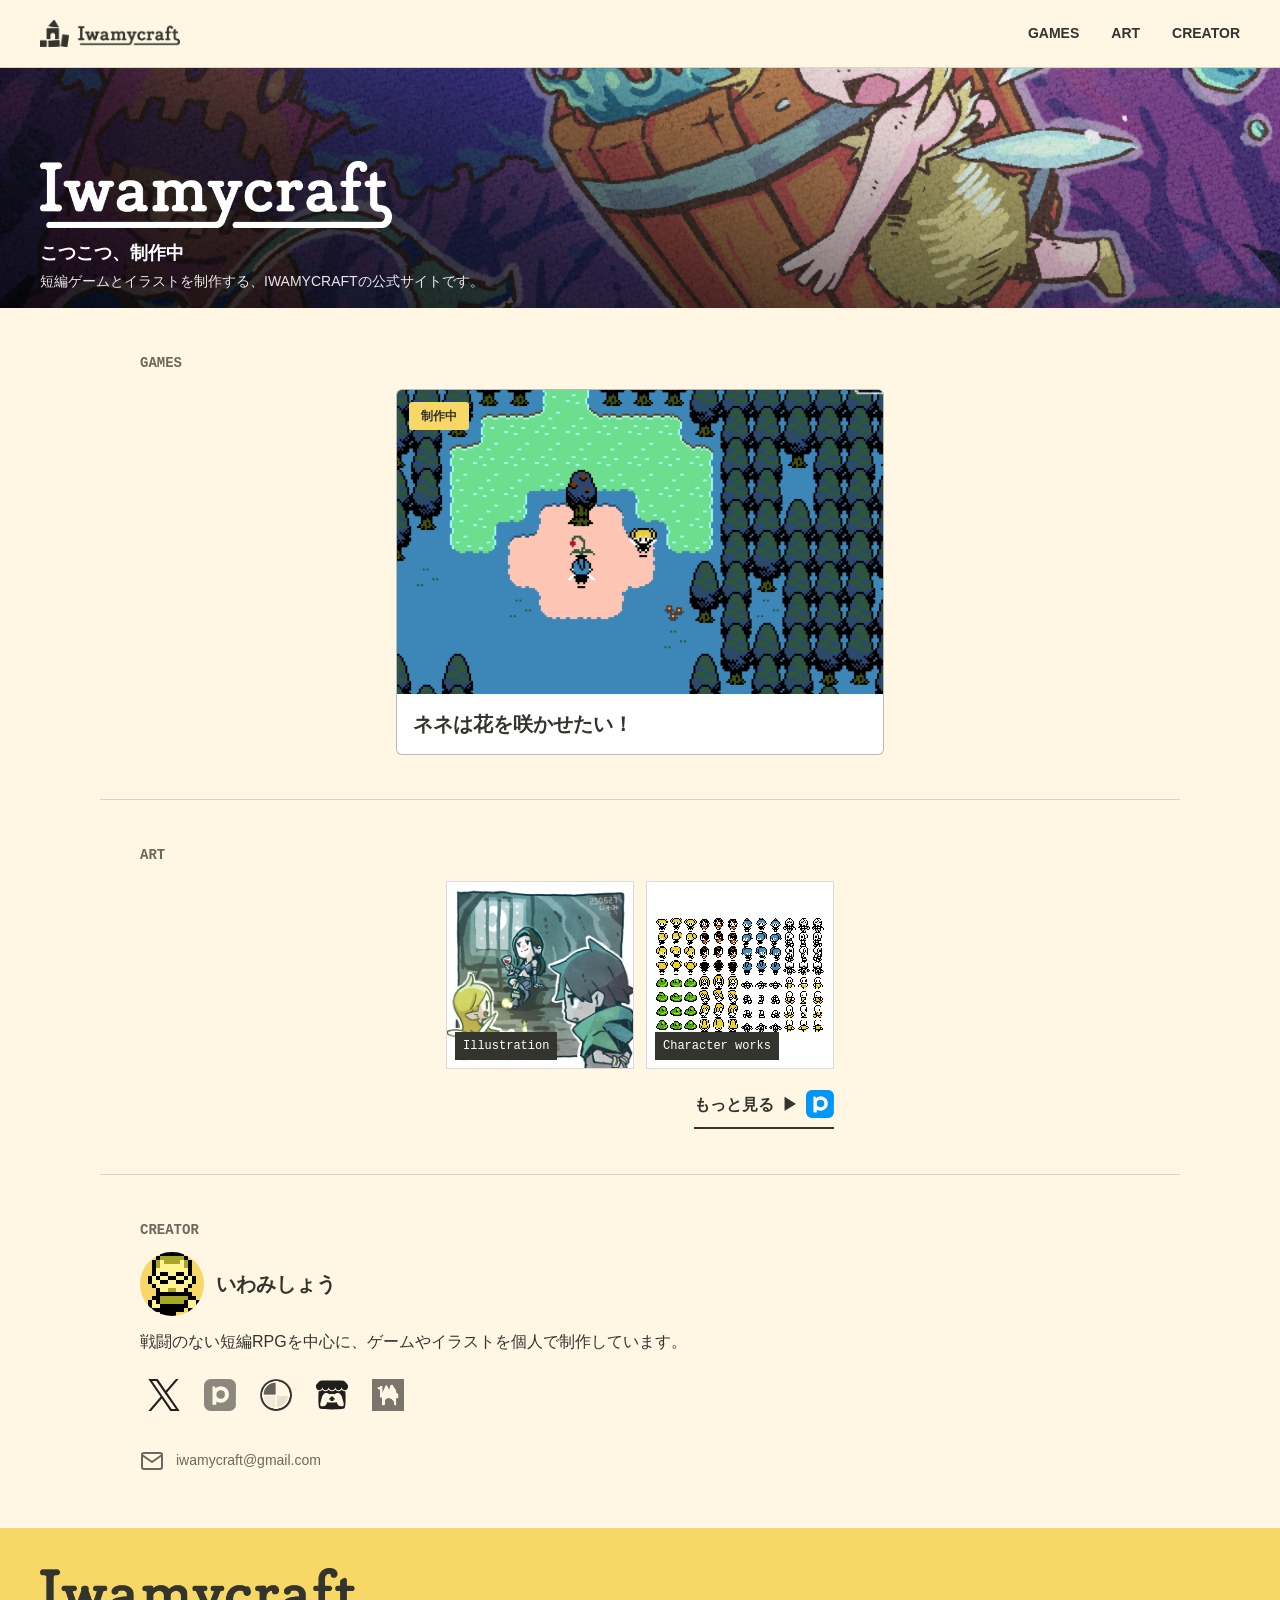
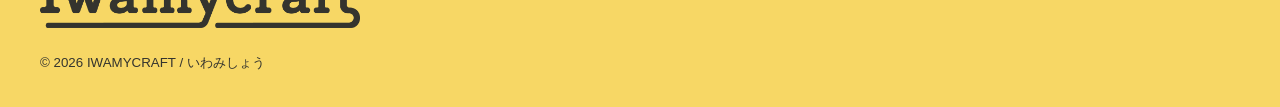
==== commit ef25ecaa: "Center sparse games and art layouts" ====
--- a/index.html
+++ b/index.html
@@ -19,7 +19,7 @@
     <link rel="icon" href="assets/favicon-32.png" type="image/png" sizes="32x32">
     <link rel="apple-touch-icon" href="assets/apple-touch-icon.png">
     <link rel="stylesheet" href="tokens.css?v=20260930-7">
-    <link rel="stylesheet" href="styles.css?v=20260930-8">
+    <link rel="stylesheet" href="styles.css?v=20261011-1">
     <script defer src="games-data.js?v=20260930-7"></script>
     <script defer src="site.js?v=20260930-7"></script>
   </head>
@@ -76,19 +76,21 @@
         <header class="section-heading compact-heading">
           <h2 id="art-title">ART</h2>
         </header>
-        <div class="art-layout">
-          <button class="illustration-thumb art-feature" type="button" data-gallery-index="0" data-full-src="assets/iwamycraft-character-illustration.jpg" aria-label="IWAMYCRAFTのキャラクターイラストを大きく表示">
-            <img src="assets/iwamycraft-character-illustration-thumb.jpg" width="400" height="400" loading="lazy" decoding="async" alt="IWAMYCRAFTのキャラクターイラスト">
-            <span class="illustration-caption">Illustration</span>
-          </button>
-          <button class="illustration-thumb art-detail" type="button" data-gallery-index="1" data-full-src="assets/nene-flower-quest-character-sprites.png" aria-label="ネネは花を咲かせたい！のキャラクタースプライトを大きく表示">
-            <img src="assets/nene-flower-quest-character-sprites.png" width="768" height="512" loading="lazy" decoding="async" alt="ネネは花を咲かせたい！のキャラクタースプライト">
-            <span class="illustration-caption">Character works</span>
-          </button>
+        <div class="art-collection">
+          <div class="art-layout">
+            <button class="illustration-thumb art-feature" type="button" data-gallery-index="0" data-full-src="assets/iwamycraft-character-illustration.jpg" aria-label="IWAMYCRAFTのキャラクターイラストを大きく表示">
+              <img src="assets/iwamycraft-character-illustration-thumb.jpg" width="400" height="400" loading="lazy" decoding="async" alt="IWAMYCRAFTのキャラクターイラスト">
+              <span class="illustration-caption">Illustration</span>
+            </button>
+            <button class="illustration-thumb art-detail" type="button" data-gallery-index="1" data-full-src="assets/nene-flower-quest-character-sprites.png" aria-label="ネネは花を咲かせたい！のキャラクタースプライトを大きく表示">
+              <img src="assets/nene-flower-quest-character-sprites.png" width="768" height="512" loading="lazy" decoding="async" alt="ネネは花を咲かせたい！のキャラクタースプライト">
+              <span class="illustration-caption">Character works</span>
+            </button>
+          </div>
+          <a class="illustration-more" href="https://www.pixiv.net/users/88117464" target="_blank" rel="noopener noreferrer" aria-label="pixivでもっと見る">
+            <span>もっと見る</span><span aria-hidden="true">▶︎</span><img src="assets/social/pixiv.svg" width="28" height="28" alt="">
+          </a>
         </div>
-        <a class="illustration-more" href="https://www.pixiv.net/users/88117464" target="_blank" rel="noopener noreferrer" aria-label="pixivでもっと見る">
-          <span>もっと見る</span><span aria-hidden="true">▶︎</span><img src="assets/social/pixiv.svg" width="28" height="28" alt="">
-        </a>
       </section>
 
       <dialog class="lightbox" id="illustration-lightbox" aria-labelledby="lightbox-caption">
--- a/styles.css
+++ b/styles.css
@@ -111,7 +111,8 @@
 .status-label { position: absolute; inset-block-start: var(--space-3); inset-inline-start: var(--space-3); z-index: 1; display: inline-block; padding: var(--space-1) var(--space-3); color: var(--color-accent-ink); background: var(--color-accent); border-radius: var(--radius-sm); font-size: var(--text-xs); font-weight: 800; }
 .game-card-copy h3 { font-size: var(--text-work-card-title); line-height: 1.4; }
 
-.art-layout { display: grid; grid-template-columns: repeat(5, minmax(0, 1fr)); gap: var(--space-3); }
+.art-collection { width: fit-content; max-width: 100%; margin-inline: auto; }
+.art-layout { display: grid; grid-auto-flow: column; grid-auto-columns: clamp(8.75rem, 16vw, 11.75rem); gap: var(--space-3); }
 .illustration-thumb { position: relative; min-width: 0; padding: 0; overflow: clip; color: inherit; background: var(--color-surface); border: var(--rule-thin) solid var(--color-line); font: inherit; text-align: start; cursor: zoom-in; }
 .illustration-thumb img { width: 100%; height: 100%; object-fit: cover; transition: transform var(--dur-normal) var(--ease-out); }
 .illustration-caption { position: absolute; inset: auto var(--space-2) var(--space-2); width: fit-content; max-width: calc(100% - var(--space-4)); padding: var(--space-1) var(--space-2); color: var(--color-surface); background: var(--color-ink); font-family: var(--font-mono); font-size: var(--text-xs); overflow: hidden; text-overflow: ellipsis; white-space: nowrap; }
@@ -248,6 +249,7 @@
 
 @media (min-width: 40rem) {
   .games-grid { grid-template-columns: repeat(2, minmax(0, 1fr)); }
+  .games-grid:has(> :only-child) { grid-template-columns: minmax(0, calc((100% - var(--space-6)) / 2)); justify-content: center; }
   .summary-grid, .character-panel { grid-template-columns: minmax(0, 1.2fr) minmax(16rem, 0.8fr); }
   .screen-grid { grid-template-columns: repeat(2, minmax(0, 1fr)); }
   .not-found { grid-template-columns: minmax(0, 1.2fr) minmax(12rem, 0.8fr); }
@@ -258,6 +260,9 @@
   .hero-copy { padding-block: var(--space-3); }
   .hero-copy h1 { width: min(20rem, 60vw); }
   .hero-tagline { margin-block-start: var(--space-2); }
+  .art-collection { width: 100%; }
+  .art-layout { display: flex; flex-wrap: wrap; justify-content: center; }
+  .art-layout > .illustration-thumb { flex: 0 0 11.75rem; }
 }
 
 @media (max-width: 47.99rem) {
@@ -268,7 +273,8 @@
   .site-nav a { min-height: 2.25rem; font-size: var(--text-xs); }
   .hero { height: clamp(10rem, 50vw, 13rem); }
   .hero-media img { object-position: 60% 45%; }
-  .art-layout { grid-template-columns: repeat(3, minmax(0, 1fr)); }
+  .art-layout { justify-content: flex-start; }
+  .art-layout > .illustration-thumb { flex-basis: calc((100% - var(--space-6)) / 3); }
   .about-mark { width: 3.5rem; }
   .lightbox { width: min(calc(100% - var(--space-4)), 64rem); }
   .lightbox-shell { height: min(82svh, 36rem); padding: var(--space-10) var(--space-10) var(--space-3); }
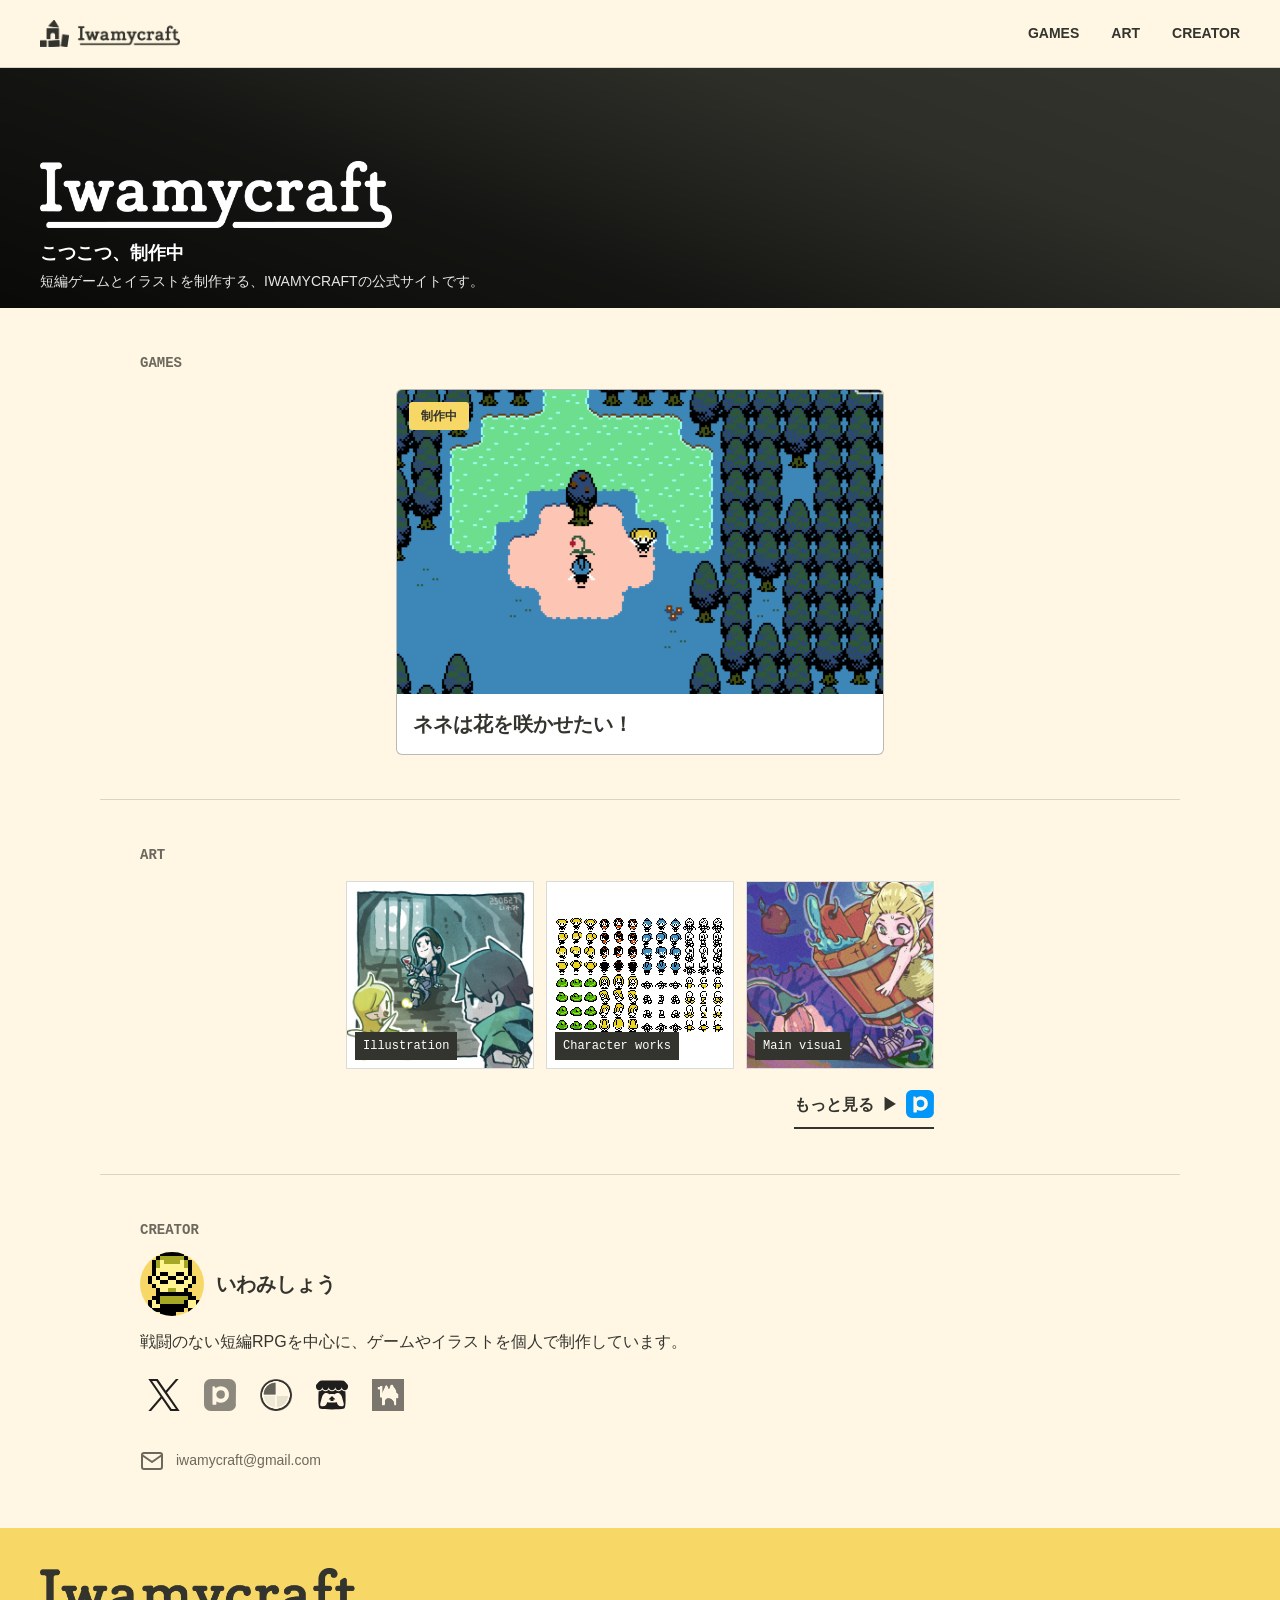
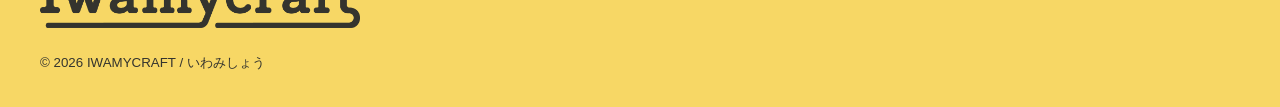
==== commit 1066a8b9: "Add hero artwork to gallery and refine metadata" ====
--- a/index.html
+++ b/index.html
@@ -3,7 +3,7 @@
   <head>
     <meta charset="utf-8">
     <meta name="viewport" content="width=device-width, initial-scale=1, viewport-fit=cover">
-    <meta name="description" content="IWAMYCRAFTは、いわみしょうが個人でゲームやイラストを制作する活動名です。戦闘のない短編RPGを中心に制作しています。">
+    <meta name="description" content="IWAMYCRAFT（イワミクラフト）は、いわみしょうが個人でゲームやイラストを制作する活動名です。戦闘のない短編RPGを中心に制作しています。">
     <meta property="og:type" content="website">
     <meta property="og:title" content="IWAMYCRAFT | こつこつ、制作中">
     <meta property="og:description" content="戦闘のない短編RPGを中心に、ゲームやイラストを個人で制作しています。">
@@ -13,7 +13,7 @@
     <meta name="twitter:card" content="summary_large_image">
     <meta name="twitter:image" content="https://www.iwamycraft.com/assets/ogp-logo-base.png">
     <meta name="twitter:image:alt" content="IWAMYCRAFTのロゴ">
-    <title>IWAMYCRAFT | こつこつ、制作中</title>
+    <title>IWAMYCRAFT</title>
     <link rel="canonical" href="https://www.iwamycraft.com/">
     <link rel="icon" href="assets/favicon.ico" sizes="any">
     <link rel="icon" href="assets/favicon-32.png" type="image/png" sizes="32x32">
@@ -86,6 +86,10 @@
               <img src="assets/nene-flower-quest-character-sprites.png" width="768" height="512" loading="lazy" decoding="async" alt="ネネは花を咲かせたい！のキャラクタースプライト">
               <span class="illustration-caption">Character works</span>
             </button>
+            <button class="illustration-thumb art-feature" type="button" data-gallery-index="2" data-full-src="assets/hero-main.jpg" aria-label="IWAMYCRAFTのメインビジュアル原画を大きく表示">
+              <img src="assets/hero-main-thumb.jpg" width="400" height="400" loading="lazy" decoding="async" alt="IWAMYCRAFTのメインビジュアル原画">
+              <span class="illustration-caption">Main visual</span>
+            </button>
           </div>
           <a class="illustration-more" href="https://www.pixiv.net/users/88117464" target="_blank" rel="noopener noreferrer" aria-label="pixivでもっと見る">
             <span>もっと見る</span><span aria-hidden="true">▶︎</span><img src="assets/social/pixiv.svg" width="28" height="28" alt="">
